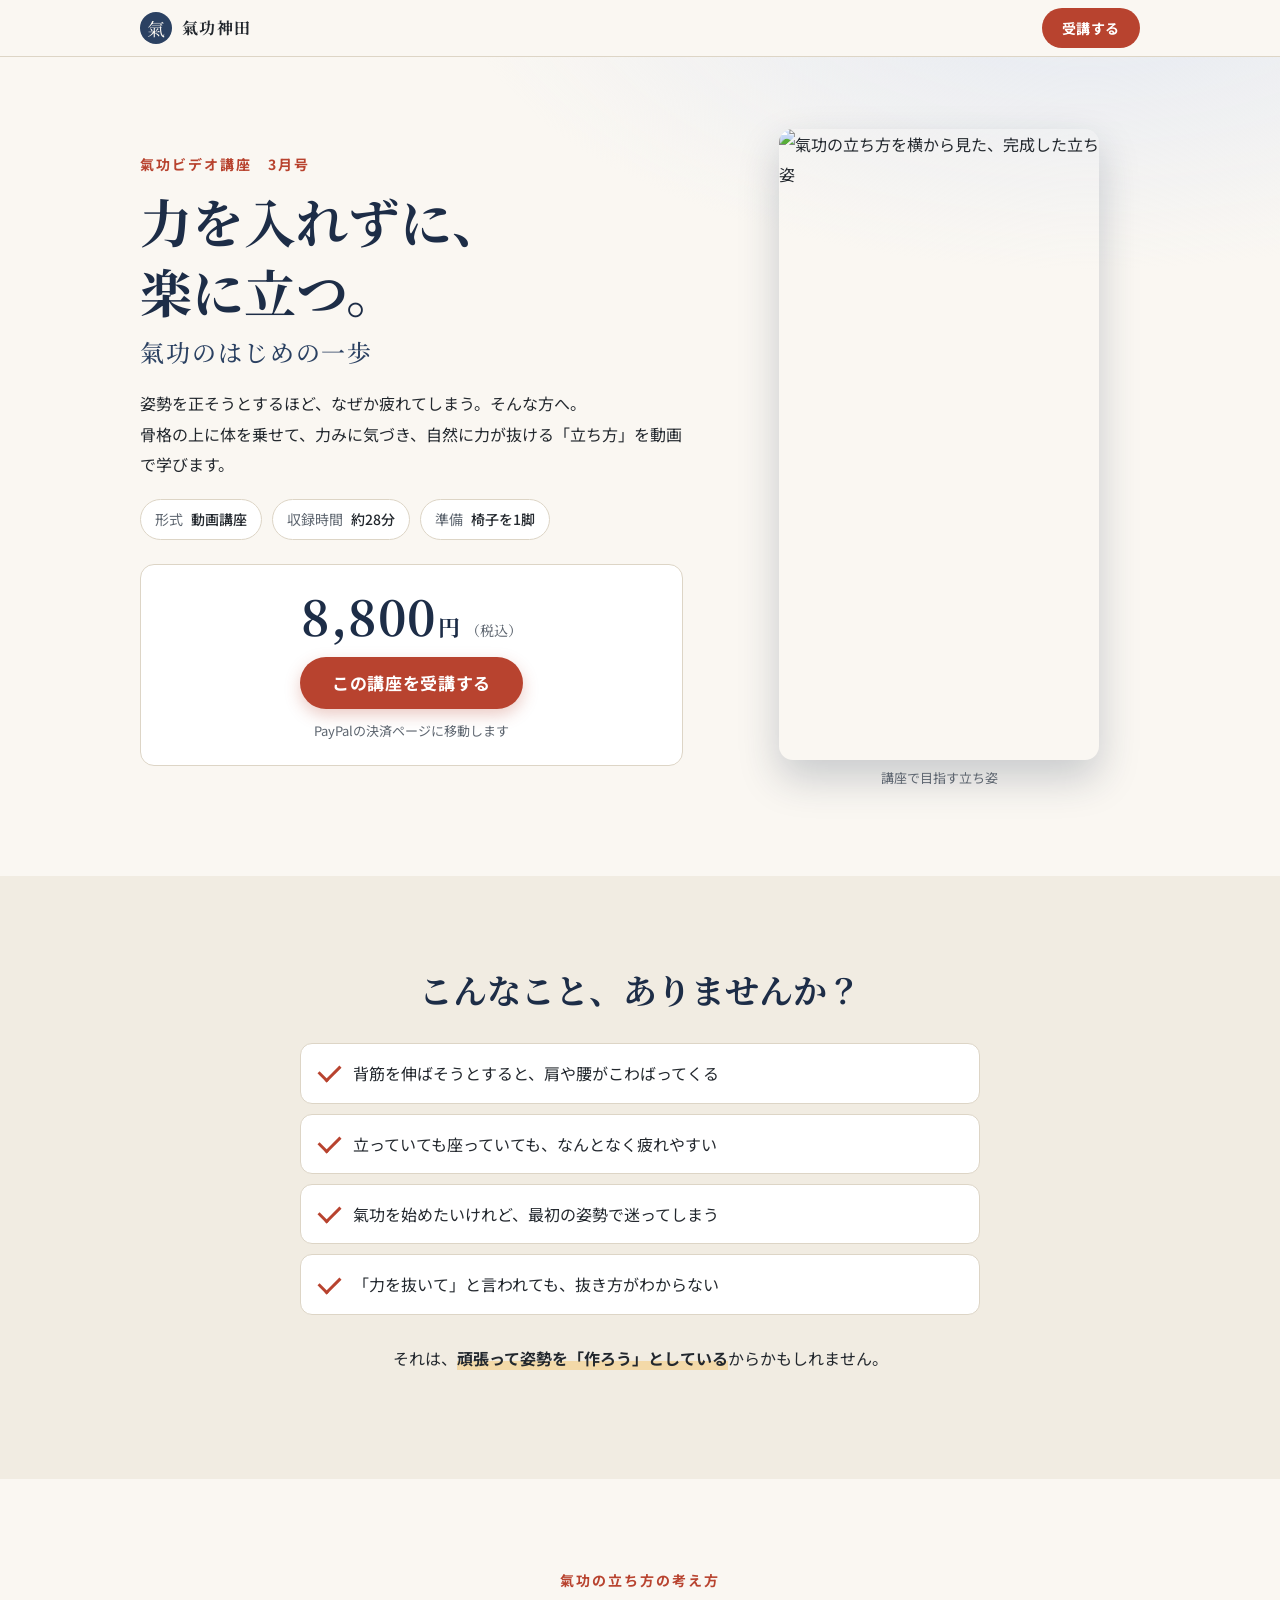
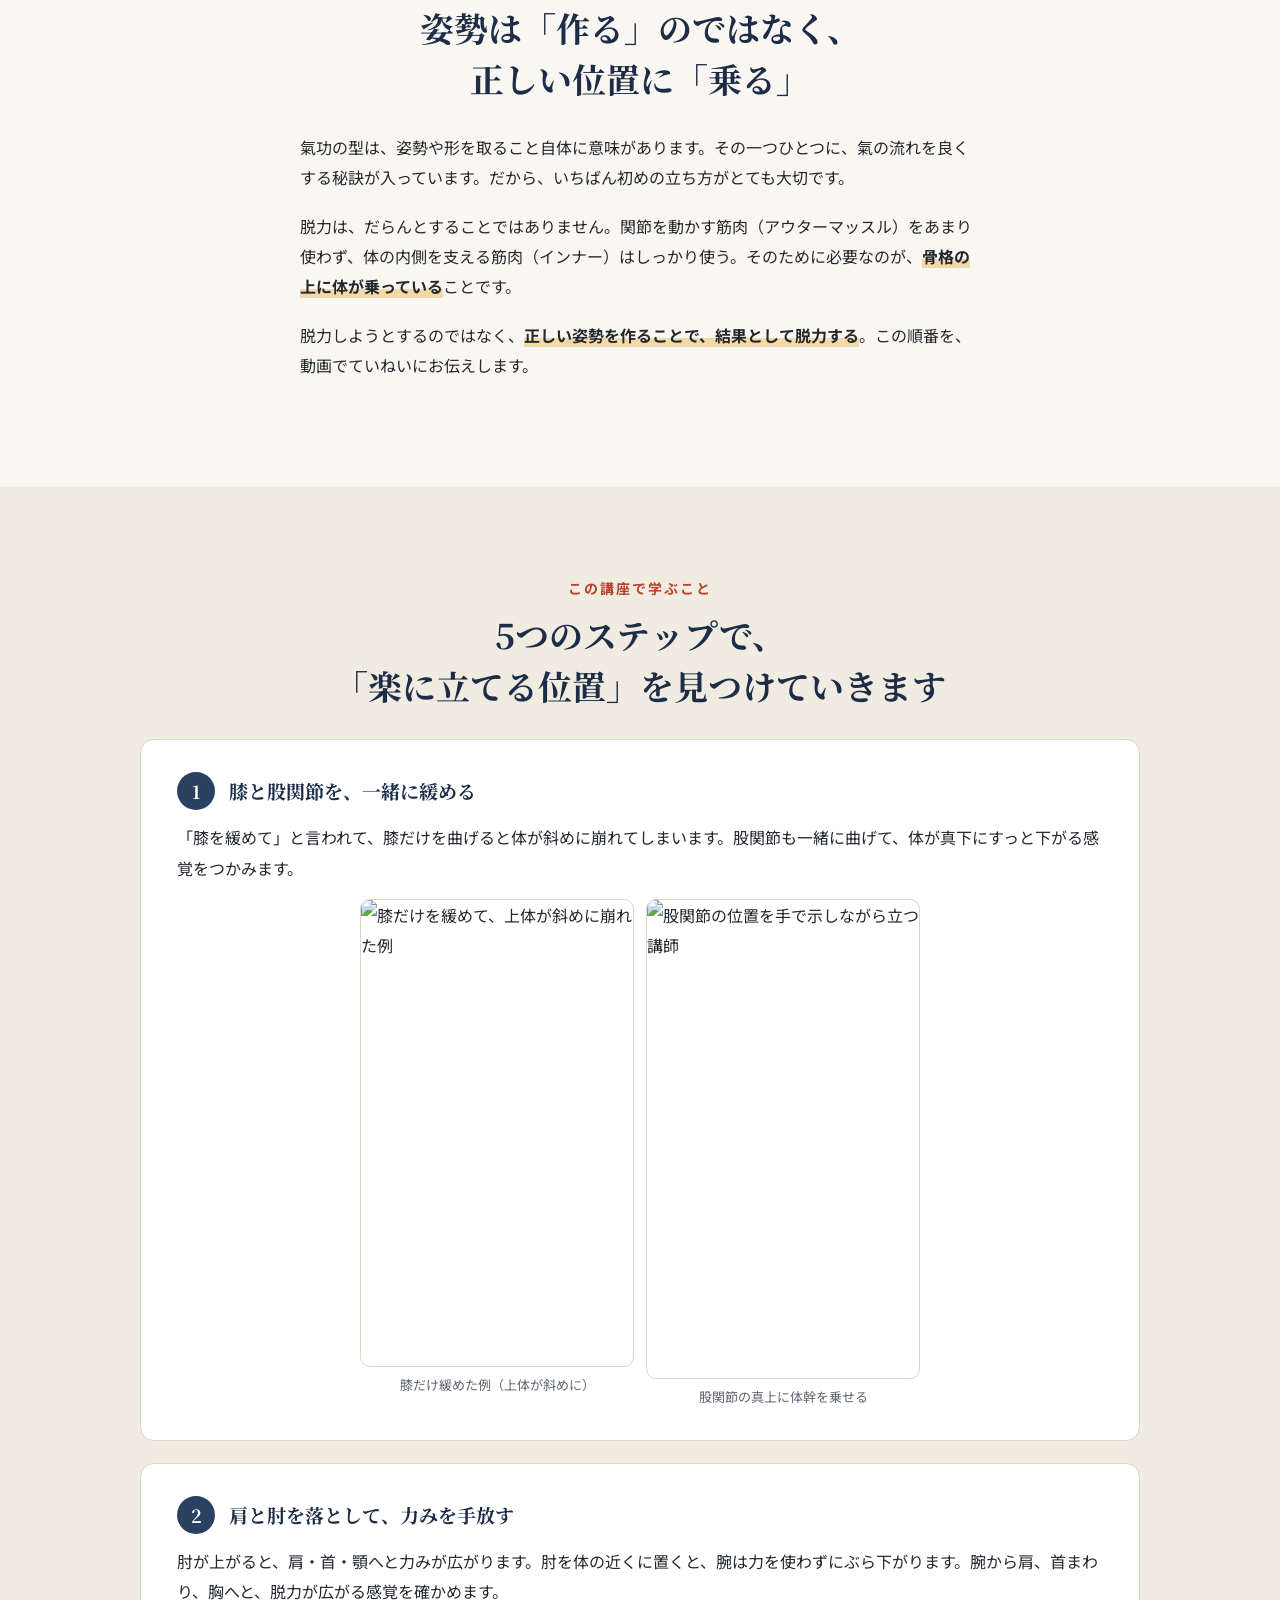
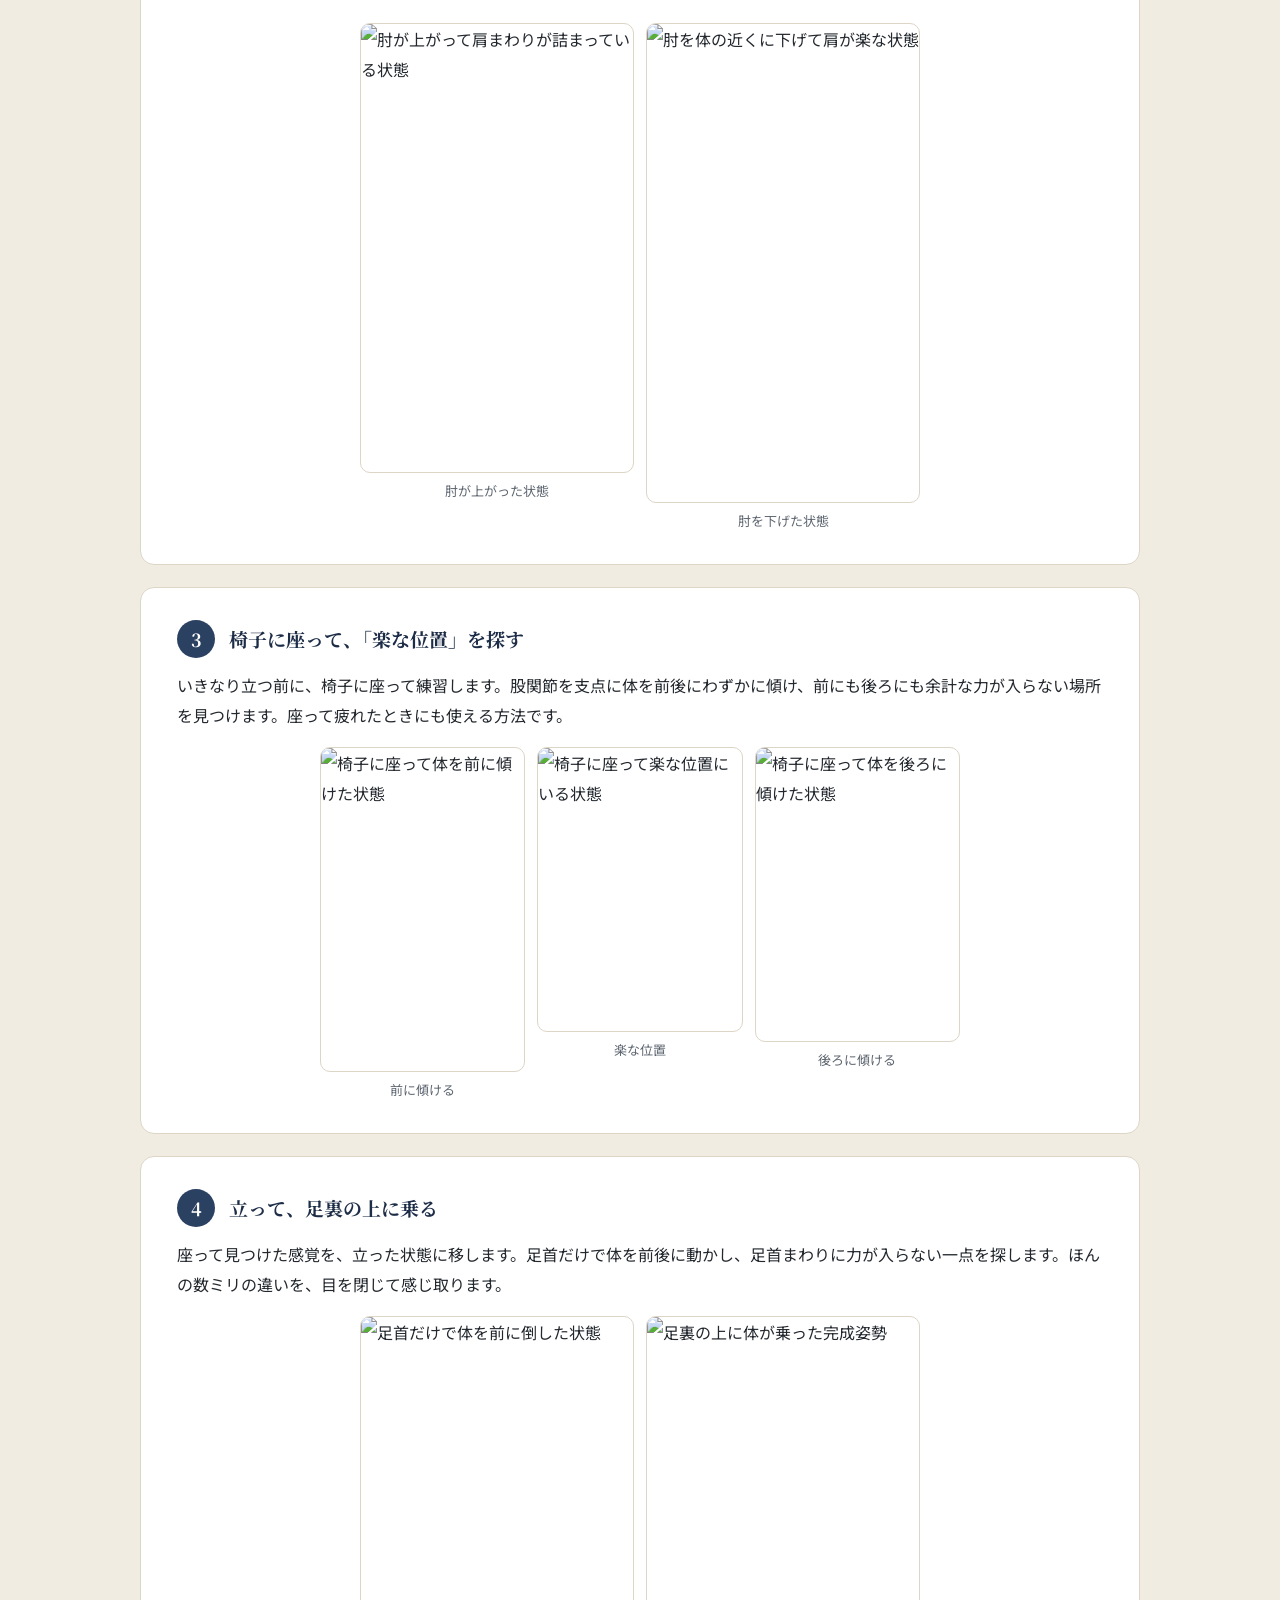
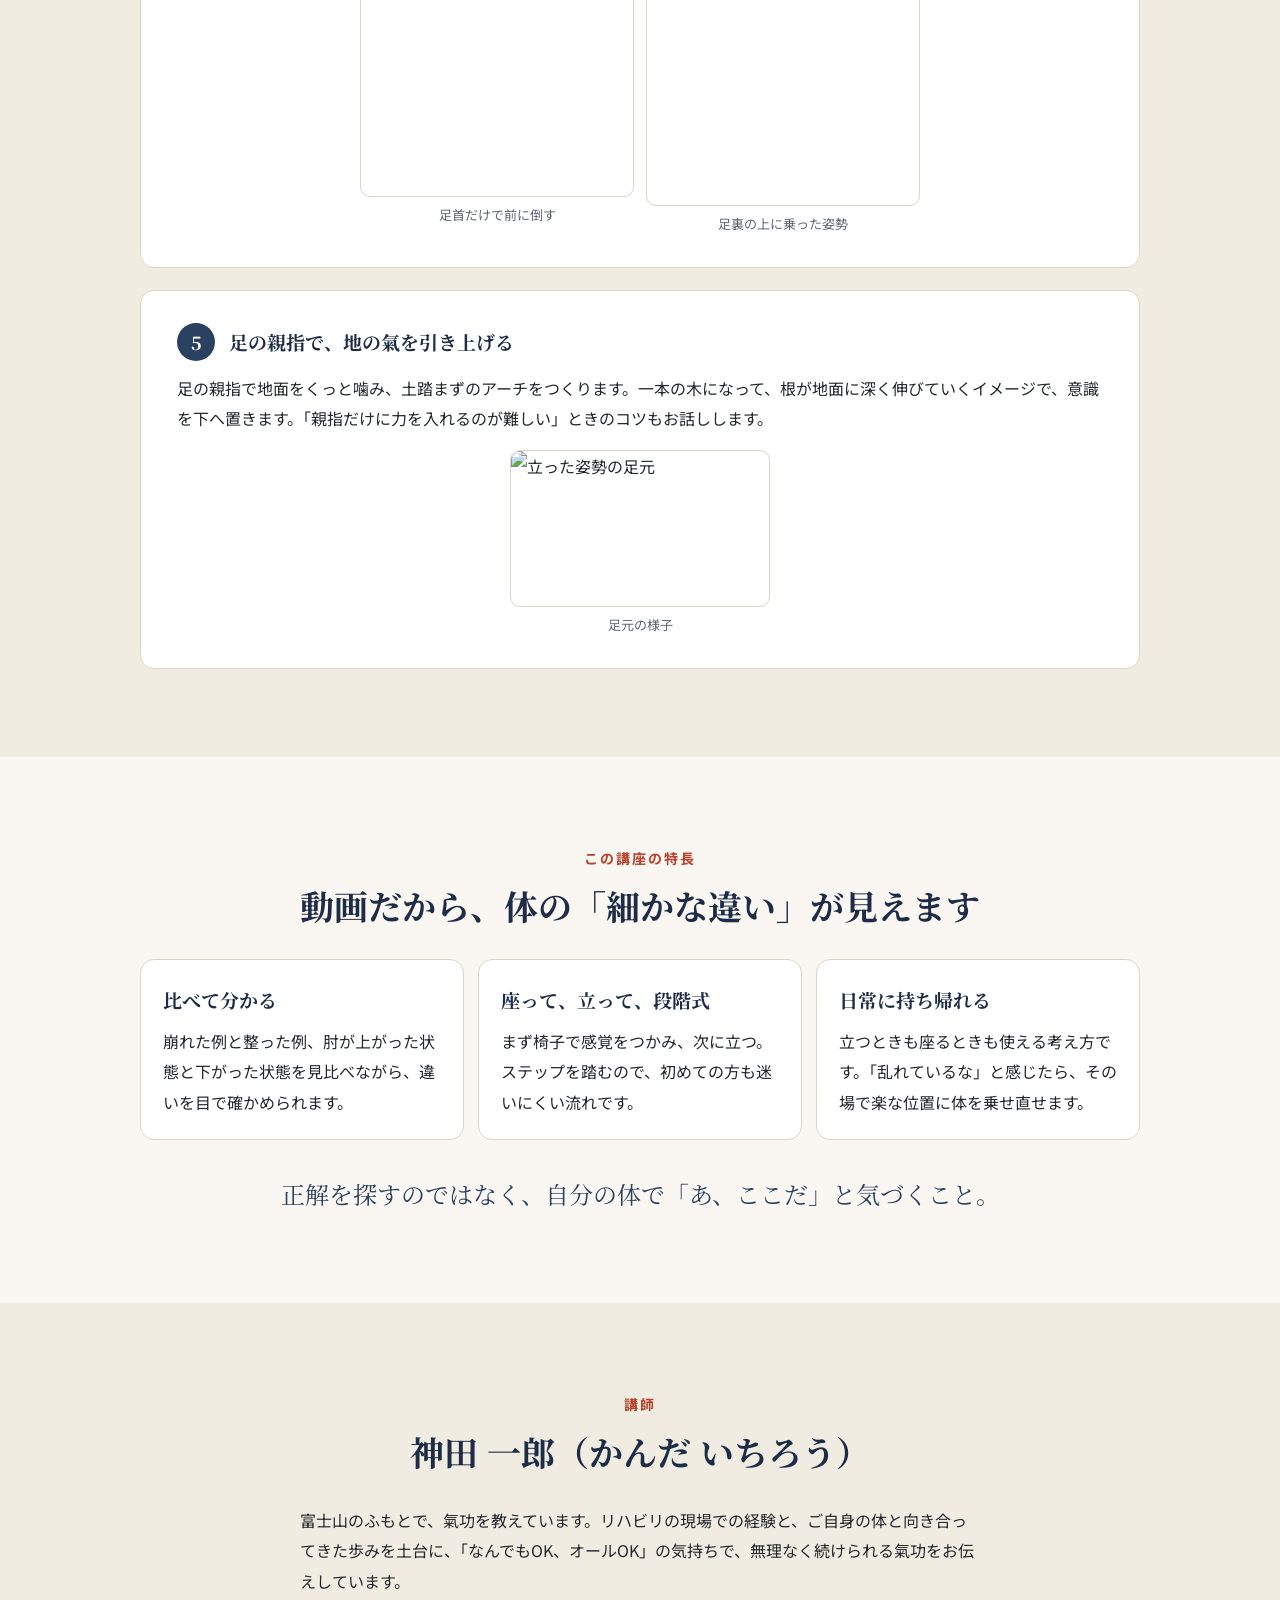
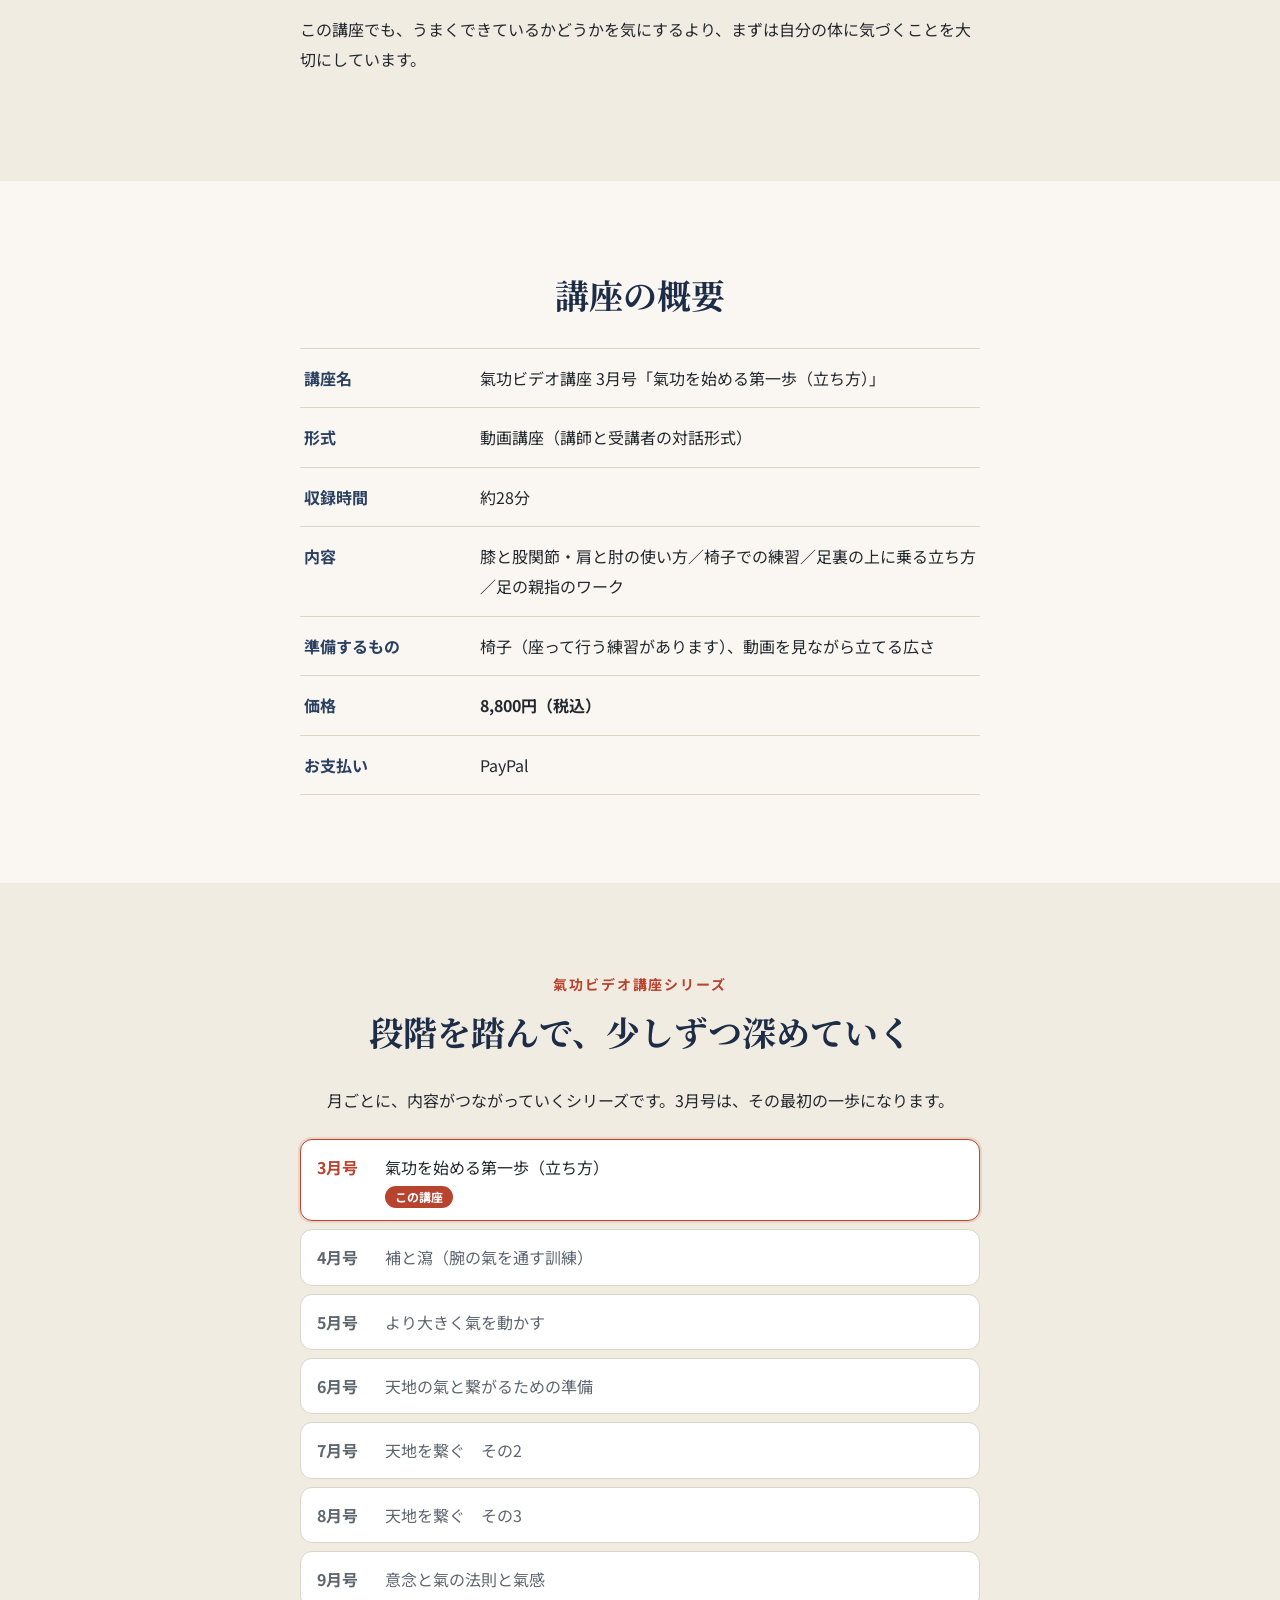
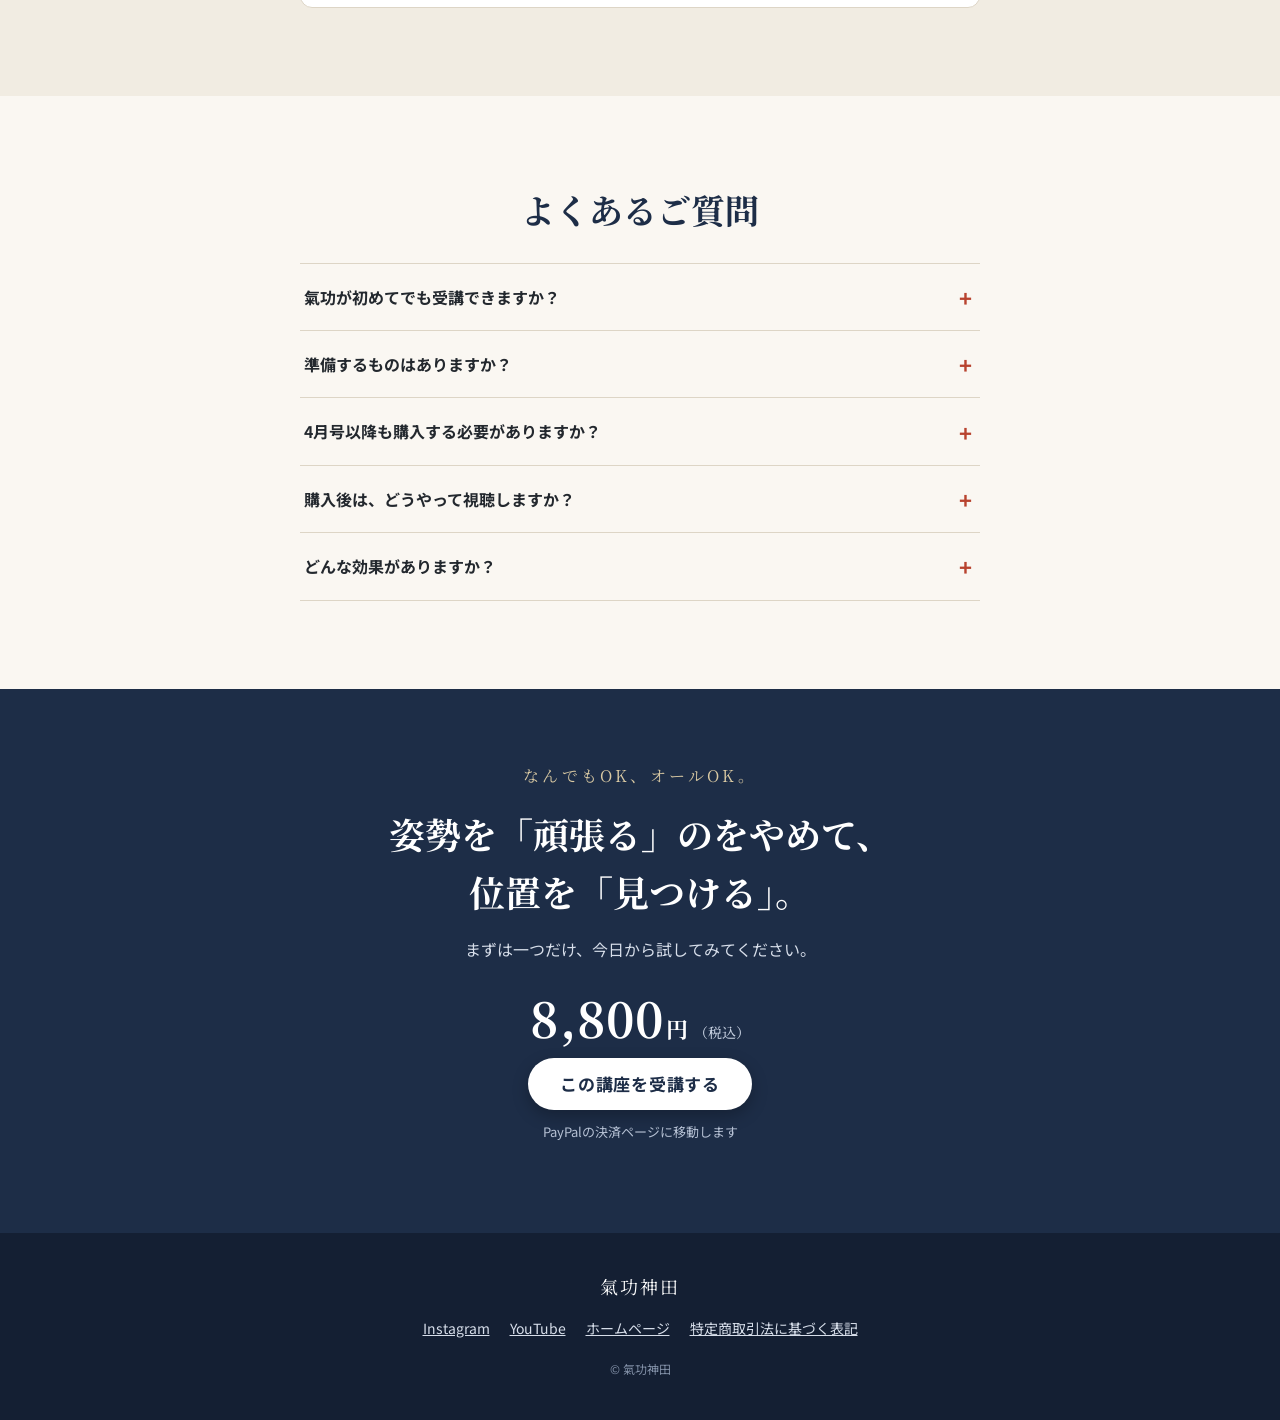
==== index.html @ f4d19389 "Add files via upload" ====
<!doctype html>
<html lang="ja">
<head>
<meta charset="utf-8">
<meta name="viewport" content="width=device-width, initial-scale=1">
<meta name="robots" content="noindex"><!-- テスト公開用。本公開するときはこの行を削除 -->
<title>氣功ビデオ講座 3月号「立ち方」｜氣功神田</title>
<meta name="description" content="姿勢を正そうとするほど疲れてしまう方へ。力を入れずに楽に立つ、氣功のはじめの一歩を動画で学ぶ講座です。約28分・8,800円（税込）。">
<meta property="og:type" content="website">
<meta property="og:title" content="氣功ビデオ講座 3月号「立ち方」｜氣功神田">
<meta property="og:description" content="力を入れずに、楽に立つ。氣功のはじめの一歩を動画で学ぶ講座。8,800円（税込）。">
<link rel="icon" href="data:image/svg+xml,%3Csvg xmlns='http://www.w3.org/2000/svg' viewBox='0 0 100 100'%3E%3Ccircle cx='50' cy='50' r='46' fill='%232b4162'/%3E%3Ctext x='50' y='66' font-size='52' text-anchor='middle' fill='%23faf7f2' font-family='serif'%3E氣%3C/text%3E%3C/svg%3E">
<link rel="preconnect" href="https://fonts.googleapis.com">
<link rel="preconnect" href="https://fonts.gstatic.com" crossorigin>
<link href="https://fonts.googleapis.com/css2?family=Noto+Sans+JP:wght@400;500;700&family=Noto+Serif+JP:wght@500;700&display=swap" rel="stylesheet">
<link rel="stylesheet" href="style.css">
</head>
<body>

<!--
  【差し替え箇所】
  ・購入リンク（PayPal）: https://www.paypal.com/ncp/payment/3G4N5GA3SAFKY （ページ内4か所。変更する場合は検索して置換）
  ・フッターの Instagram / YouTube / ホームページのリンク（href="#" の3か所）
  ・tokushoho.html（特定商取引法に基づく表記）の【要入力】欄
-->

<header class="site-header">
  <div class="wrap header-inner">
    <a class="brand" href="#top" aria-label="氣功神田 トップへ">
      <span class="brand-mark" aria-hidden="true">氣</span>
      <span class="brand-name">氣功神田</span>
    </a>
    <a class="btn btn-small" href="https://www.paypal.com/ncp/payment/3G4N5GA3SAFKY" target="_blank" rel="noopener">受講する</a>
  </div>
</header>

<main id="top">

  <!-- HERO -->
  <section class="hero">
    <div class="wrap hero-inner">
      <div class="hero-copy">
        <p class="eyebrow">氣功ビデオ講座　3月号</p>
        <h1>力を入れずに、<br>楽に立つ。<span class="h1-sub">氣功のはじめの一歩</span></h1>
        <p class="lead">姿勢を正そうとするほど、なぜか疲れてしまう。そんな方へ。<br>骨格の上に体を乗せて、力みに気づき、自然に力が抜ける「立ち方」を動画で学びます。</p>
        <ul class="hero-facts" aria-label="講座の概要">
          <li><span>形式</span>動画講座</li>
          <li><span>収録時間</span>約28分</li>
          <li><span>準備</span>椅子を1脚</li>
        </ul>
        <div class="price-box">
          <p class="price"><span class="price-num">8,800</span><span class="price-unit">円</span><span class="price-tax">（税込）</span></p>
          <a class="btn" href="https://www.paypal.com/ncp/payment/3G4N5GA3SAFKY" target="_blank" rel="noopener">この講座を受講する</a>
          <p class="note-small">PayPalの決済ページに移動します</p>
        </div>
      </div>
      <figure class="hero-fig">
        <img src="assets/shot_1.jpg" width="337" height="664" alt="氣功の立ち方を横から見た、完成した立ち姿">
        <figcaption>講座で目指す立ち姿</figcaption>
      </figure>
    </div>
  </section>

  <!-- 共感 -->
  <section class="section section-tint">
    <div class="wrap narrow">
      <h2 class="h2">こんなこと、ありませんか？</h2>
      <ul class="check-list">
        <li>背筋を伸ばそうとすると、肩や腰がこわばってくる</li>
        <li>立っていても座っていても、なんとなく疲れやすい</li>
        <li>氣功を始めたいけれど、最初の姿勢で迷ってしまう</li>
        <li>「力を抜いて」と言われても、抜き方がわからない</li>
      </ul>
      <p class="body center">それは、<strong>頑張って姿勢を「作ろう」としている</strong>からかもしれません。</p>
    </div>
  </section>

  <!-- 考え方 -->
  <section class="section">
    <div class="wrap narrow">
      <p class="eyebrow center">氣功の立ち方の考え方</p>
      <h2 class="h2">姿勢は「作る」のではなく、<br>正しい位置に「乗る」</h2>
      <p class="body">氣功の型は、姿勢や形を取ること自体に意味があります。その一つひとつに、氣の流れを良くする秘訣が入っています。だから、いちばん初めの立ち方がとても大切です。</p>
      <p class="body">脱力は、だらんとすることではありません。関節を動かす筋肉（アウターマッスル）をあまり使わず、体の内側を支える筋肉（インナー）はしっかり使う。そのために必要なのが、<strong>骨格の上に体が乗っている</strong>ことです。</p>
      <p class="body">脱力しようとするのではなく、<strong>正しい姿勢を作ることで、結果として脱力する</strong>。この順番を、動画でていねいにお伝えします。</p>
    </div>
  </section>

  <!-- 学ぶこと -->
  <section class="section section-tint" id="learn">
    <div class="wrap">
      <p class="eyebrow center">この講座で学ぶこと</p>
      <h2 class="h2">5つのステップで、<br>「楽に立てる位置」を見つけていきます</h2>

      <ol class="steps">

        <li class="step">
          <div class="step-head"><span class="step-no">1</span><h3>膝と股関節を、一緒に緩める</h3></div>
          <p>「膝を緩めて」と言われて、膝だけを曲げると体が斜めに崩れてしまいます。股関節も一緒に曲げて、体が真下にすっと下がる感覚をつかみます。</p>
          <div class="pair">
            <figure><img src="assets/shot_2.jpg" width="392" height="671" alt="膝だけを緩めて、上体が斜めに崩れた例" loading="lazy"><figcaption>膝だけ緩めた例（上体が斜めに）</figcaption></figure>
            <figure><img src="assets/shot_3.jpg" width="368" height="647" alt="股関節の位置を手で示しながら立つ講師" loading="lazy"><figcaption>股関節の真上に体幹を乗せる</figcaption></figure>
          </div>
        </li>

        <li class="step">
          <div class="step-head"><span class="step-no">2</span><h3>肩と肘を落として、力みを手放す</h3></div>
          <p>肘が上がると、肩・首・顎へと力みが広がります。肘を体の近くに置くと、腕は力を使わずにぶら下がります。腕から肩、首まわり、胸へと、脱力が広がる感覚を確かめます。</p>
          <div class="pair">
            <figure><img src="assets/shot_4_1.jpg" width="393" height="647" alt="肘が上がって肩まわりが詰まっている状態" loading="lazy"><figcaption>肘が上がった状態</figcaption></figure>
            <figure><img src="assets/shot_4_2.jpg" width="370" height="651" alt="肘を体の近くに下げて肩が楽な状態" loading="lazy"><figcaption>肘を下げた状態</figcaption></figure>
          </div>
        </li>

        <li class="step">
          <div class="step-head"><span class="step-no">3</span><h3>椅子に座って、「楽な位置」を探す</h3></div>
          <p>いきなり立つ前に、椅子に座って練習します。股関節を支点に体を前後にわずかに傾け、前にも後ろにも余計な力が入らない場所を見つけます。座って疲れたときにも使える方法です。</p>
          <div class="trio">
            <figure><img src="assets/shot_5_1.jpg" width="349" height="555" alt="椅子に座って体を前に傾けた状態" loading="lazy"><figcaption>前に傾ける</figcaption></figure>
            <figure><img src="assets/shot_5_2.jpg" width="400" height="556" alt="椅子に座って楽な位置にいる状態" loading="lazy"><figcaption>楽な位置</figcaption></figure>
            <figure><img src="assets/shot_5_3.jpg" width="382" height="550" alt="椅子に座って体を後ろに傾けた状態" loading="lazy"><figcaption>後ろに傾ける</figcaption></figure>
          </div>
        </li>

        <li class="step">
          <div class="step-head"><span class="step-no">4</span><h3>立って、足裏の上に乗る</h3></div>
          <p>座って見つけた感覚を、立った状態に移します。足首だけで体を前後に動かし、足首まわりに力が入らない一点を探します。ほんの数ミリの違いを、目を閉じて感じ取ります。</p>
          <div class="pair">
            <figure><img src="assets/shot_7.jpg" width="368" height="649" alt="足首だけで体を前に倒した状態" loading="lazy"><figcaption>足首だけで前に倒す</figcaption></figure>
            <figure><img src="assets/shot_8.jpg" width="366" height="657" alt="足裏の上に体が乗った完成姿勢" loading="lazy"><figcaption>足裏の上に乗った姿勢</figcaption></figure>
          </div>
        </li>

        <li class="step">
          <div class="step-head"><span class="step-no">5</span><h3>足の親指で、地の氣を引き上げる</h3></div>
          <p>足の親指で地面をくっと噛み、土踏まずのアーチをつくります。一本の木になって、根が地面に深く伸びていくイメージで、意識を下へ置きます。「親指だけに力を入れるのが難しい」ときのコツもお話しします。</p>
          <div class="single">
            <figure><img src="assets/shot_9.jpg" width="318" height="192" alt="立った姿勢の足元" loading="lazy"><figcaption>足元の様子</figcaption></figure>
          </div>
        </li>

      </ol>
    </div>
  </section>

  <!-- 特徴 -->
  <section class="section">
    <div class="wrap">
      <p class="eyebrow center">この講座の特長</p>
      <h2 class="h2">動画だから、体の「細かな違い」が見えます</h2>
      <div class="cards">
        <div class="card">
          <h3>比べて分かる</h3>
          <p>崩れた例と整った例、肘が上がった状態と下がった状態を見比べながら、違いを目で確かめられます。</p>
        </div>
        <div class="card">
          <h3>座って、立って、段階式</h3>
          <p>まず椅子で感覚をつかみ、次に立つ。ステップを踏むので、初めての方も迷いにくい流れです。</p>
        </div>
        <div class="card">
          <h3>日常に持ち帰れる</h3>
          <p>立つときも座るときも使える考え方です。「乱れているな」と感じたら、その場で楽な位置に体を乗せ直せます。</p>
        </div>
      </div>
      <p class="pull">正解を探すのではなく、<br class="sp-only">自分の体で「あ、ここだ」と気づくこと。</p>
    </div>
  </section>

  <!-- 講師 -->
  <section class="section section-tint">
    <div class="wrap narrow">
      <p class="eyebrow center">講師</p>
      <h2 class="h2">神田 一郎（かんだ いちろう）</h2>
      <p class="body">富士山のふもとで、氣功を教えています。リハビリの現場での経験と、ご自身の体と向き合ってきた歩みを土台に、「なんでもOK、オールOK」の気持ちで、無理なく続けられる氣功をお伝えしています。</p>
      <p class="body">この講座でも、うまくできているかどうかを気にするより、まずは自分の体に気づくことを大切にしています。</p>
    </div>
  </section>

  <!-- 概要 -->
  <section class="section" id="overview">
    <div class="wrap narrow">
      <h2 class="h2">講座の概要</h2>
      <dl class="spec">
        <div><dt>講座名</dt><dd>氣功ビデオ講座 3月号「氣功を始める第一歩（立ち方）」</dd></div>
        <div><dt>形式</dt><dd>動画講座（講師と受講者の対話形式）</dd></div>
        <div><dt>収録時間</dt><dd>約28分</dd></div>
        <div><dt>内容</dt><dd>膝と股関節・肩と肘の使い方／椅子での練習／足裏の上に乗る立ち方／足の親指のワーク</dd></div>
        <div><dt>準備するもの</dt><dd>椅子（座って行う練習があります）、動画を見ながら立てる広さ</dd></div>
        <div><dt>価格</dt><dd><strong>8,800円（税込）</strong></dd></div>
        <div><dt>お支払い</dt><dd>PayPal</dd></div>
      </dl>
    </div>
  </section>

  <!-- シリーズ -->
  <section class="section section-tint">
    <div class="wrap narrow">
      <p class="eyebrow center">氣功ビデオ講座シリーズ</p>
      <h2 class="h2">段階を踏んで、少しずつ深めていく</h2>
      <p class="body center">月ごとに、内容がつながっていくシリーズです。3月号は、その最初の一歩になります。</p>
      <ul class="series">
        <li class="is-current"><span class="s-m">3月号</span><span class="s-t">氣功を始める第一歩（立ち方）</span><span class="s-tag">この講座</span></li>
        <li><span class="s-m">4月号</span><span class="s-t">補と瀉（腕の氣を通す訓練）</span></li>
        <li><span class="s-m">5月号</span><span class="s-t">より大きく氣を動かす</span></li>
        <li><span class="s-m">6月号</span><span class="s-t">天地の氣と繋がるための準備</span></li>
        <li><span class="s-m">7月号</span><span class="s-t">天地を繋ぐ　その2</span></li>
        <li><span class="s-m">8月号</span><span class="s-t">天地を繋ぐ　その3</span></li>
        <li><span class="s-m">9月号</span><span class="s-t">意念と氣の法則と氣感</span></li>
      </ul>
    </div>
  </section>

  <!-- FAQ -->
  <section class="section" id="faq">
    <div class="wrap narrow">
      <h2 class="h2">よくあるご質問</h2>
      <details>
        <summary>氣功が初めてでも受講できますか？</summary>
        <p>はい。3月号はシリーズの最初の講座で、氣功を始める第一歩として、立ち方の基本から順に進めます。</p>
      </details>
      <details>
        <summary>準備するものはありますか？</summary>
        <p>椅子を1脚ご用意ください。座って「楽な位置」を探す練習があります。あとは、動画を見ながら立てるスペースがあれば大丈夫です。</p>
      </details>
      <details>
        <summary>4月号以降も購入する必要がありますか？</summary>
        <p>各月号は単品でご購入いただけます。内容は段階的につながっているため、初めての方は3月号からの受講がおすすめです。</p>
      </details>
      <details>
        <summary>購入後は、どうやって視聴しますか？</summary>
        <p>お支払い完了後に、視聴方法をご案内します。</p>
      </details>
      <details>
        <summary>どんな効果がありますか？</summary>
        <p>体の感じ方には個人差があります。この講座は、体の使い方を学ぶ内容であり、医療行為や、病気の診断・治療を目的としたものではありません。体調に不安がある方は、無理をせず、医師にご相談ください。</p>
      </details>
    </div>
  </section>

  <!-- 最終CTA -->
  <section class="final">
    <div class="wrap narrow center">
      <p class="final-quote">なんでもOK、オールOK。</p>
      <h2 class="final-h">姿勢を「頑張る」のをやめて、<br>位置を「見つける」。</h2>
      <p class="final-body">まずは一つだけ、今日から試してみてください。</p>
      <p class="price price-light"><span class="price-num">8,800</span><span class="price-unit">円</span><span class="price-tax">（税込）</span></p>
      <a class="btn btn-light" href="https://www.paypal.com/ncp/payment/3G4N5GA3SAFKY" target="_blank" rel="noopener">この講座を受講する</a>
      <p class="note-small">PayPalの決済ページに移動します</p>
    </div>
  </section>

</main>

<footer class="site-footer">
  <div class="wrap">
    <p class="foot-brand">氣功神田</p>
    <ul class="foot-links">
      <!-- TODO: 実際のURLに差し替えてください -->
      <li><a href="#">Instagram</a></li>
      <li><a href="#">YouTube</a></li>
      <li><a href="#">ホームページ</a></li>
      <li><a href="tokushoho.html">特定商取引法に基づく表記</a></li>
    </ul>
    <p class="copy">© 氣功神田</p>
  </div>
</footer>

<!-- スマホ用の固定ボタン -->
<div class="sticky-cta" id="stickyCta" aria-hidden="true">
  <a class="btn" href="https://www.paypal.com/ncp/payment/3G4N5GA3SAFKY" target="_blank" rel="noopener" tabindex="-1">8,800円（税込）で受講する</a>
</div>

<script src="script.js"></script>
</body>
</html>
---- style.css ----
:root{
  --bg:#faf7f2;
  --tint:#f1ece2;
  --ink:#23282e;
  --muted:#5e6670;
  --indigo:#2b4162;
  --indigo-deep:#1d2d47;
  --accent:#b8432f;
  --accent-dark:#9a3524;
  --line:#ddd5c6;
  --radius:14px;
  --serif:"Noto Serif JP","Hiragino Mincho ProN","Yu Mincho",serif;
  --sans:"Noto Sans JP","Hiragino Sans","Yu Gothic",Meiryo,sans-serif;
}
*{box-sizing:border-box}
html{scroll-behavior:smooth}
body{margin:0;background:var(--bg);color:var(--ink);font-family:var(--sans);font-size:16px;line-height:1.9;-webkit-text-size-adjust:100%}
img{max-width:100%;height:auto;display:block}
a{color:inherit}
.wrap{width:100%;max-width:1040px;margin:0 auto;padding:0 20px}
.narrow{max-width:720px}
.center{text-align:center}
.sp-only{display:inline}

/* header */
.site-header{position:sticky;top:0;z-index:20;background:rgba(250,247,242,.94);backdrop-filter:blur(6px);border-bottom:1px solid var(--line)}
.header-inner{display:flex;align-items:center;justify-content:space-between;height:56px}
.brand{display:flex;align-items:center;gap:10px;text-decoration:none}
.brand-mark{display:grid;place-items:center;width:32px;height:32px;border-radius:50%;background:var(--indigo);color:var(--bg);font-family:var(--serif);font-size:18px;line-height:1}
.brand-name{font-family:var(--serif);font-weight:700;letter-spacing:.08em}

/* buttons */
.btn{display:inline-flex;align-items:center;justify-content:center;min-height:52px;padding:0 32px;border-radius:999px;background:var(--accent);color:#fff;font-weight:700;font-size:17px;text-decoration:none;letter-spacing:.04em;box-shadow:0 6px 16px rgba(184,67,47,.28);transition:background .2s,transform .2s}
.btn:hover{background:var(--accent-dark);transform:translateY(-1px)}
.btn:focus-visible,summary:focus-visible,a:focus-visible{outline:3px solid #e6a92e;outline-offset:3px}
.btn-small{min-height:40px;padding:0 20px;font-size:14px;box-shadow:none}
.btn-light{background:#fff;color:var(--indigo-deep);box-shadow:0 6px 16px rgba(0,0,0,.25)}
.btn-light:hover{background:#f4efe6}

/* hero */
.hero{padding:40px 0 56px;background:
  radial-gradient(900px 420px at 85% -10%,#e4e9f2 0%,rgba(228,233,242,0) 70%),var(--bg)}
.hero-inner{display:grid;gap:32px}
.eyebrow{margin:0 0 8px;color:var(--accent);font-weight:700;font-size:14px;letter-spacing:.14em}
.eyebrow.center{text-align:center}
h1{margin:0 0 20px;font-family:var(--serif);font-weight:700;font-size:clamp(32px,8vw,52px);line-height:1.35;color:var(--indigo-deep)}
.h1-sub{display:block;margin-top:10px;font-size:clamp(17px,4.4vw,24px);font-weight:500;color:var(--indigo);letter-spacing:.08em}
.lead{margin:0 0 20px;font-size:16px}
.hero-facts{display:flex;flex-wrap:wrap;gap:8px 10px;margin:0 0 24px;padding:0;list-style:none}
.hero-facts li{padding:6px 14px;border:1px solid var(--line);border-radius:999px;background:#fff;font-size:14px;font-weight:500}
.hero-facts span{margin-right:8px;color:var(--muted);font-weight:400}
.price-box{padding:22px;border:1px solid var(--line);border-radius:var(--radius);background:#fff;text-align:center}
.price{margin:0 0 12px;font-family:var(--serif);color:var(--indigo-deep);line-height:1.2}
.price-num{font-size:48px;font-weight:700;letter-spacing:.02em}
.price-unit{font-size:22px;font-weight:700;margin-left:2px}
.price-tax{font-size:14px;font-weight:500;margin-left:6px;color:var(--muted)}
.note-small{margin:10px 0 0;font-size:13px;color:var(--muted)}
.hero-fig{margin:0;justify-self:center;width:min(70%,300px)}
.hero-fig img{border-radius:var(--radius);box-shadow:0 18px 40px rgba(29,45,71,.22)}
figcaption{margin-top:8px;font-size:13px;color:var(--muted);text-align:center;line-height:1.6}

/* sections */
.section{padding:64px 0}
.section-tint{background:var(--tint)}
.h2{margin:0 0 28px;font-family:var(--serif);font-weight:700;font-size:clamp(24px,6vw,34px);line-height:1.5;color:var(--indigo-deep);text-align:center}
.body{margin:0 0 18px}
.body strong,.check-list+.body strong{background:linear-gradient(transparent 62%,#f3d9a8 62%);font-weight:700}
.check-list{margin:0 0 28px;padding:0;list-style:none;display:grid;gap:10px}
.check-list li{position:relative;padding:14px 16px 14px 52px;background:#fff;border:1px solid var(--line);border-radius:12px}
.check-list li::before{content:"";position:absolute;left:18px;top:50%;width:18px;height:10px;margin-top:-9px;border-left:3px solid var(--accent);border-bottom:3px solid var(--accent);transform:rotate(-45deg)}

/* steps */
.steps{margin:0;padding:0;list-style:none;display:grid;gap:22px}
.step{padding:24px 20px;background:#fff;border:1px solid var(--line);border-radius:var(--radius)}
.step-head{display:flex;align-items:center;gap:14px;margin-bottom:10px}
.step-no{flex:none;display:grid;place-items:center;width:38px;height:38px;border-radius:50%;background:var(--indigo);color:#fff;font-family:var(--serif);font-weight:700;font-size:18px}
.step h3{margin:0;font-family:var(--serif);font-size:19px;line-height:1.5;color:var(--indigo-deep)}
.step p{margin:0 0 16px}
.pair,.trio{display:grid;gap:12px;align-items:start}
.pair{grid-template-columns:repeat(2,1fr)}
.trio{grid-template-columns:repeat(3,1fr)}
.pair figure,.trio figure,.single figure{margin:0}
.pair img,.trio img,.single img{width:100%;border-radius:10px;border:1px solid var(--line)}
.single{display:grid;place-items:center}
.single figure{width:min(60%,260px)}

/* cards */
.cards{display:grid;gap:14px;margin-bottom:32px}
.card{padding:22px;background:#fff;border:1px solid var(--line);border-radius:var(--radius)}
.card h3{margin:0 0 8px;font-family:var(--serif);font-size:19px;color:var(--indigo-deep)}
.card p{margin:0}
.pull{margin:0;text-align:center;font-family:var(--serif);font-size:clamp(18px,4.6vw,24px);line-height:1.8;color:var(--indigo)}

/* spec */
.spec{margin:0;border-top:1px solid var(--line)}
.spec div{display:grid;gap:2px;padding:14px 4px;border-bottom:1px solid var(--line)}
.spec dt{font-weight:700;color:var(--indigo)}
.spec dd{margin:0}

/* series */
.series{margin:24px 0 0;padding:0;list-style:none;display:grid;gap:8px}
.series li{display:grid;grid-template-columns:56px 1fr;gap:4px 12px;align-items:center;padding:12px 16px;background:#fff;border:1px solid var(--line);border-radius:12px;color:var(--muted)}
.series .s-m{font-weight:700}
.series .s-tag{grid-column:2;justify-self:start;padding:0 10px;border-radius:999px;background:var(--accent);color:#fff;font-size:12px;font-weight:700;line-height:22px}
.series .is-current{color:var(--ink);border-color:var(--accent);box-shadow:0 0 0 2px rgba(184,67,47,.14)}
.series .is-current .s-m{color:var(--accent)}

/* faq */
details{border-bottom:1px solid var(--line)}
details:first-of-type{border-top:1px solid var(--line)}
summary{position:relative;padding:18px 36px 18px 4px;font-weight:700;cursor:pointer;list-style:none}
summary::-webkit-details-marker{display:none}
summary::after{content:"+";position:absolute;right:8px;top:50%;transform:translateY(-50%);font-size:22px;color:var(--accent);line-height:1}
details[open] summary::after{content:"−"}
details p{margin:0 0 18px;padding:0 4px;color:#3a4149}

/* final */
.final{padding:72px 0 88px;background:var(--indigo-deep);color:#fff}
.final-quote{margin:0 0 14px;font-family:var(--serif);font-size:16px;letter-spacing:.2em;color:#d9c9a3}
.final-h{margin:0 0 14px;font-family:var(--serif);font-size:clamp(24px,6.4vw,36px);line-height:1.6}
.final-body{margin:0 0 24px;color:#d7deea}
.price-light{color:#fff}
.price-light .price-tax{color:#c5cfdf}
.final .note-small{color:#b6c1d4}

/* footer */
.site-footer{padding:36px 0 40px;background:#141f33;color:#b6c1d4;text-align:center;font-size:14px}
.foot-brand{margin:0 0 12px;font-family:var(--serif);font-size:18px;color:#fff;letter-spacing:.1em}
.foot-links{display:flex;flex-wrap:wrap;justify-content:center;gap:6px 20px;margin:0 0 16px;padding:0;list-style:none}
.foot-links a{color:#d7deea}
.copy{margin:0;font-size:12px;color:#8391a8}

/* sticky cta (mobile) */
.sticky-cta{position:fixed;left:0;right:0;bottom:0;z-index:30;padding:10px 16px calc(10px + env(safe-area-inset-bottom));background:rgba(250,247,242,.96);border-top:1px solid var(--line);transform:translateY(110%);transition:transform .25s}
.sticky-cta.show{transform:none}
.sticky-cta .btn{width:100%}
body{padding-bottom:0}

@media (min-width:760px){
  .sp-only{display:none}
  .hero{padding:72px 0 88px}
  .hero-inner{grid-template-columns:1.15fr .85fr;align-items:center;gap:56px}
  .hero-fig{width:100%;max-width:320px}
  .section{padding:88px 0}
  .step{padding:32px 36px}
  .step-head{margin-bottom:12px}
  .pair{max-width:560px;margin-left:auto;margin-right:auto}
  .trio{max-width:640px;margin-left:auto;margin-right:auto}
  .cards{grid-template-columns:repeat(3,1fr)}
  .spec div{grid-template-columns:160px 1fr;gap:16px}
  .sticky-cta{display:none}
}
@media (prefers-reduced-motion:reduce){
  html{scroll-behavior:auto}
  .btn,.sticky-cta{transition:none}
}
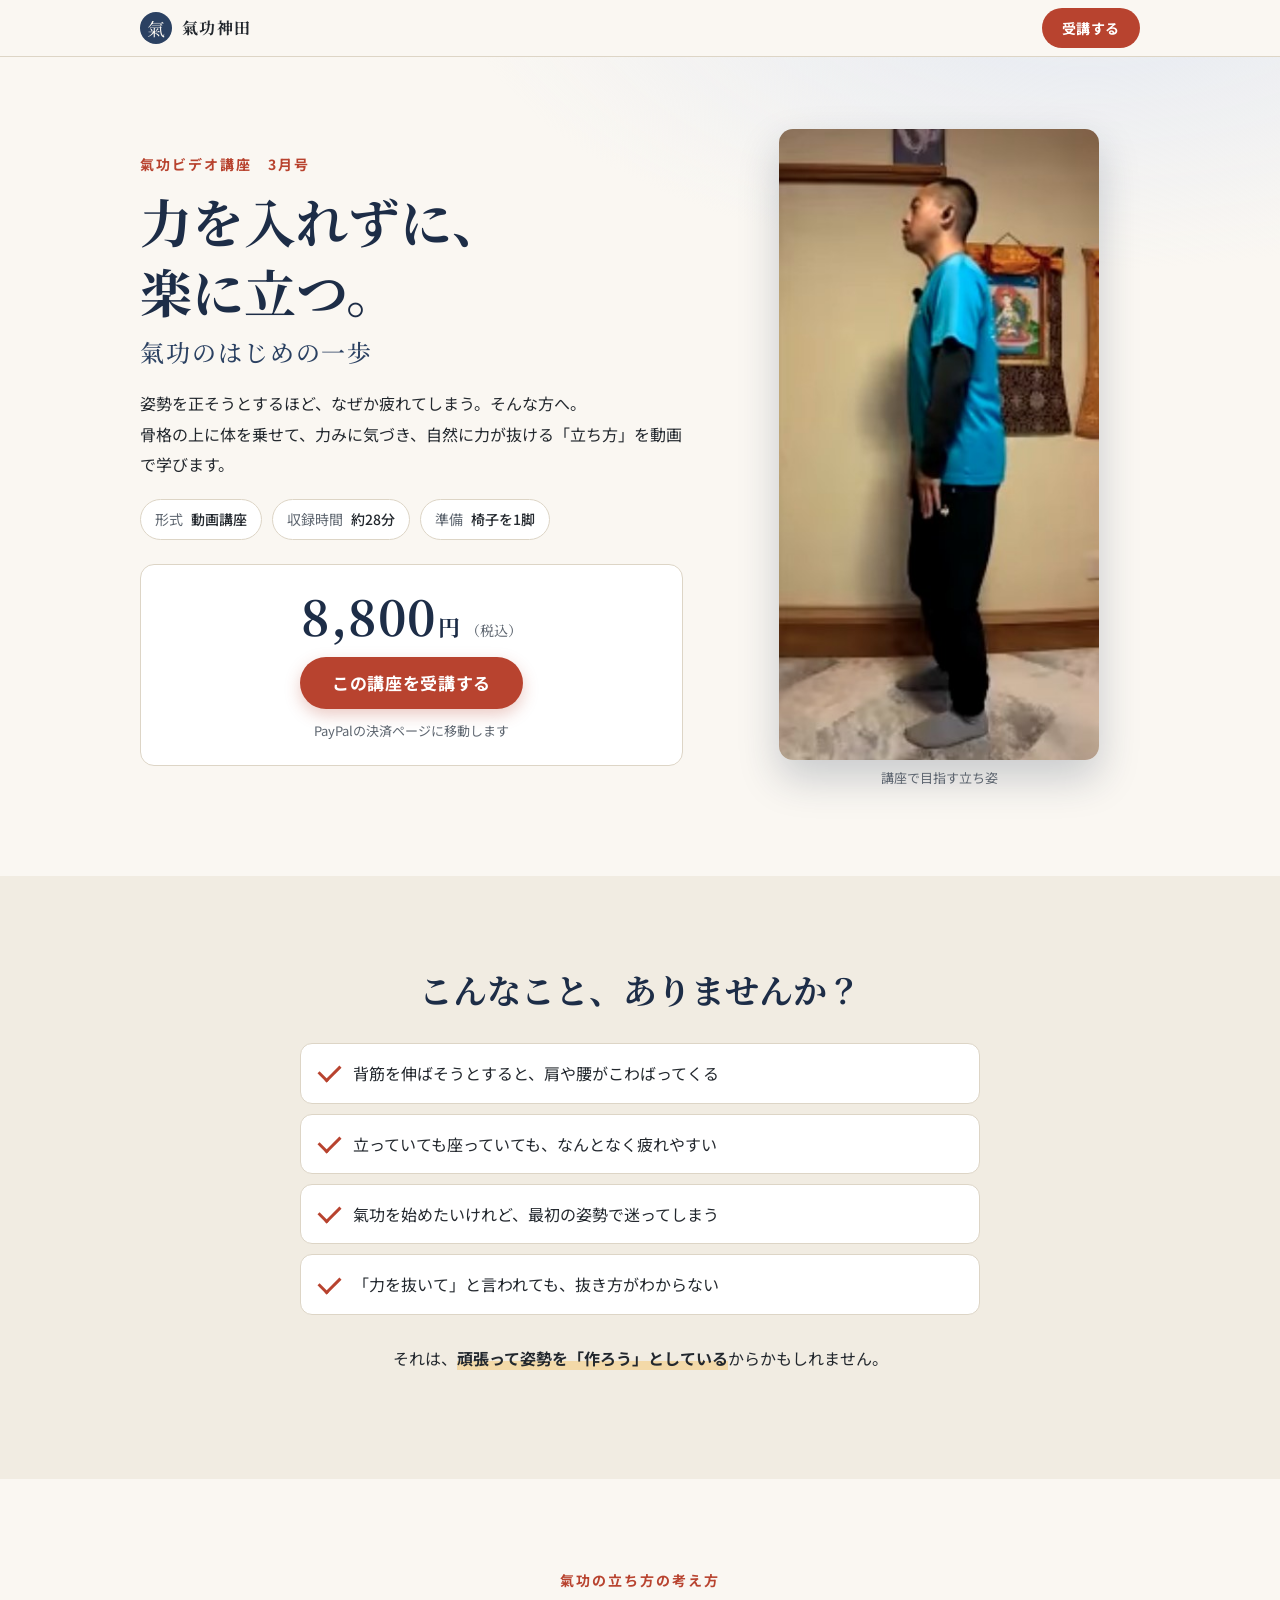
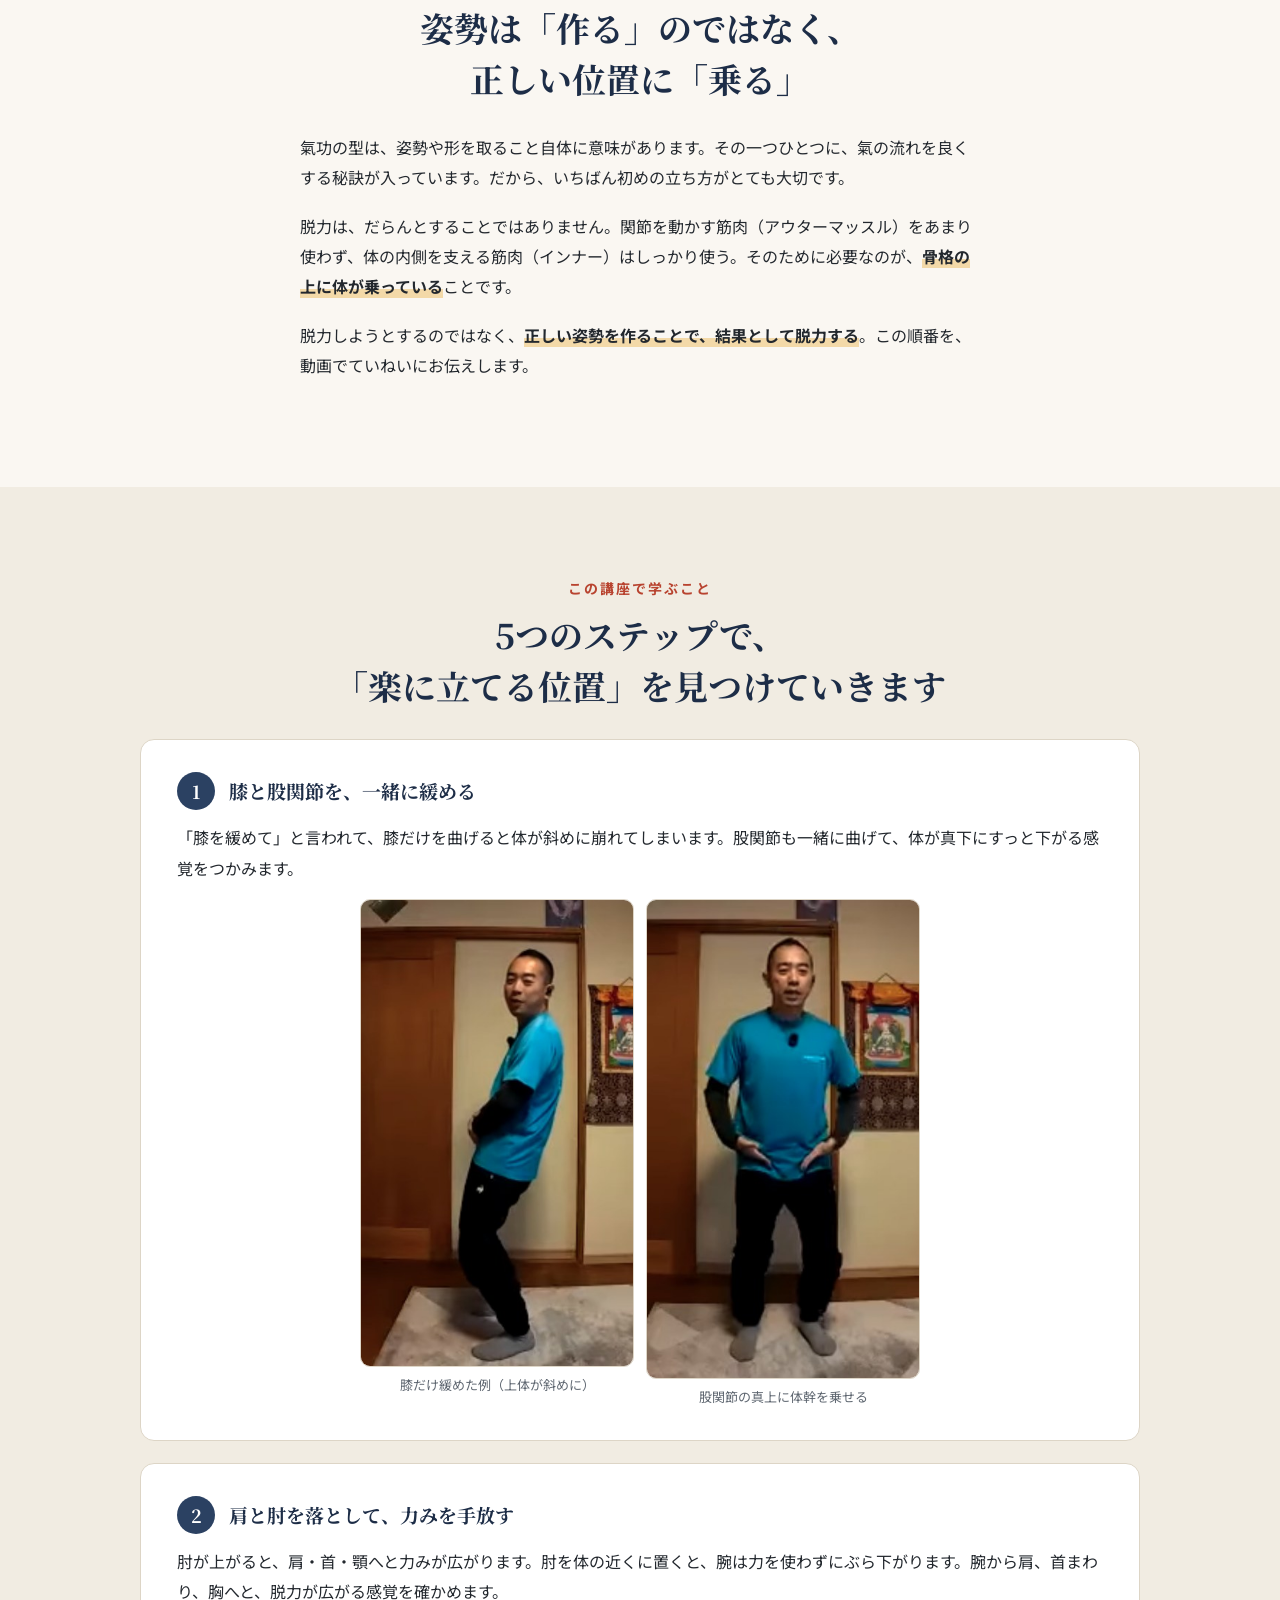
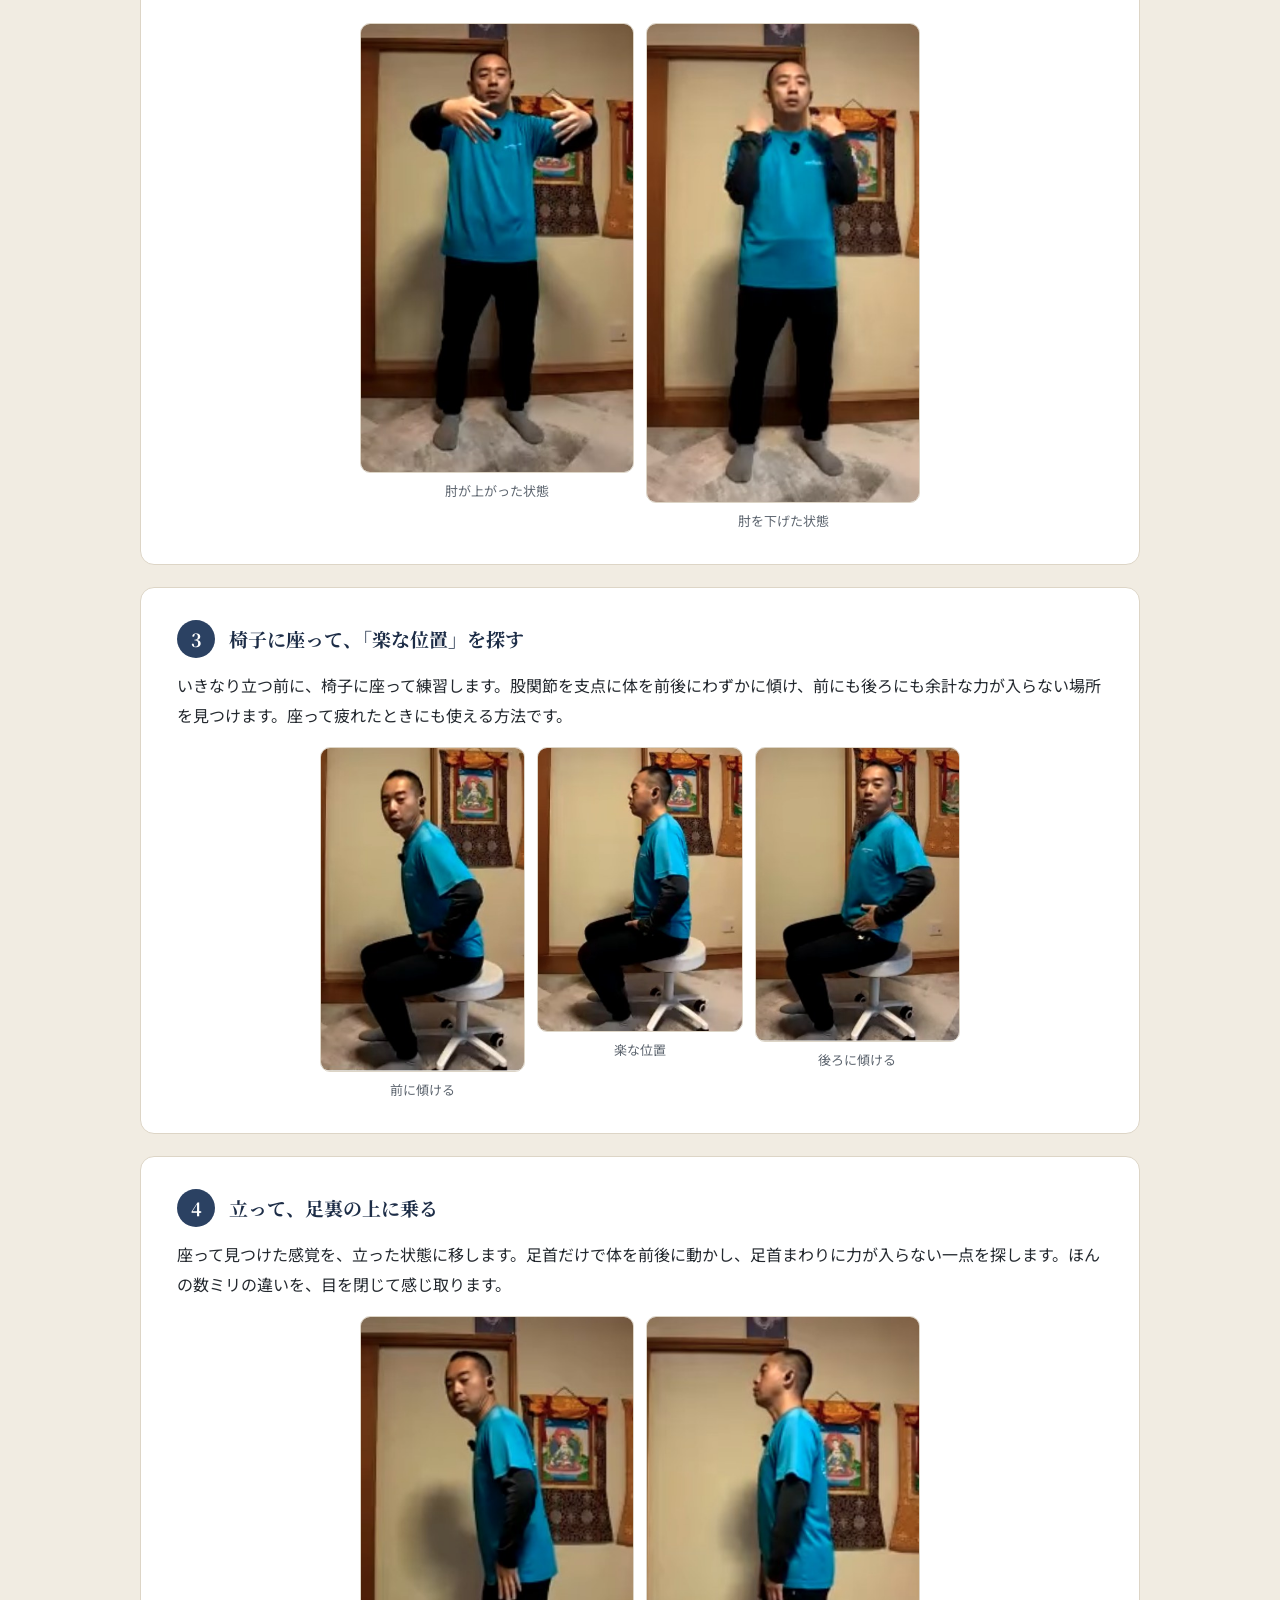
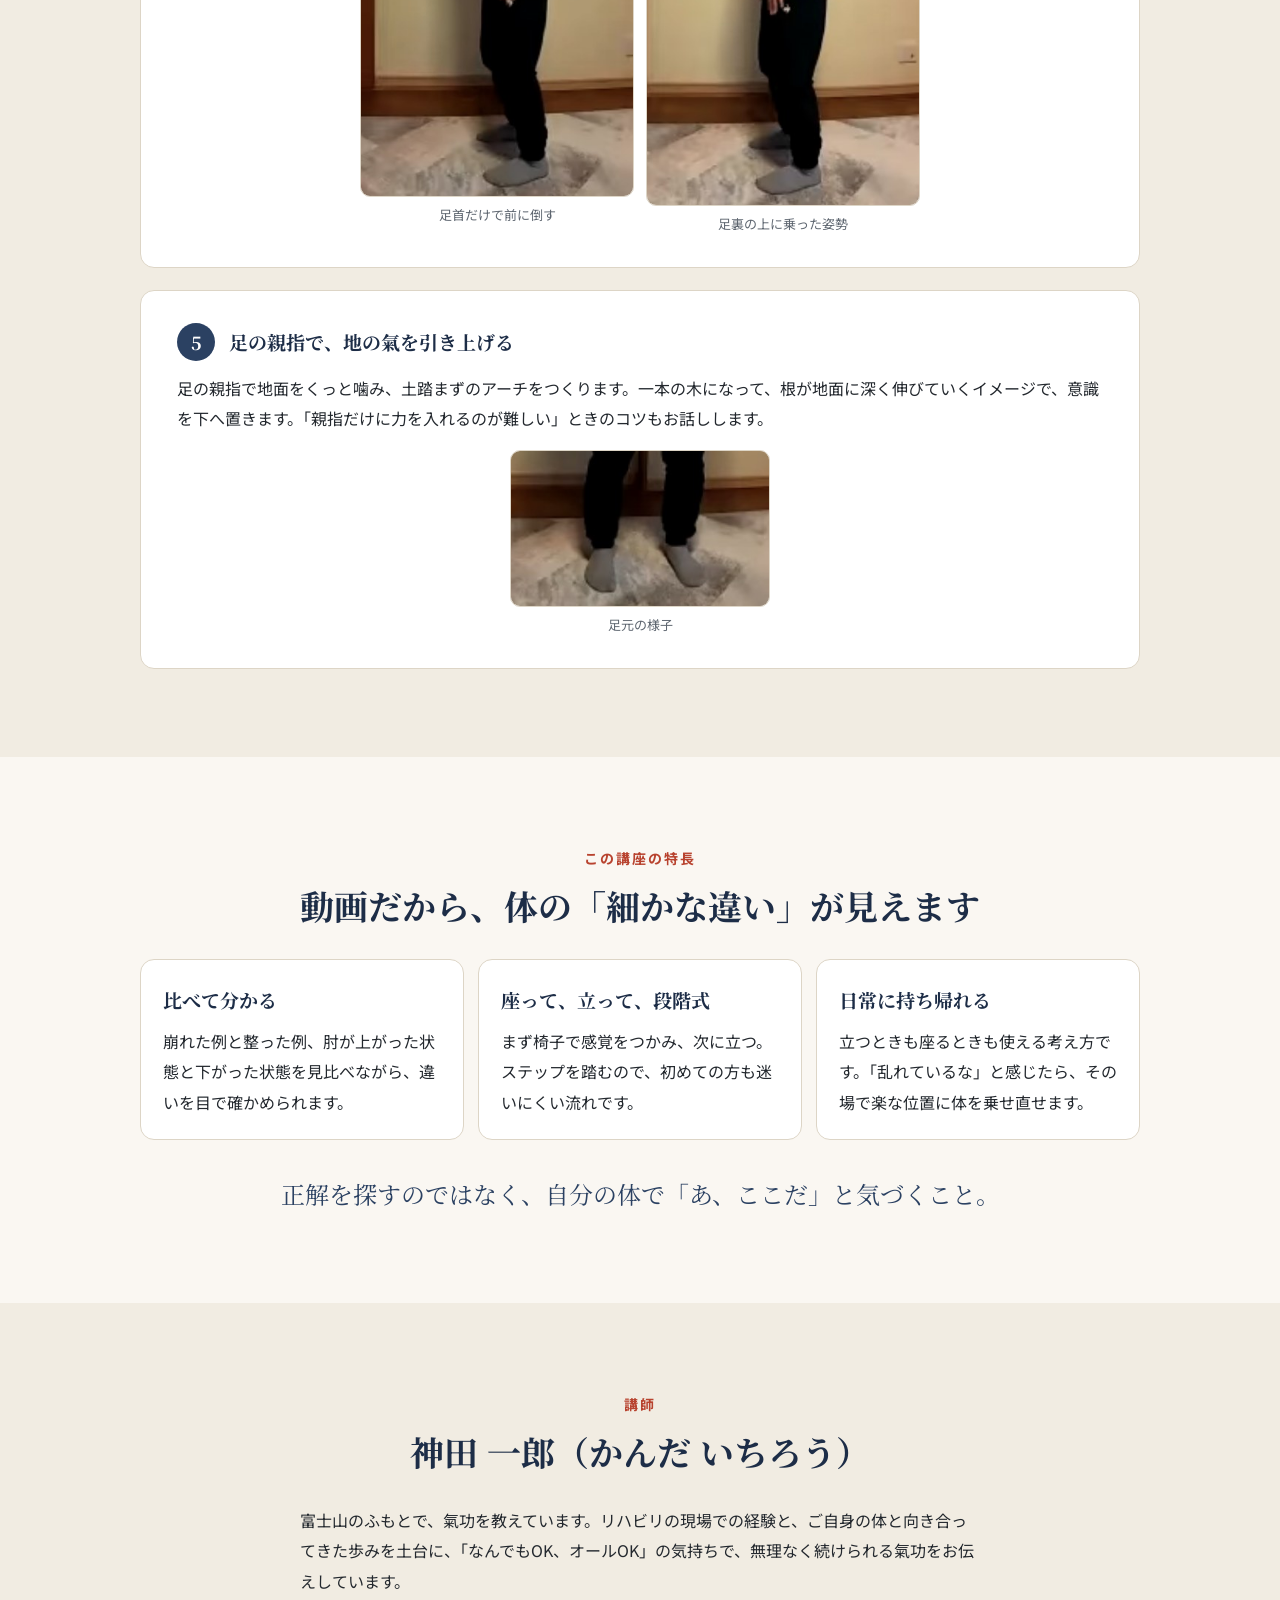
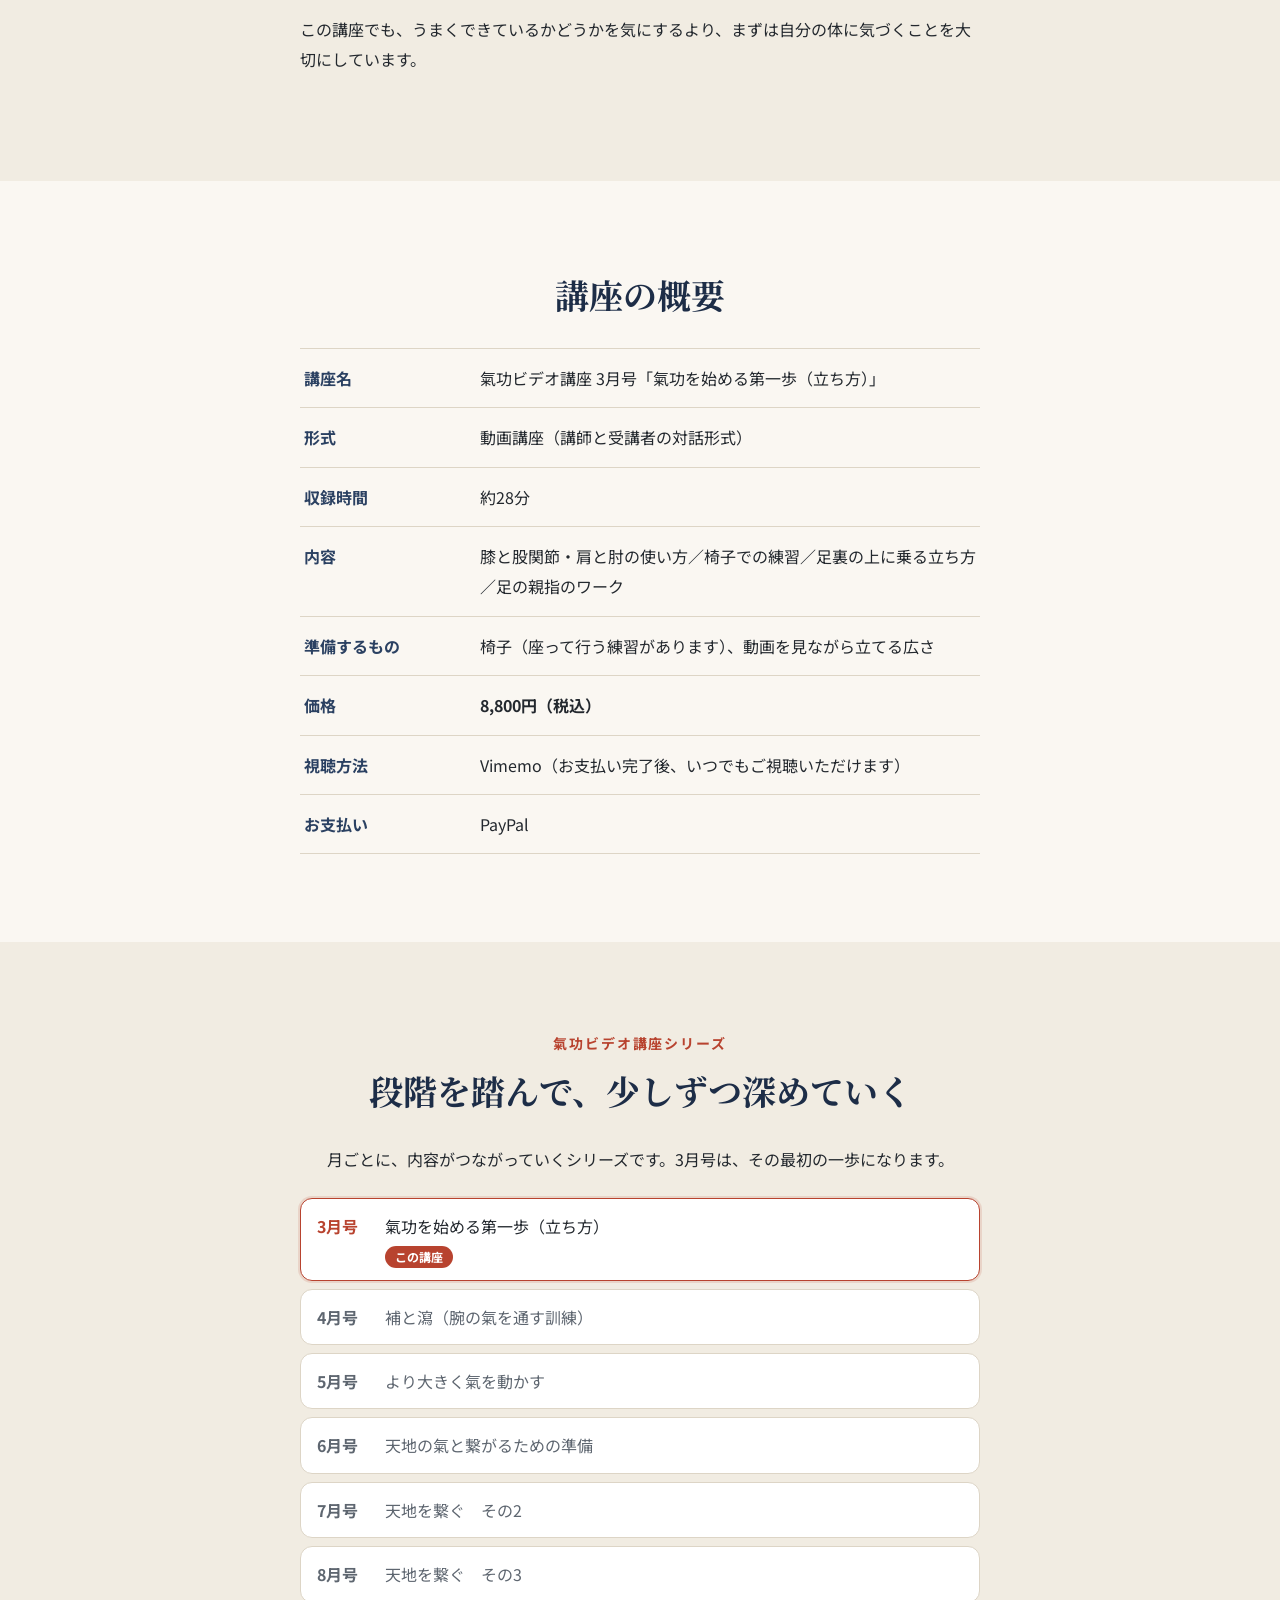
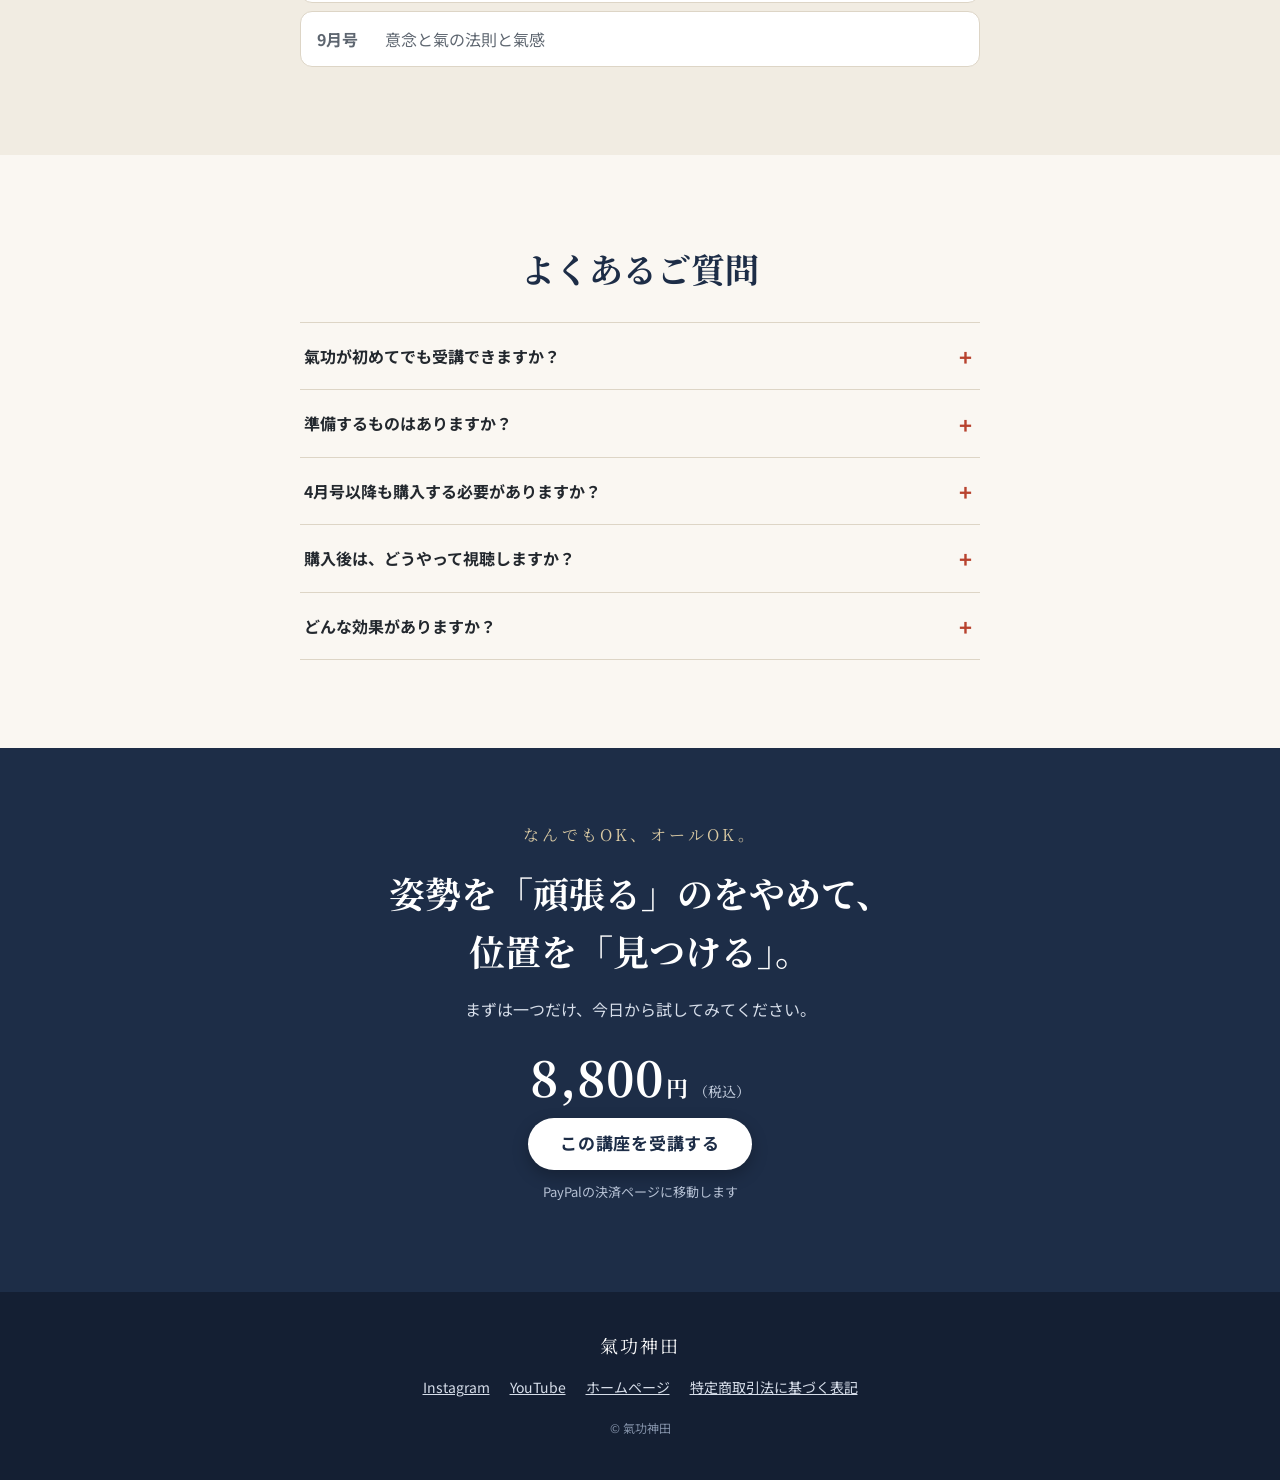
==== commit dfbcf615: "Add files via upload" ====
--- a/index.html
+++ b/index.html
@@ -20,8 +20,7 @@
 <!--
   【差し替え箇所】
   ・購入リンク（PayPal）: https://www.paypal.com/ncp/payment/3G4N5GA3SAFKY （ページ内4か所。変更する場合は検索して置換）
-  ・フッターの Instagram / YouTube / ホームページのリンク（href="#" の3か所）
-  ・tokushoho.html（特定商取引法に基づく表記）の【要入力】欄
+  ・tokushoho.html（特定商取引法に基づく表記）の「返品・キャンセル」欄（【要入力】）
 -->
 
 <header class="site-header">
@@ -187,6 +186,7 @@
         <div><dt>内容</dt><dd>膝と股関節・肩と肘の使い方／椅子での練習／足裏の上に乗る立ち方／足の親指のワーク</dd></div>
         <div><dt>準備するもの</dt><dd>椅子（座って行う練習があります）、動画を見ながら立てる広さ</dd></div>
         <div><dt>価格</dt><dd><strong>8,800円（税込）</strong></dd></div>
+        <div><dt>視聴方法</dt><dd>Vimemo（お支払い完了後、いつでもご視聴いただけます）</dd></div>
         <div><dt>お支払い</dt><dd>PayPal</dd></div>
       </dl>
     </div>
@@ -228,7 +228,7 @@
       </details>
       <details>
         <summary>購入後は、どうやって視聴しますか？</summary>
-        <p>お支払い完了後に、視聴方法をご案内します。</p>
+        <p>お支払い完了後、いつでもVimemoでご視聴いただけます。</p>
       </details>
       <details>
         <summary>どんな効果がありますか？</summary>
@@ -255,10 +255,9 @@
   <div class="wrap">
     <p class="foot-brand">氣功神田</p>
     <ul class="foot-links">
-      <!-- TODO: 実際のURLに差し替えてください -->
-      <li><a href="#">Instagram</a></li>
-      <li><a href="#">YouTube</a></li>
-      <li><a href="#">ホームページ</a></li>
+      <li><a href="https://www.instagram.com/qigongkanda_fujisan/" target="_blank" rel="noopener">Instagram</a></li>
+      <li><a href="https://www.youtube.com/@%E6%B0%A3%E5%8A%9F%E7%A5%9E%E7%94%B0" target="_blank" rel="noopener">YouTube</a></li>
+      <li><a href="https://www.qigong-kanda.com/" target="_blank" rel="noopener">ホームページ</a></li>
       <li><a href="tokushoho.html">特定商取引法に基づく表記</a></li>
     </ul>
     <p class="copy">© 氣功神田</p>
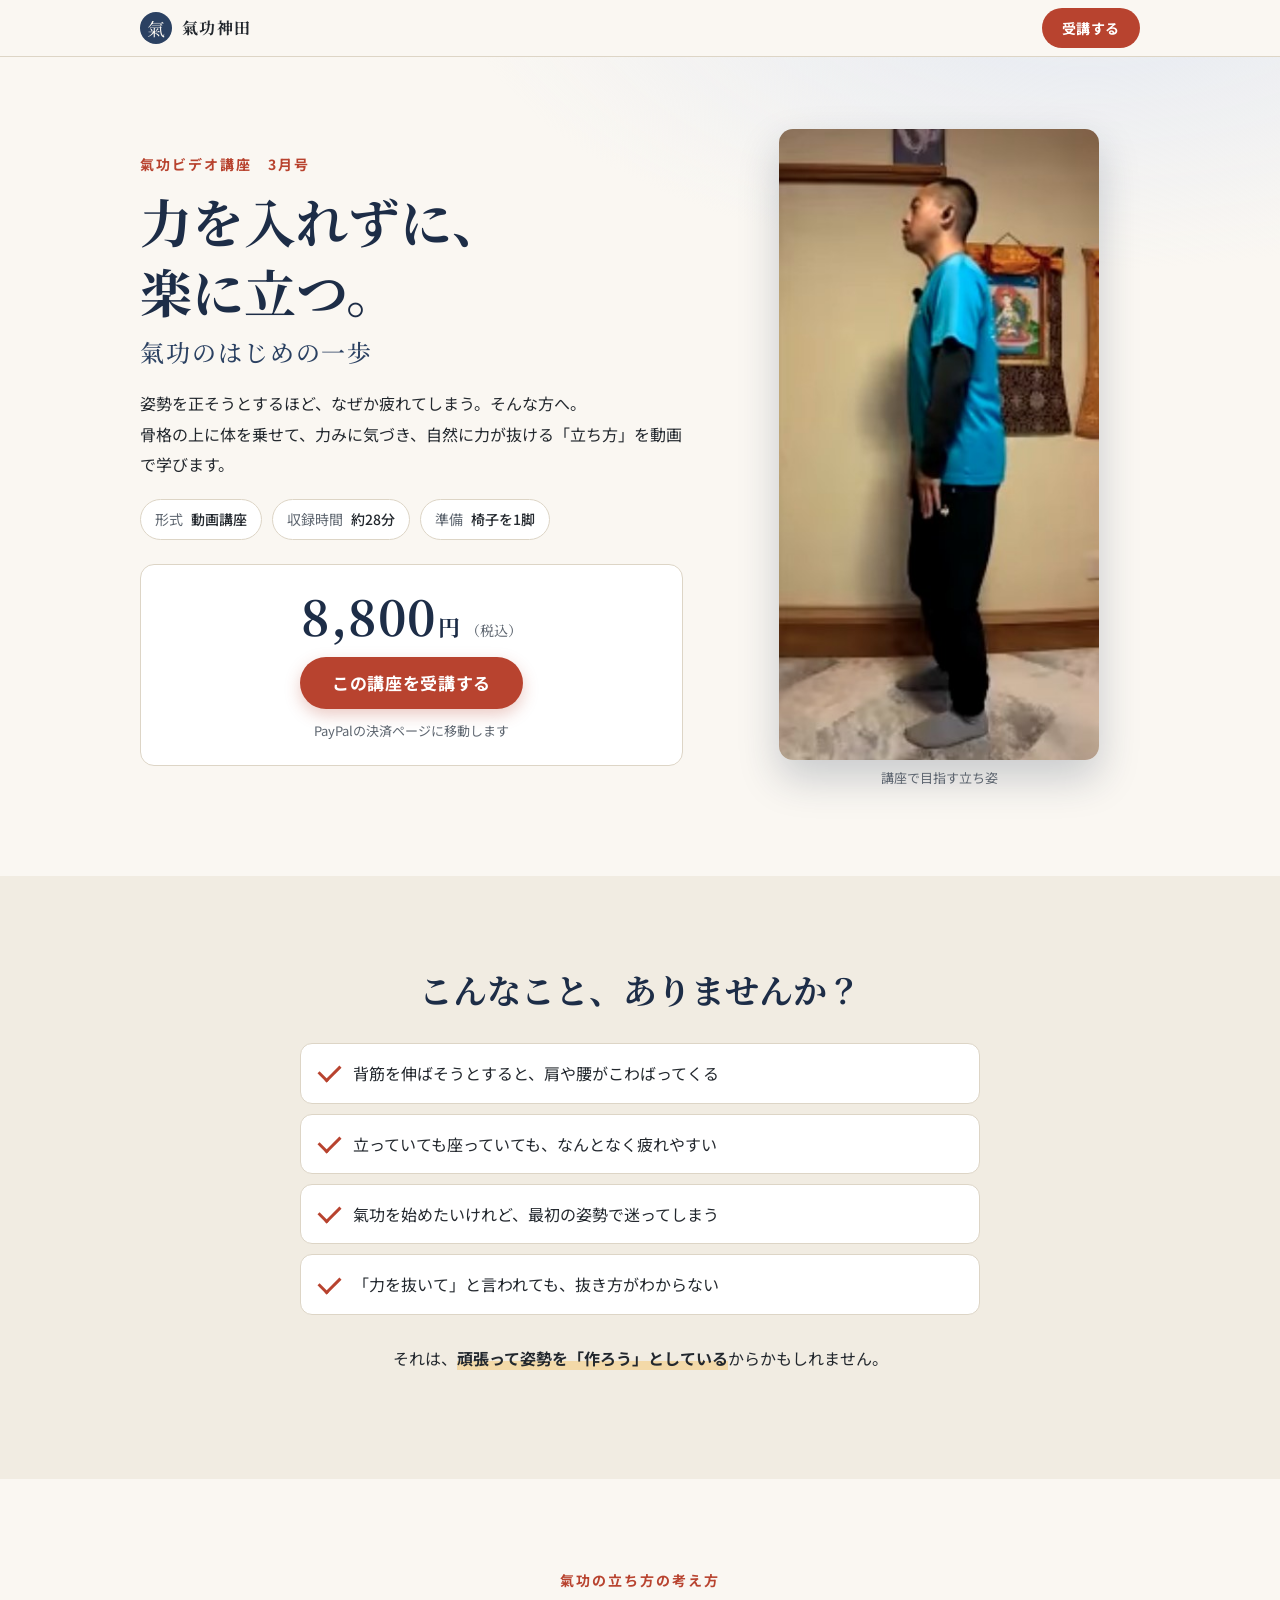
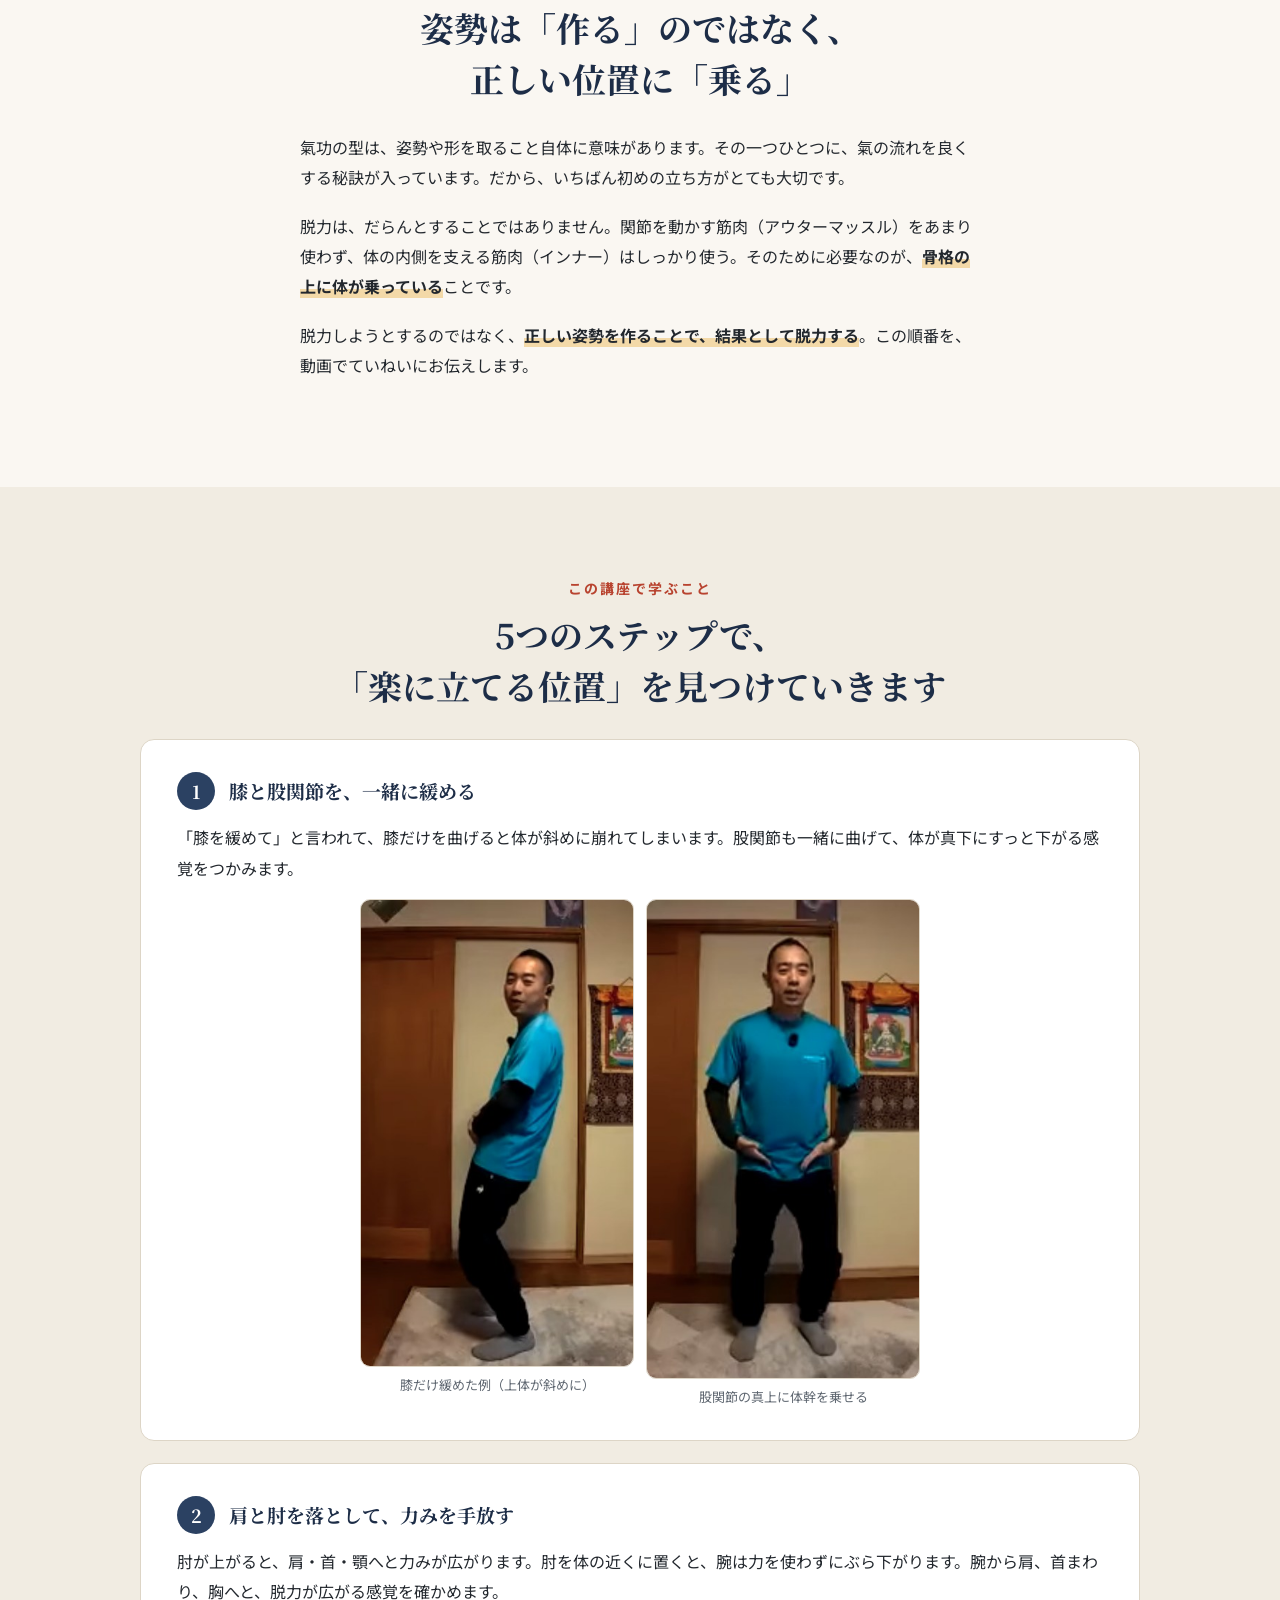
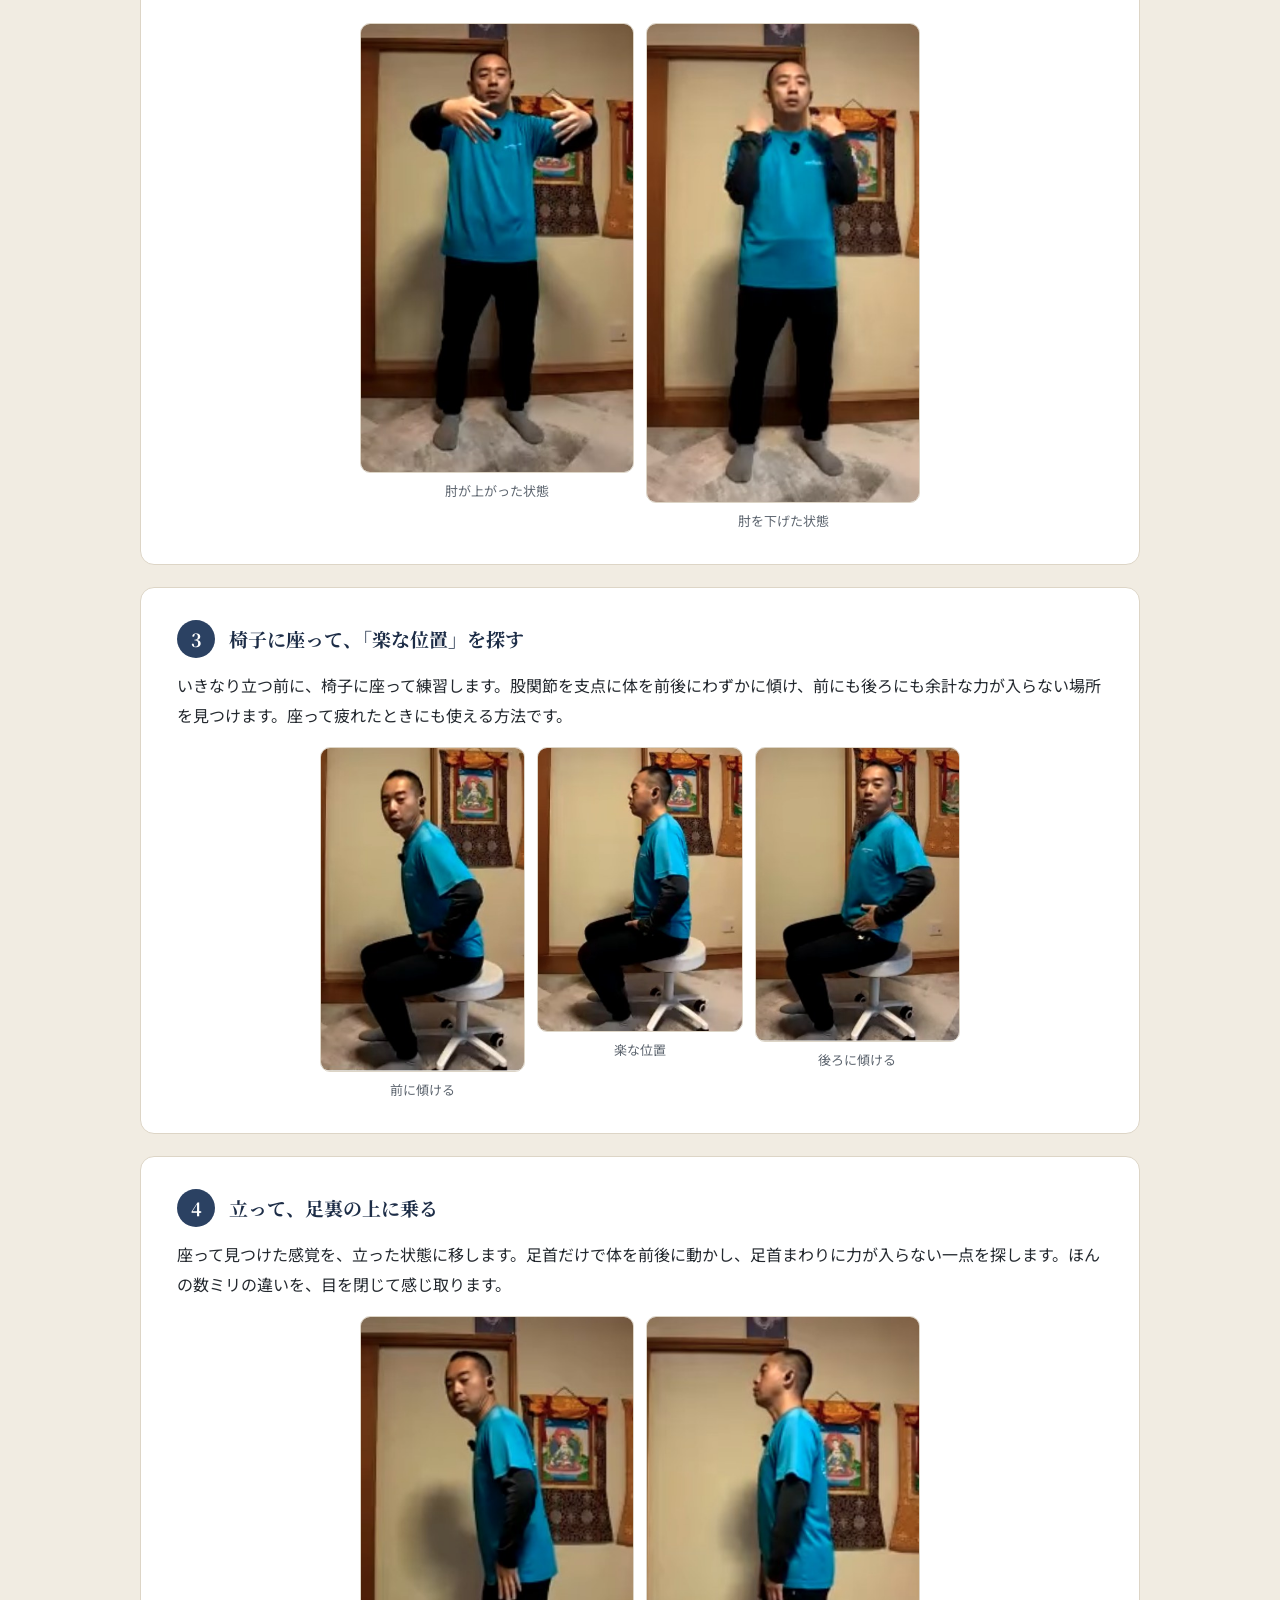
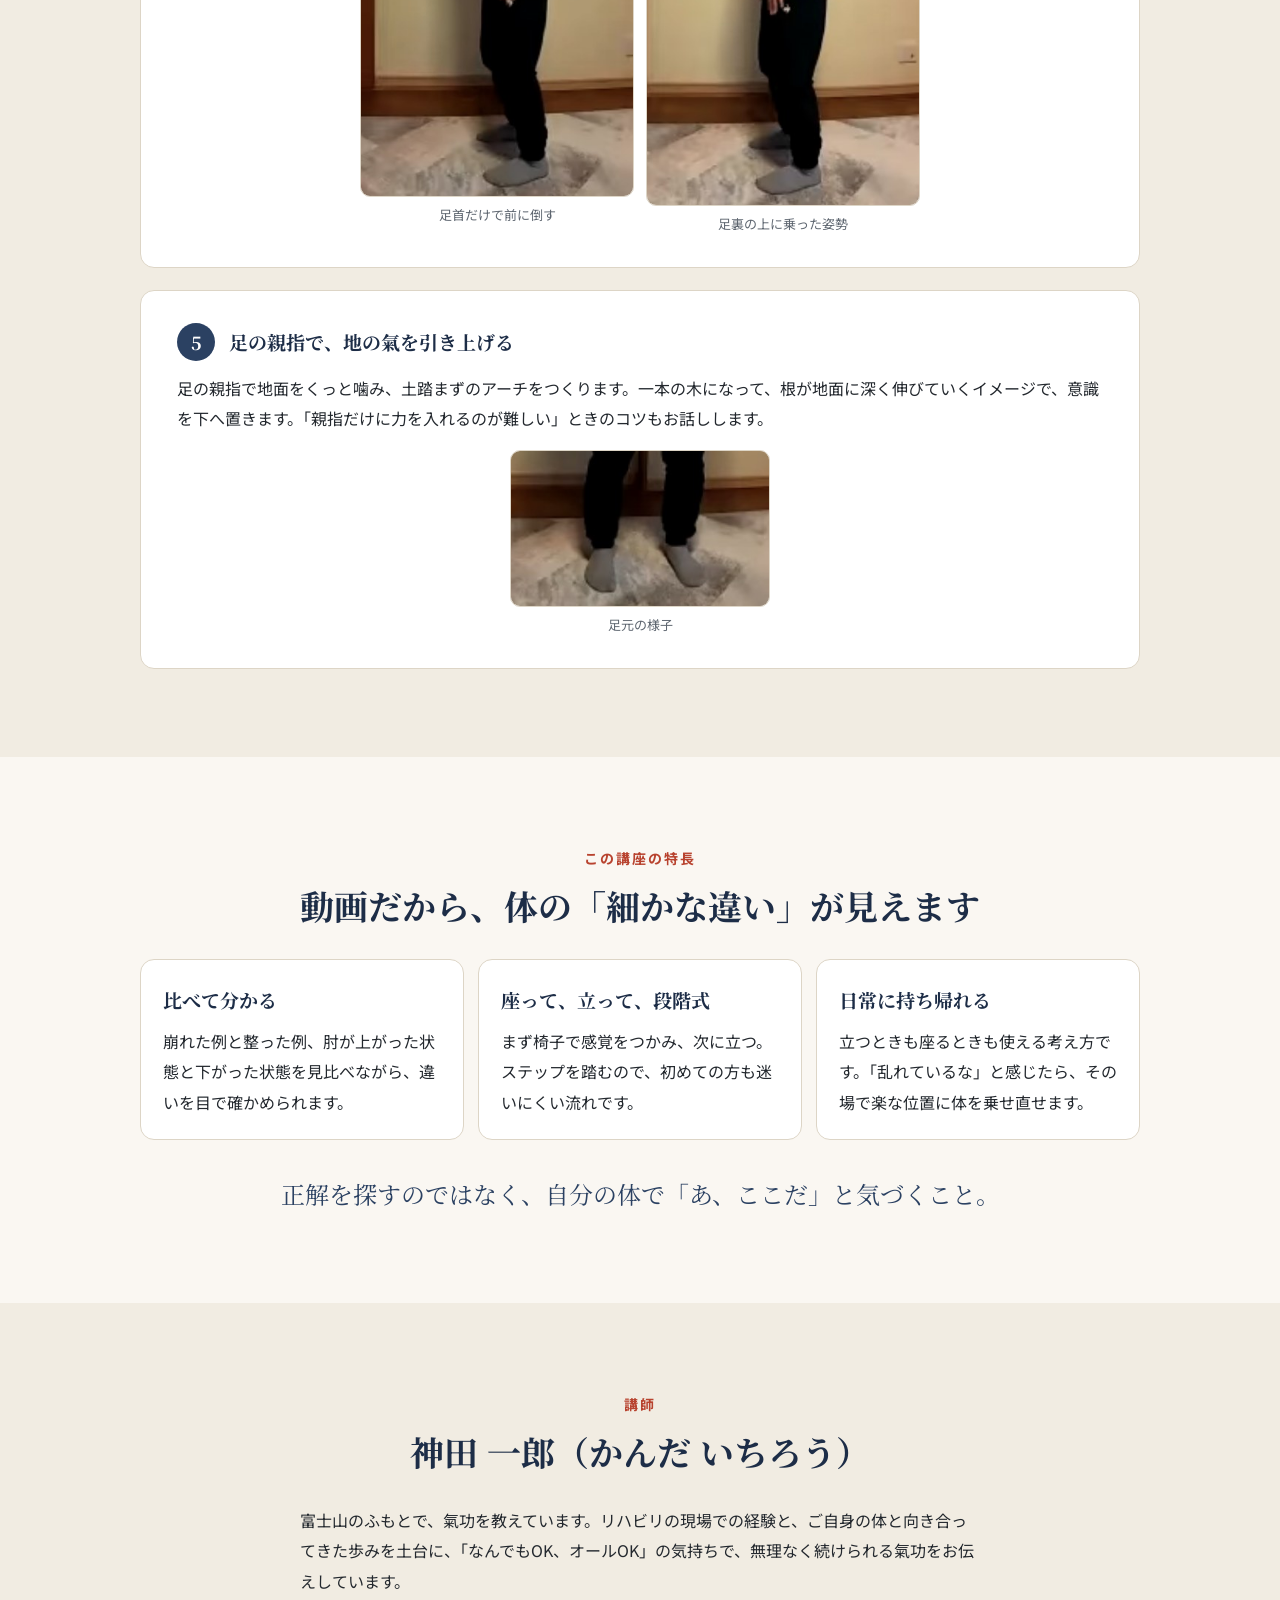
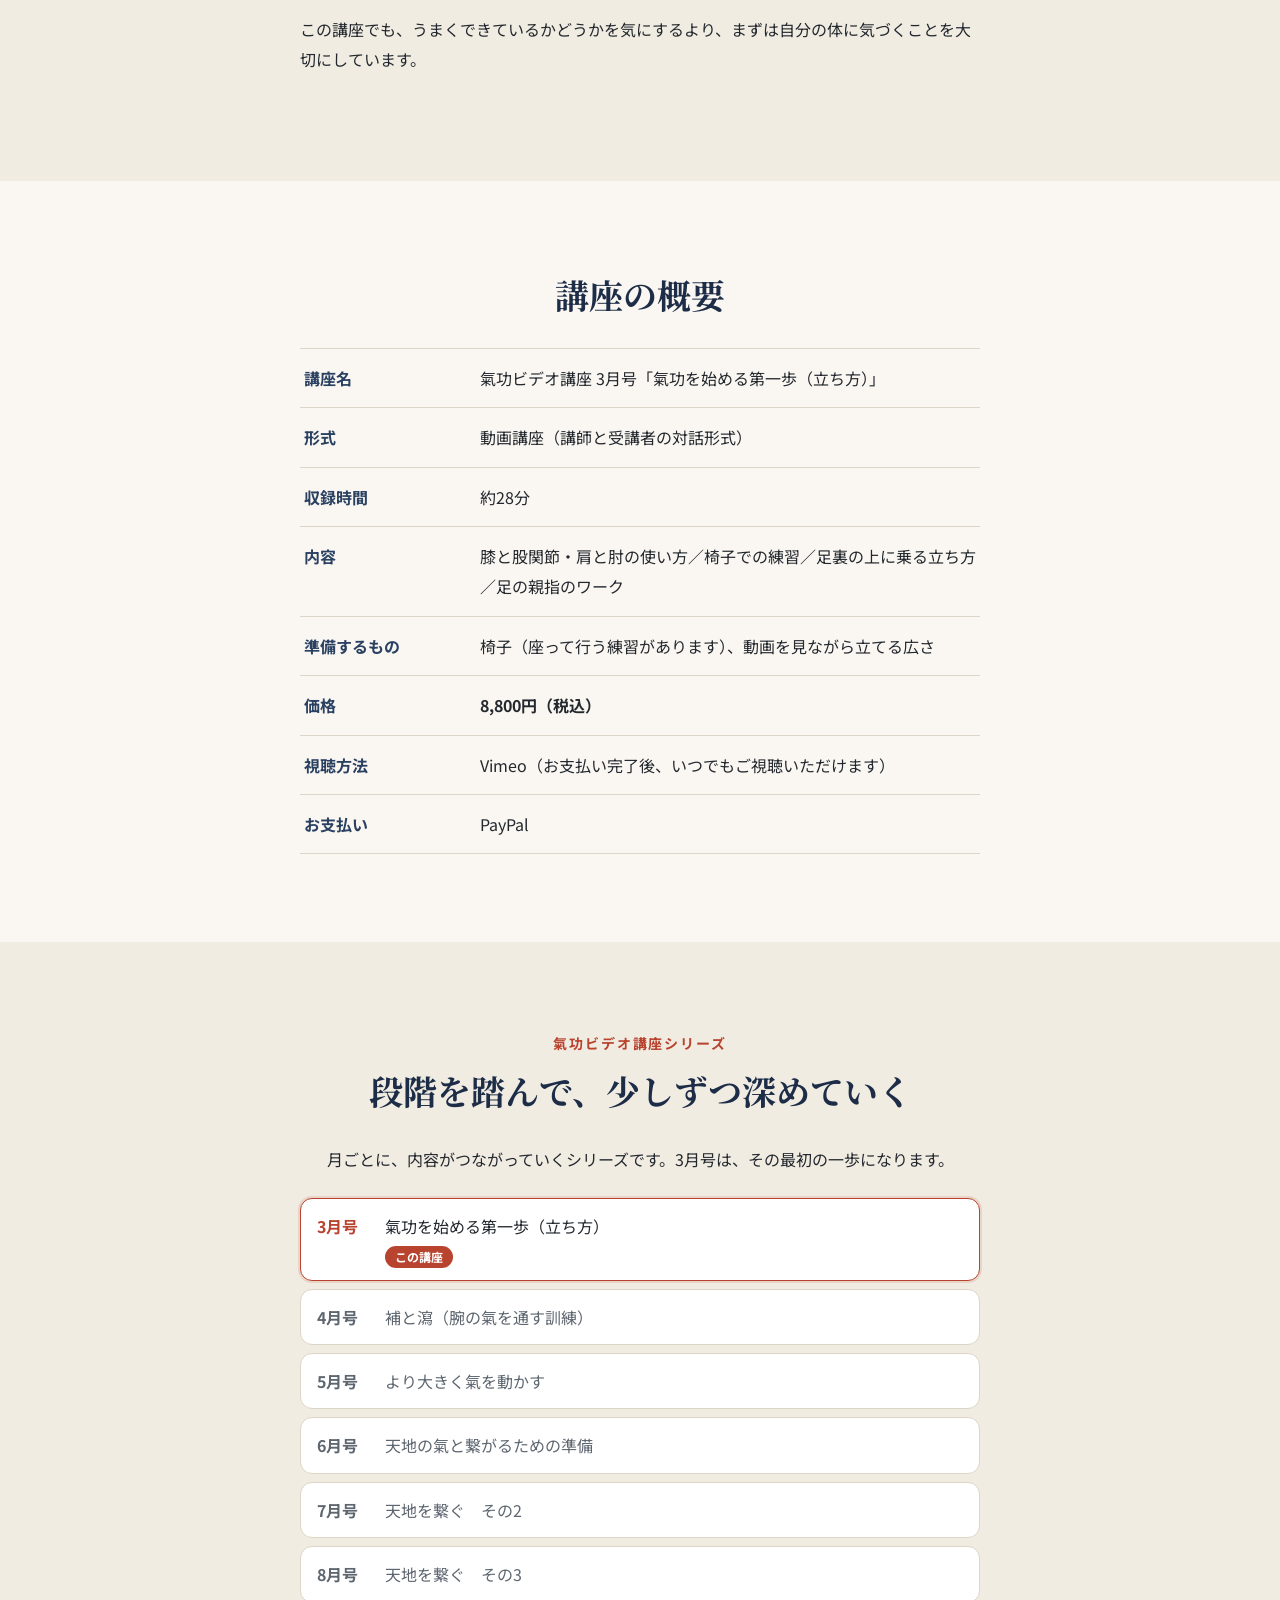
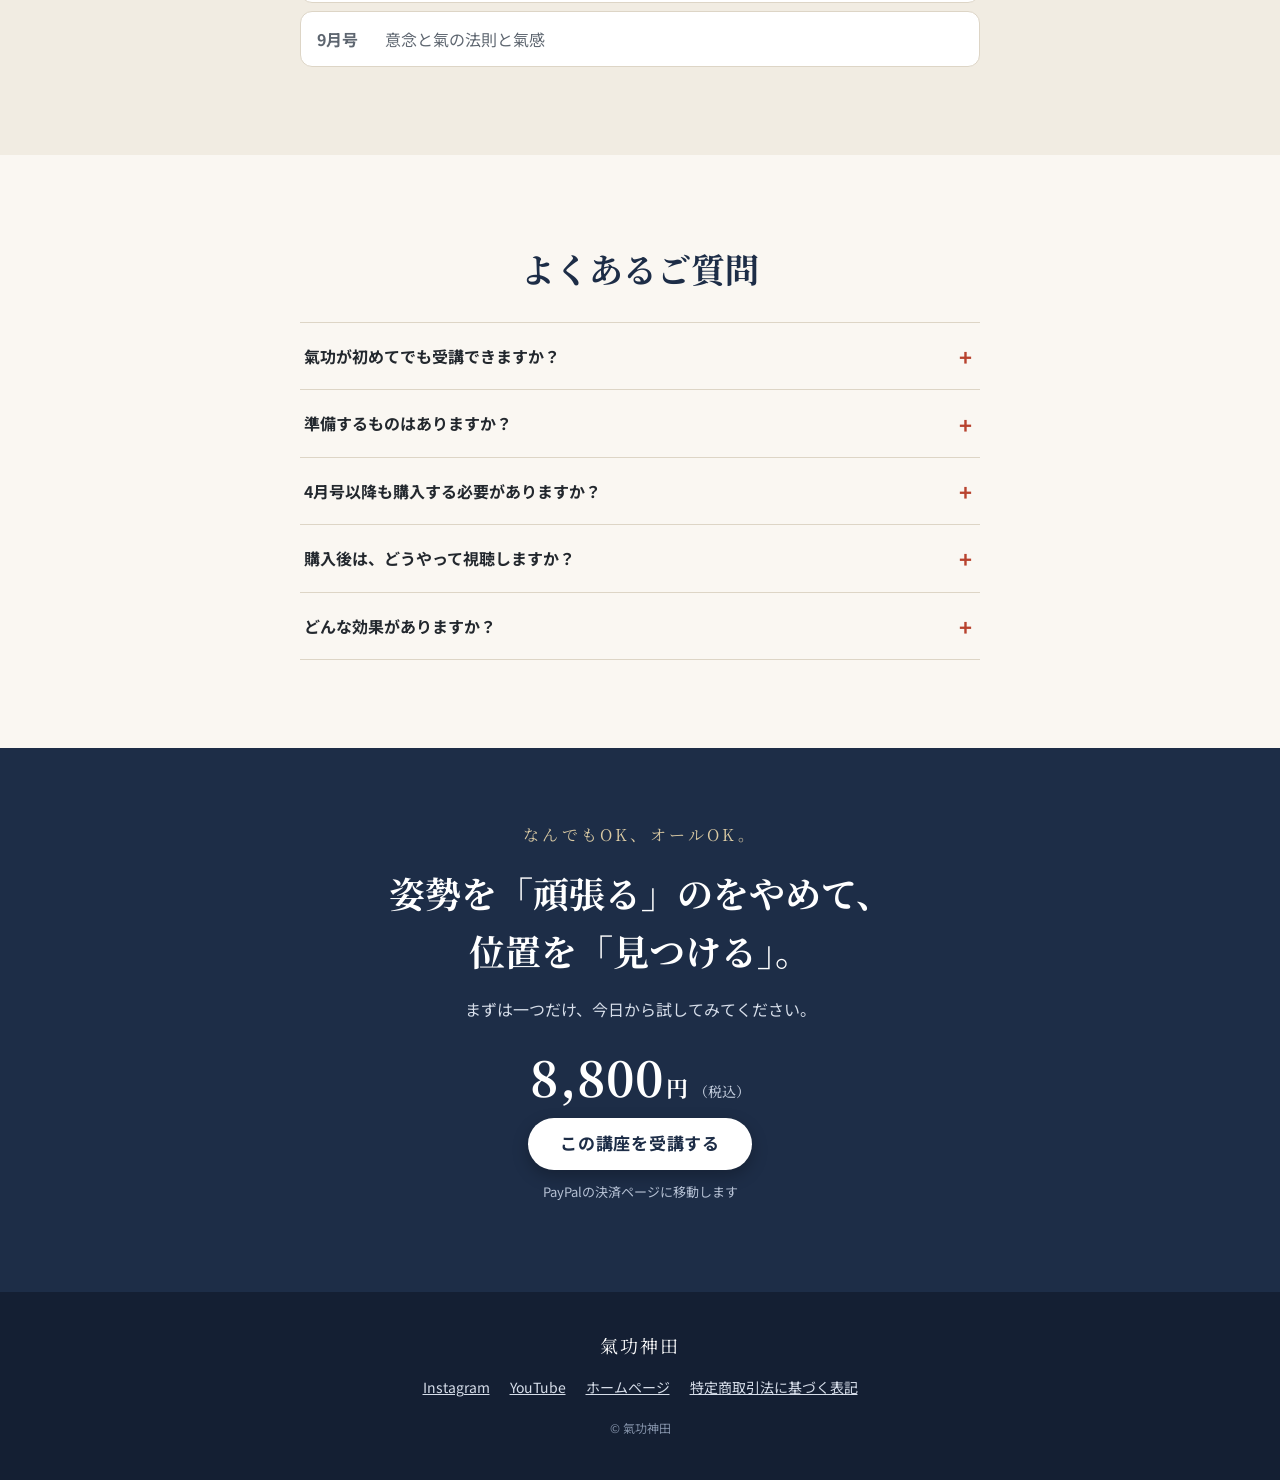
==== commit c309c053: "Add files via upload" ====
--- a/index.html
+++ b/index.html
@@ -20,7 +20,6 @@
 <!--
   【差し替え箇所】
   ・購入リンク（PayPal）: https://www.paypal.com/ncp/payment/3G4N5GA3SAFKY （ページ内4か所。変更する場合は検索して置換）
-  ・tokushoho.html（特定商取引法に基づく表記）の「返品・キャンセル」欄（【要入力】）
 -->
 
 <header class="site-header">
@@ -186,7 +185,7 @@
         <div><dt>内容</dt><dd>膝と股関節・肩と肘の使い方／椅子での練習／足裏の上に乗る立ち方／足の親指のワーク</dd></div>
         <div><dt>準備するもの</dt><dd>椅子（座って行う練習があります）、動画を見ながら立てる広さ</dd></div>
         <div><dt>価格</dt><dd><strong>8,800円（税込）</strong></dd></div>
-        <div><dt>視聴方法</dt><dd>Vimemo（お支払い完了後、いつでもご視聴いただけます）</dd></div>
+        <div><dt>視聴方法</dt><dd>Vimeo（お支払い完了後、いつでもご視聴いただけます）</dd></div>
         <div><dt>お支払い</dt><dd>PayPal</dd></div>
       </dl>
     </div>
@@ -228,7 +227,7 @@
       </details>
       <details>
         <summary>購入後は、どうやって視聴しますか？</summary>
-        <p>お支払い完了後、いつでもVimemoでご視聴いただけます。</p>
+        <p>お支払い完了後、いつでもVimeoでご視聴いただけます。</p>
       </details>
       <details>
         <summary>どんな効果がありますか？</summary>
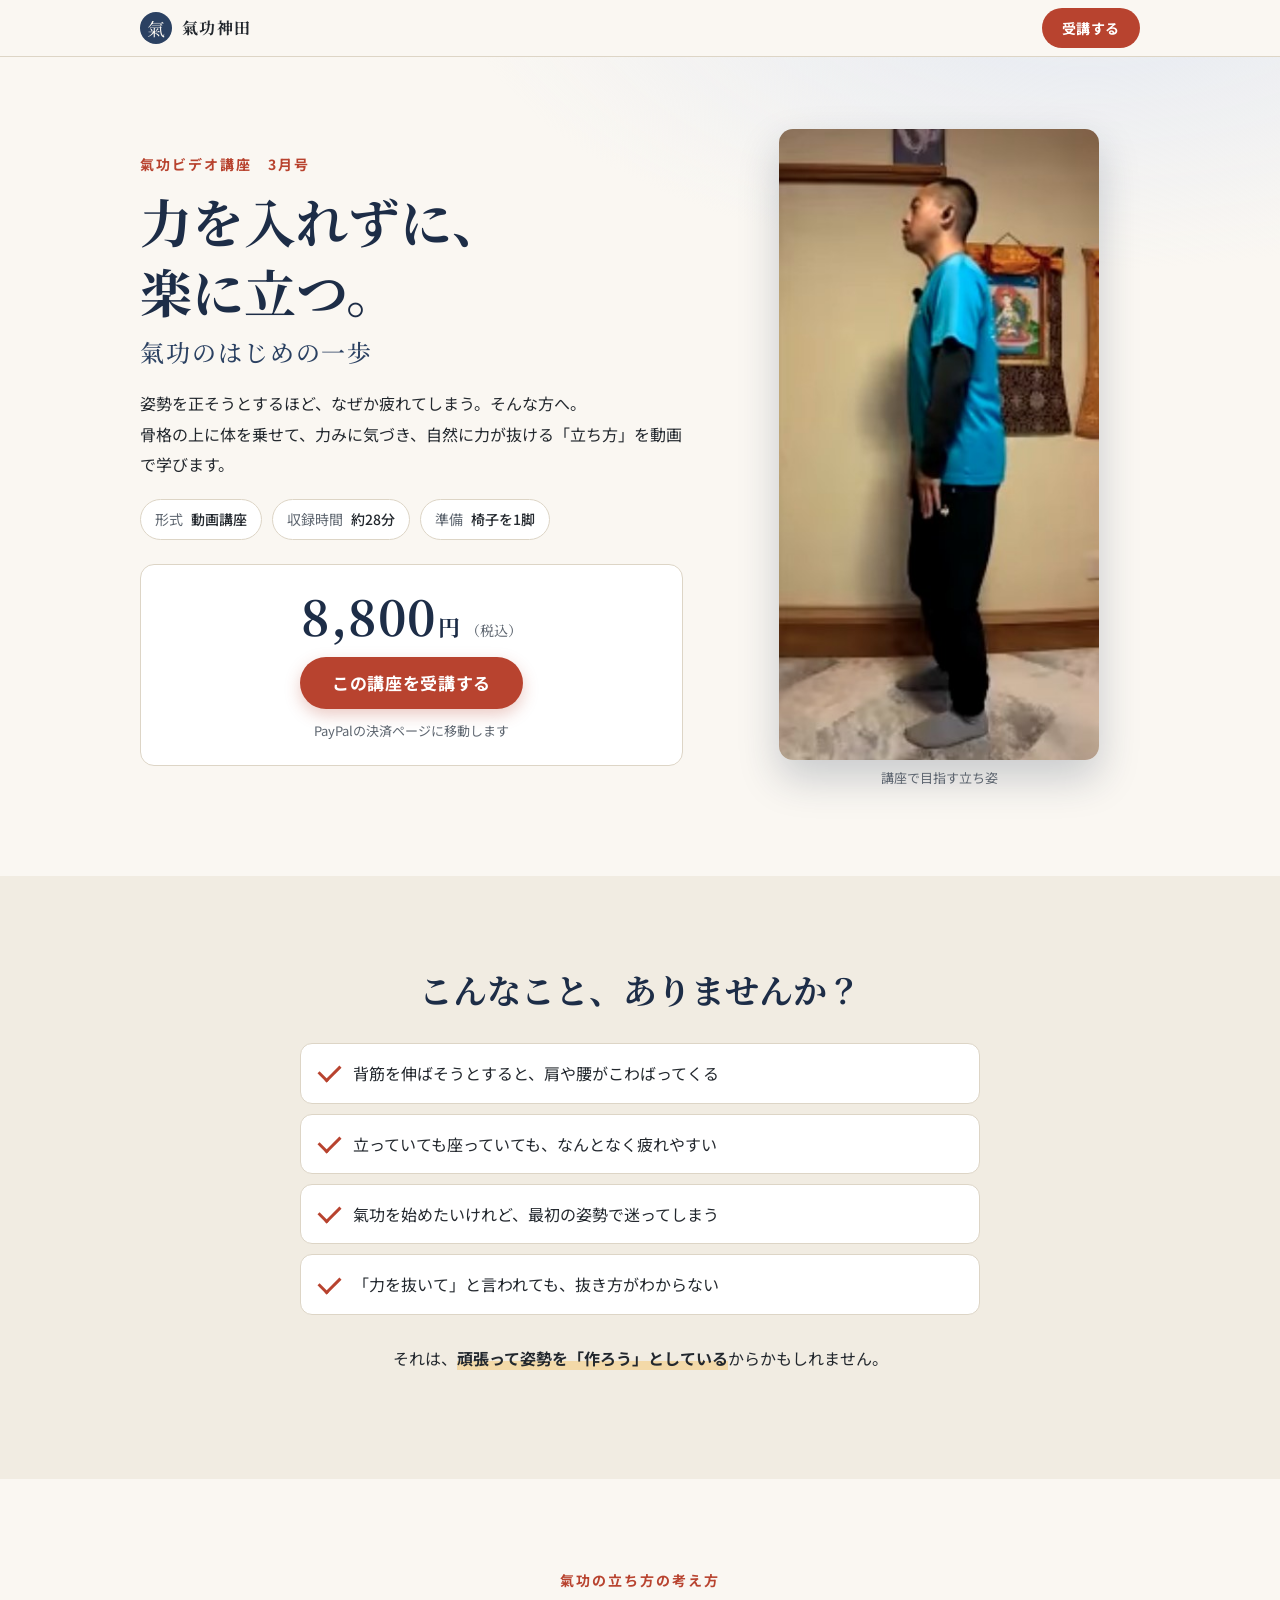
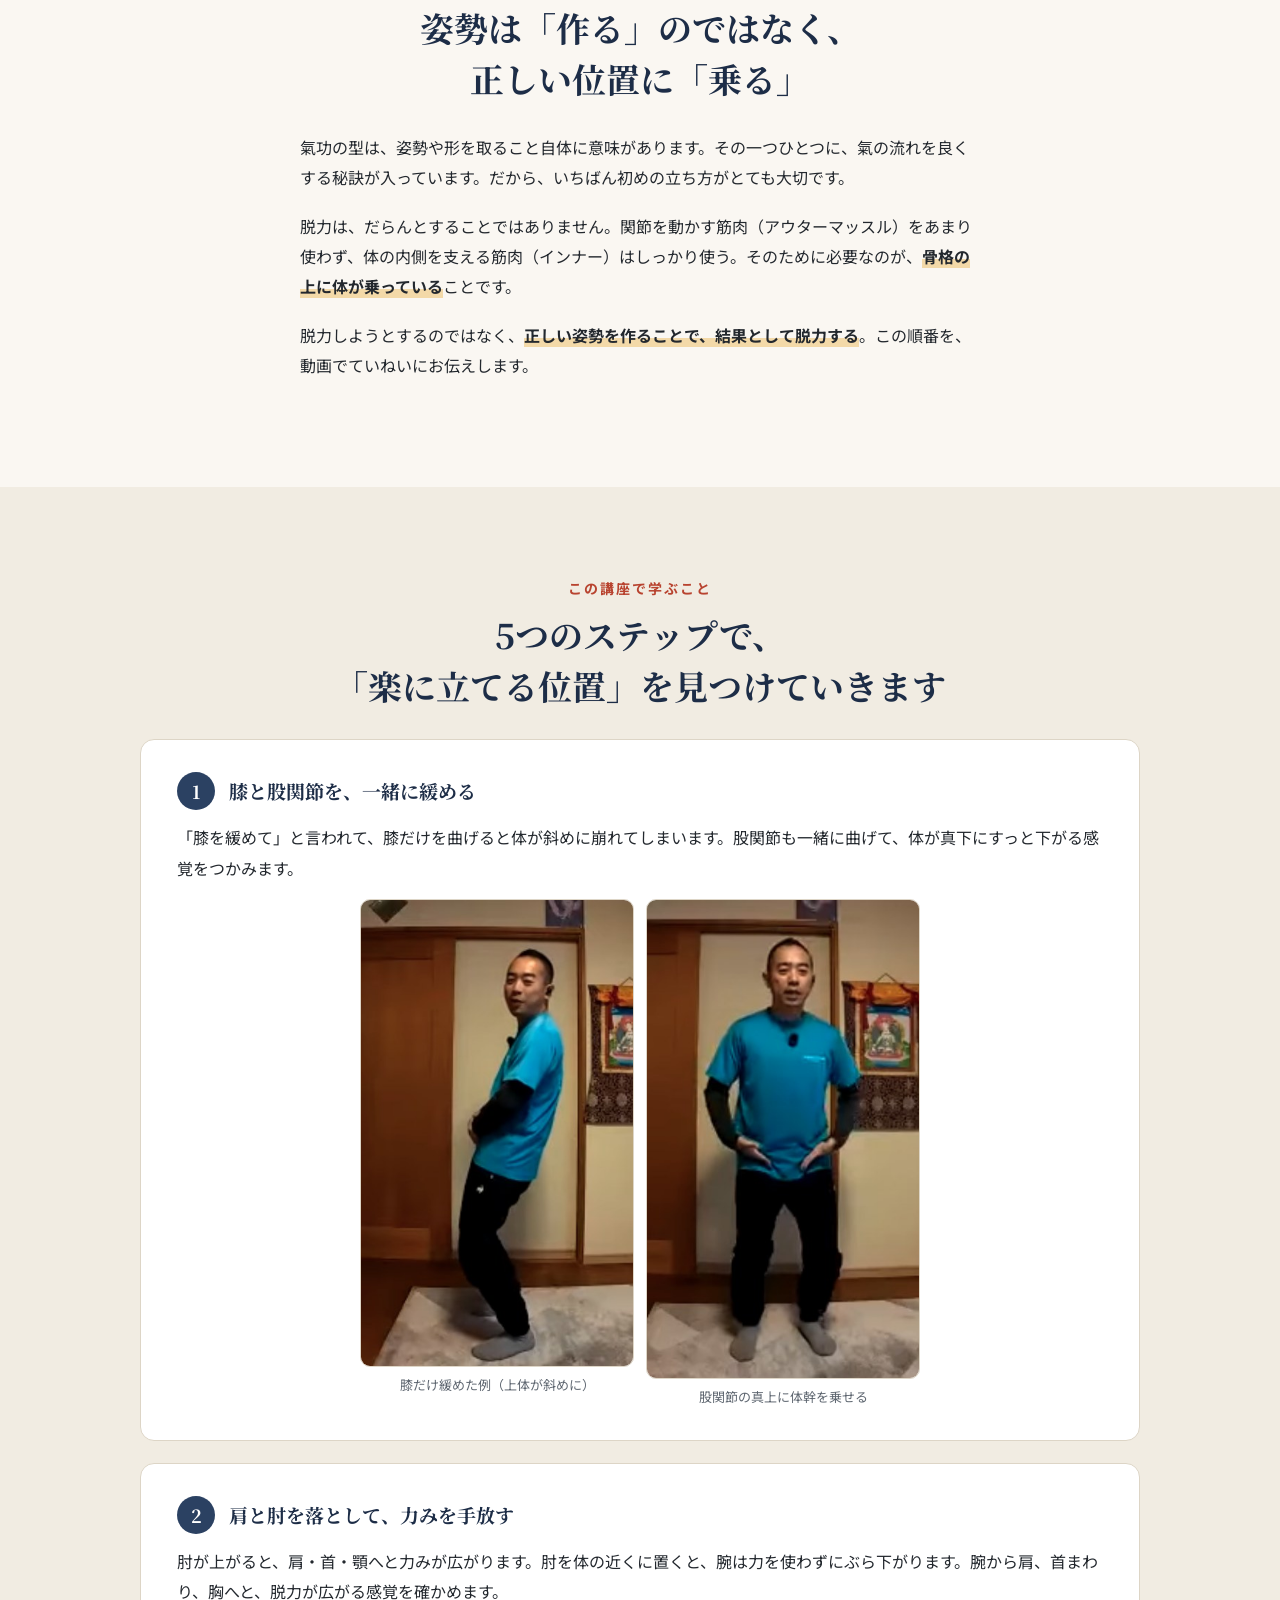
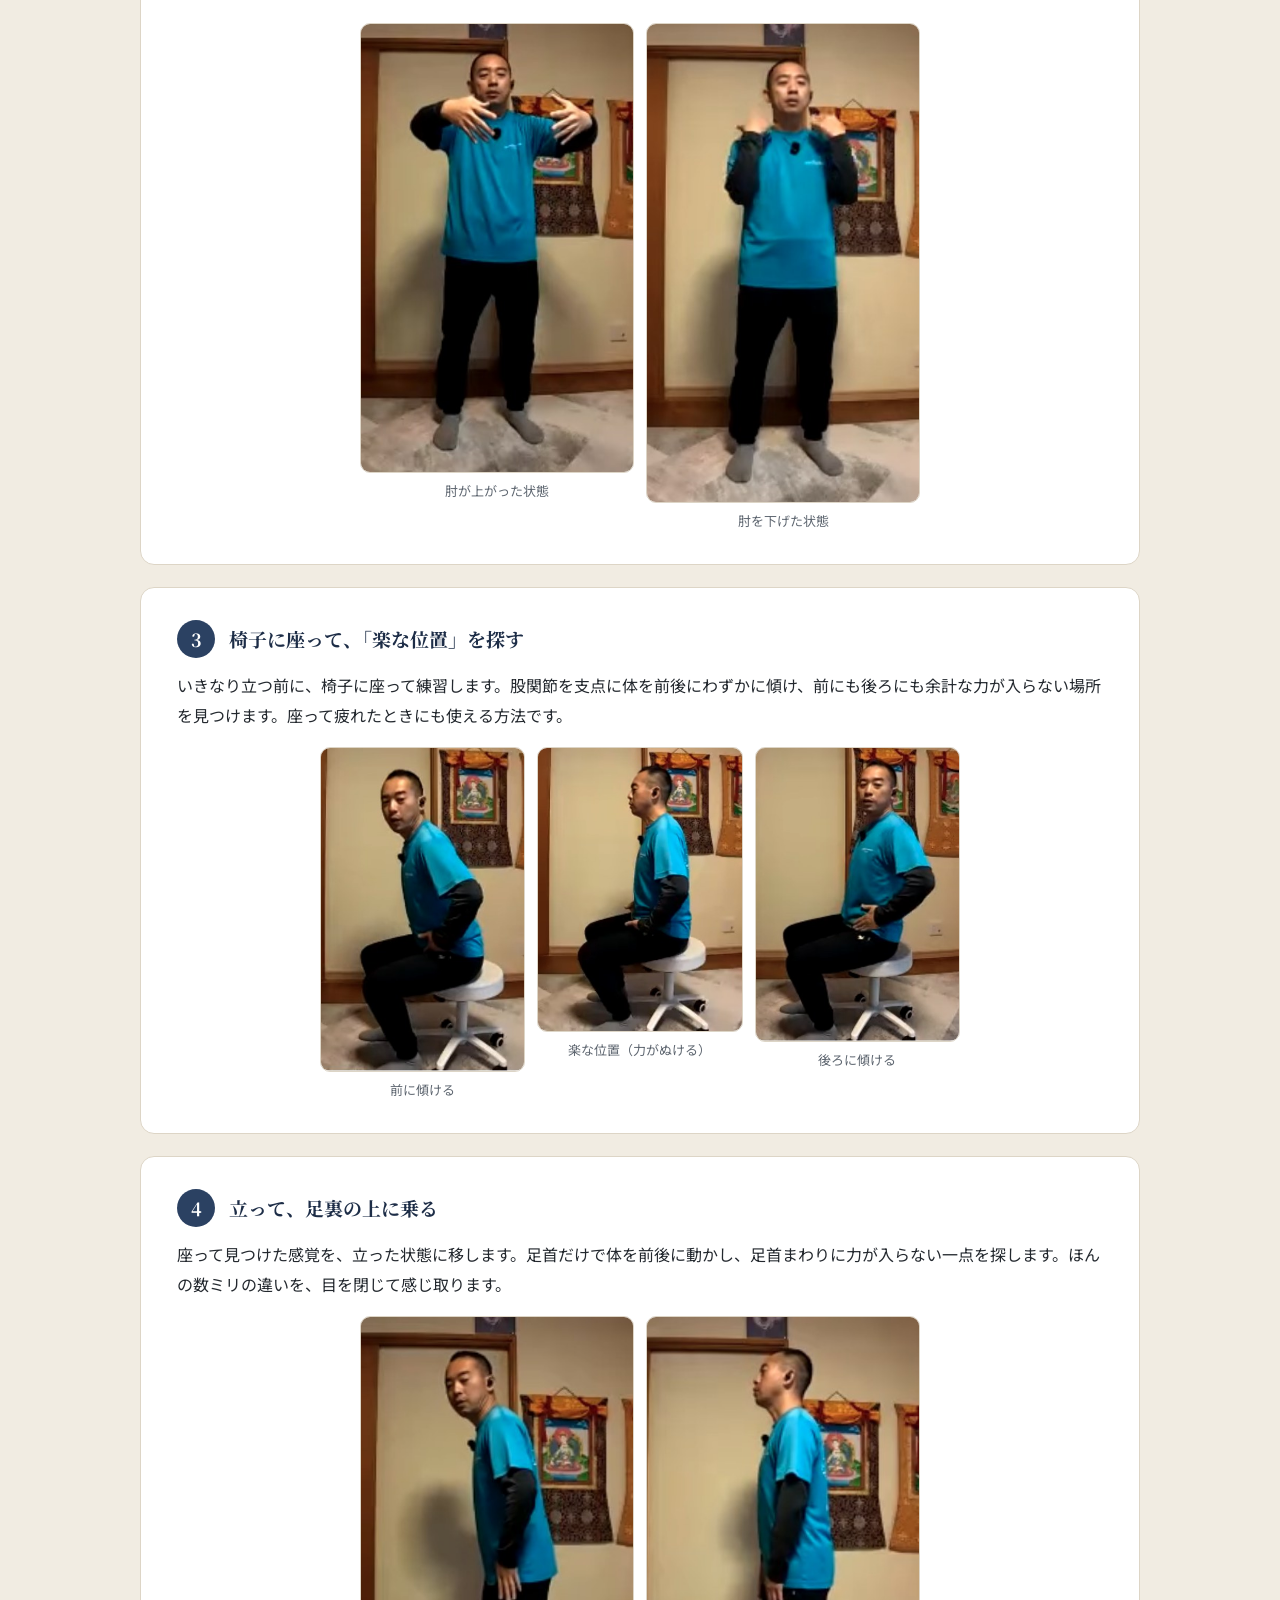
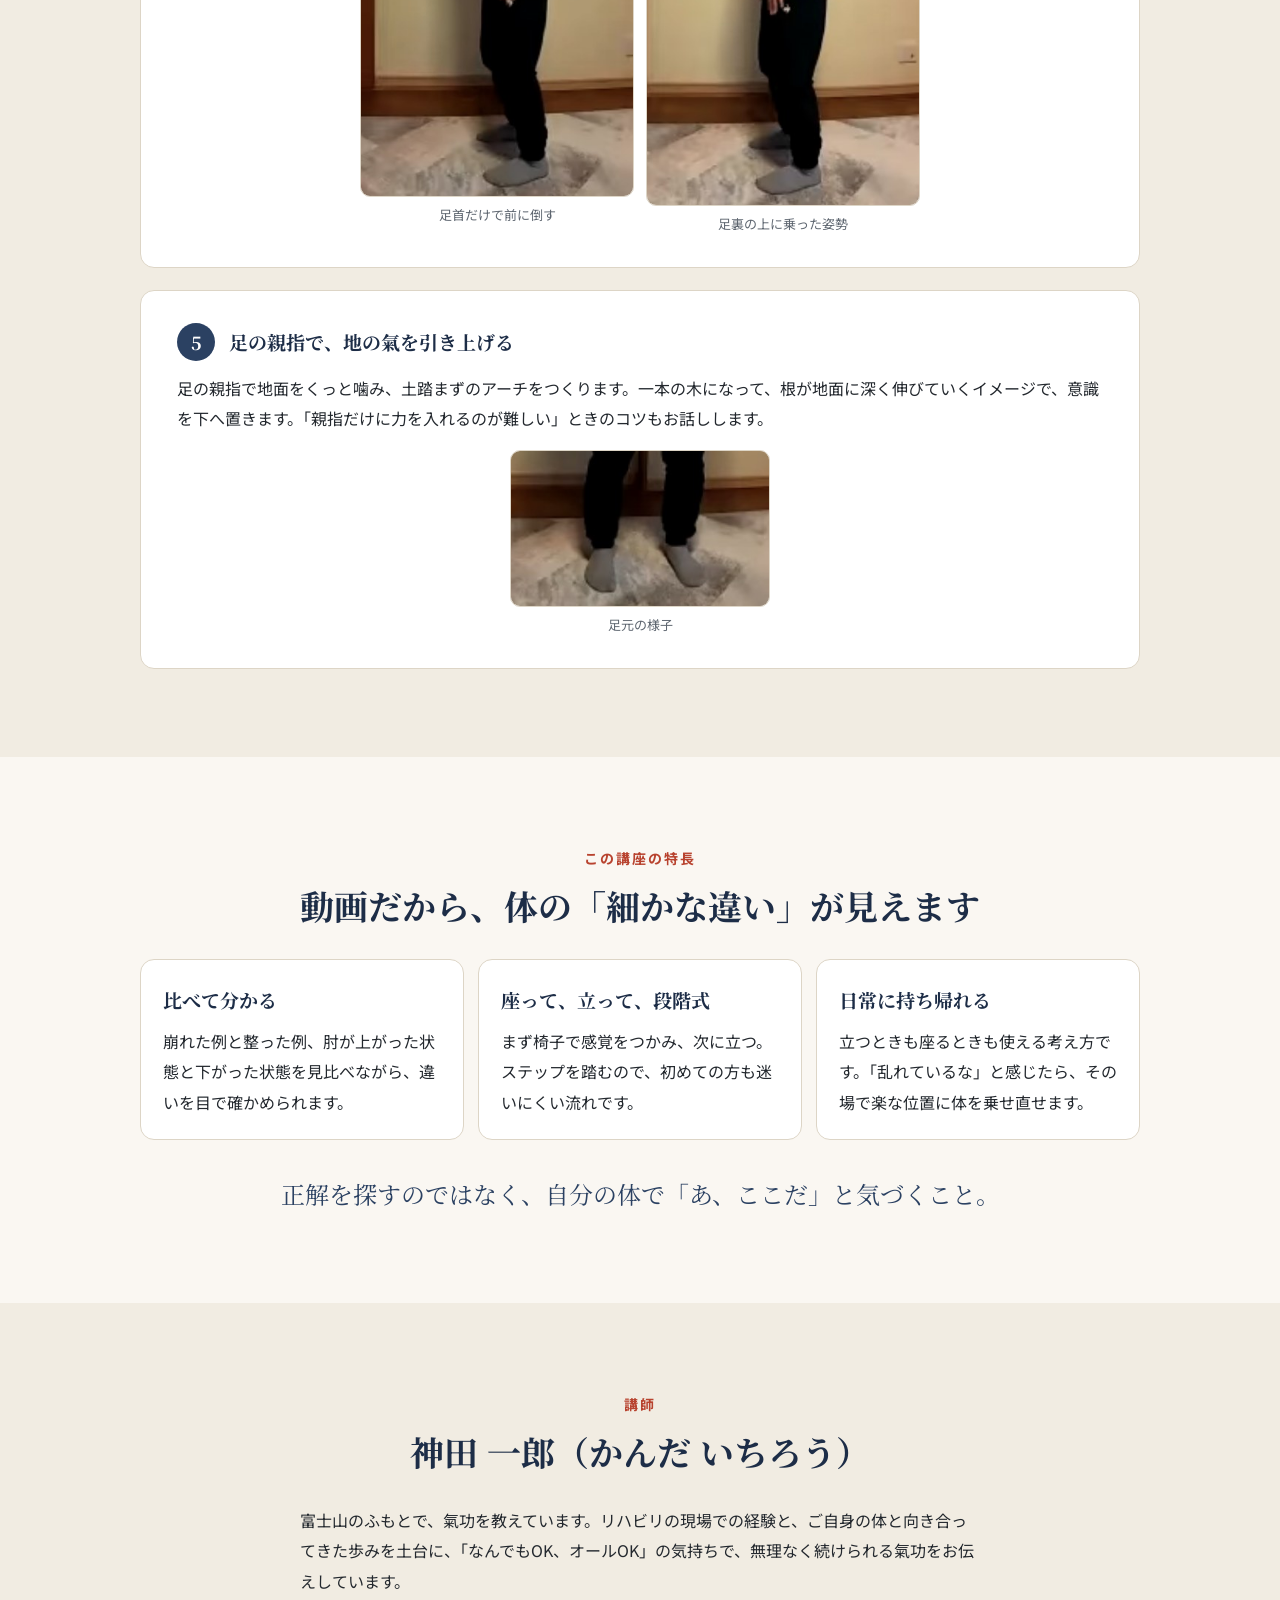
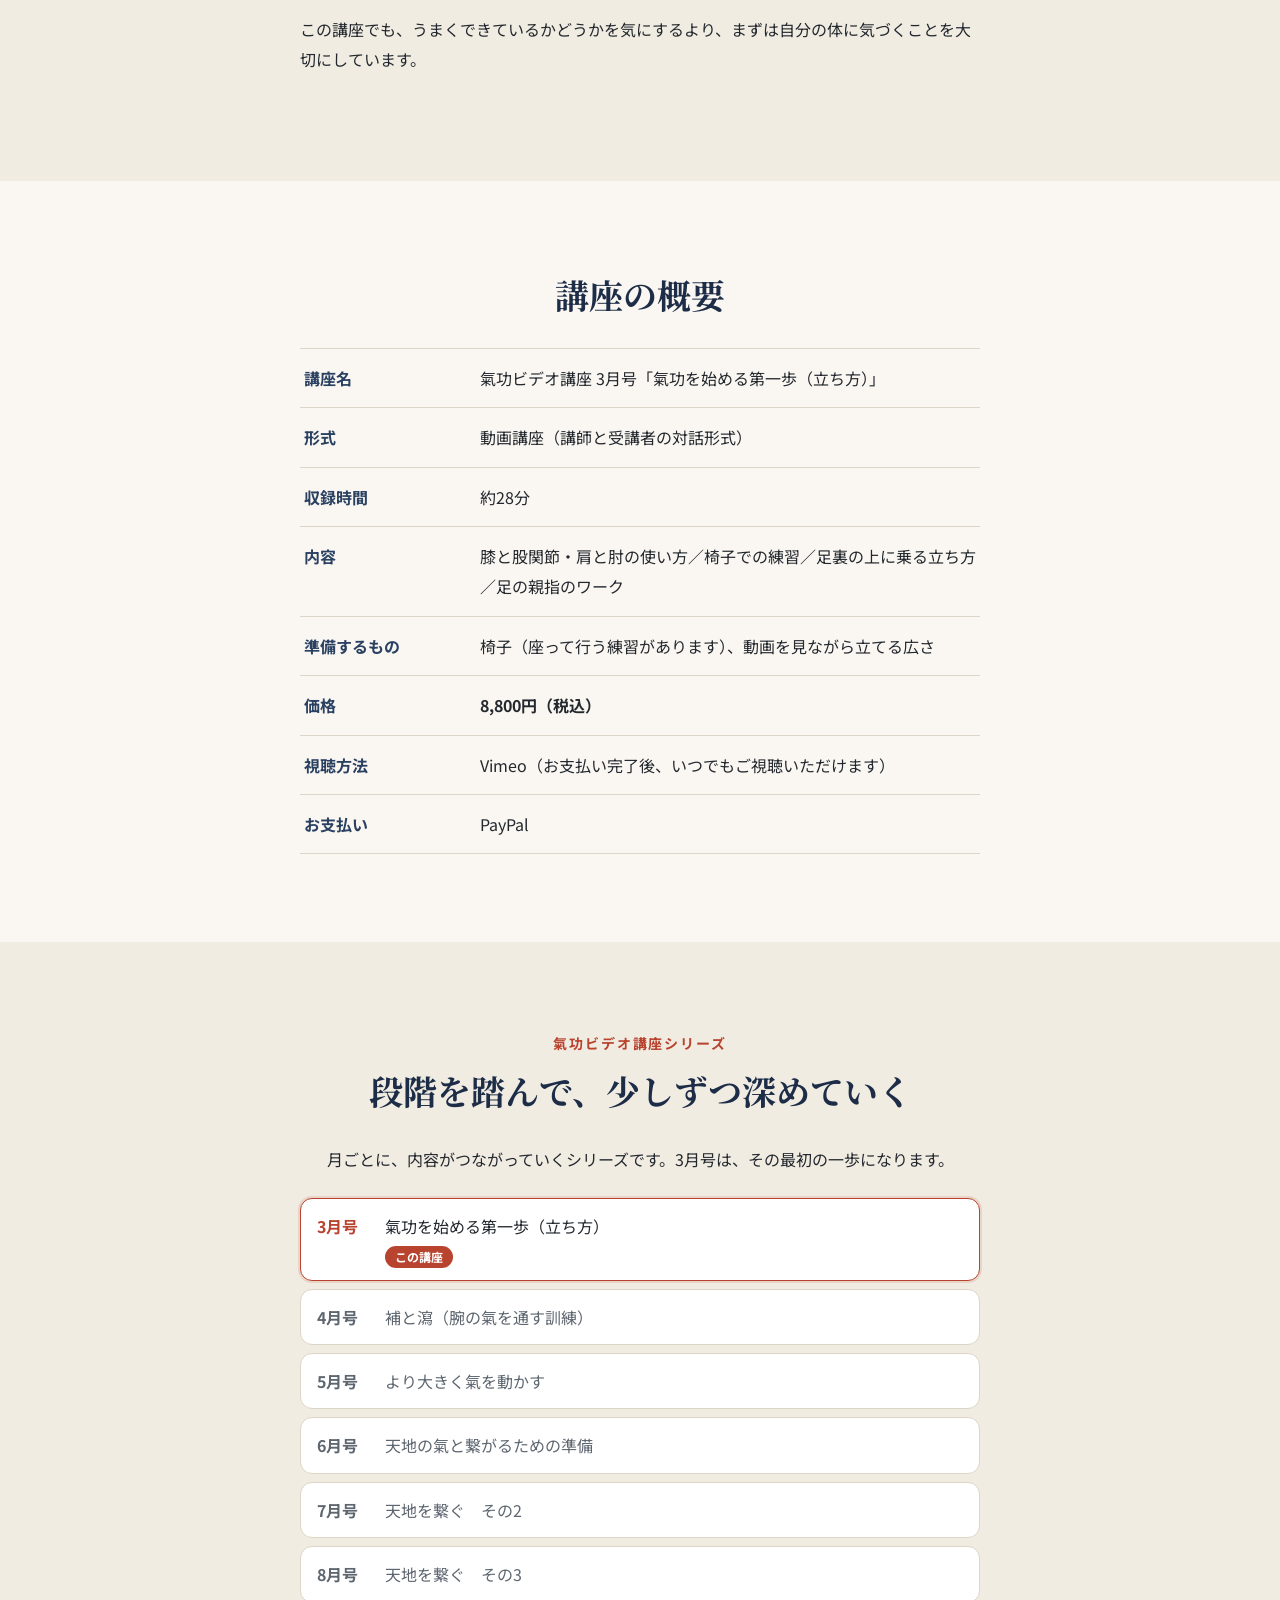
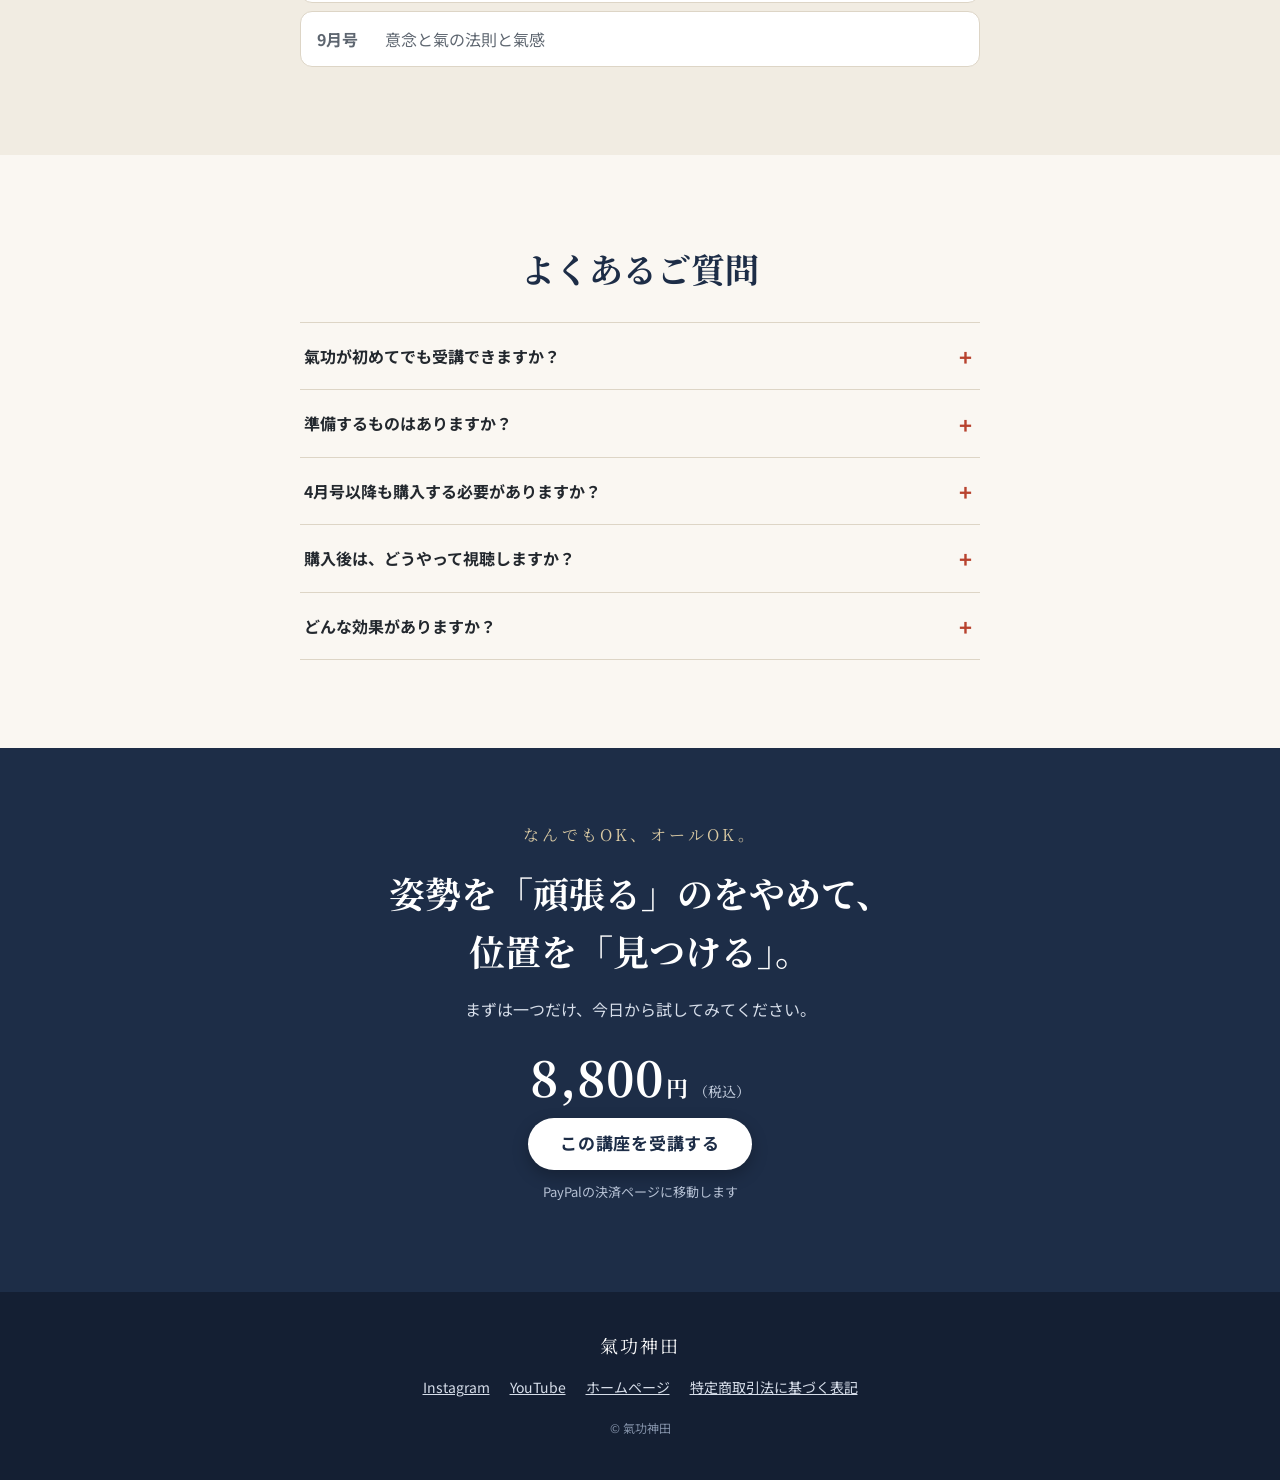
==== commit 8bc3158f: "Add files via upload" ====
--- a/index.html
+++ b/index.html
@@ -115,7 +115,7 @@
           <p>いきなり立つ前に、椅子に座って練習します。股関節を支点に体を前後にわずかに傾け、前にも後ろにも余計な力が入らない場所を見つけます。座って疲れたときにも使える方法です。</p>
           <div class="trio">
             <figure><img src="assets/shot_5_1.jpg" width="349" height="555" alt="椅子に座って体を前に傾けた状態" loading="lazy"><figcaption>前に傾ける</figcaption></figure>
-            <figure><img src="assets/shot_5_2.jpg" width="400" height="556" alt="椅子に座って楽な位置にいる状態" loading="lazy"><figcaption>楽な位置</figcaption></figure>
+            <figure><img src="assets/shot_5_2.jpg" width="400" height="556" alt="椅子に座って楽な位置にいる状態" loading="lazy"><figcaption>楽な位置（力がぬける）</figcaption></figure>
             <figure><img src="assets/shot_5_3.jpg" width="382" height="550" alt="椅子に座って体を後ろに傾けた状態" loading="lazy"><figcaption>後ろに傾ける</figcaption></figure>
           </div>
         </li>
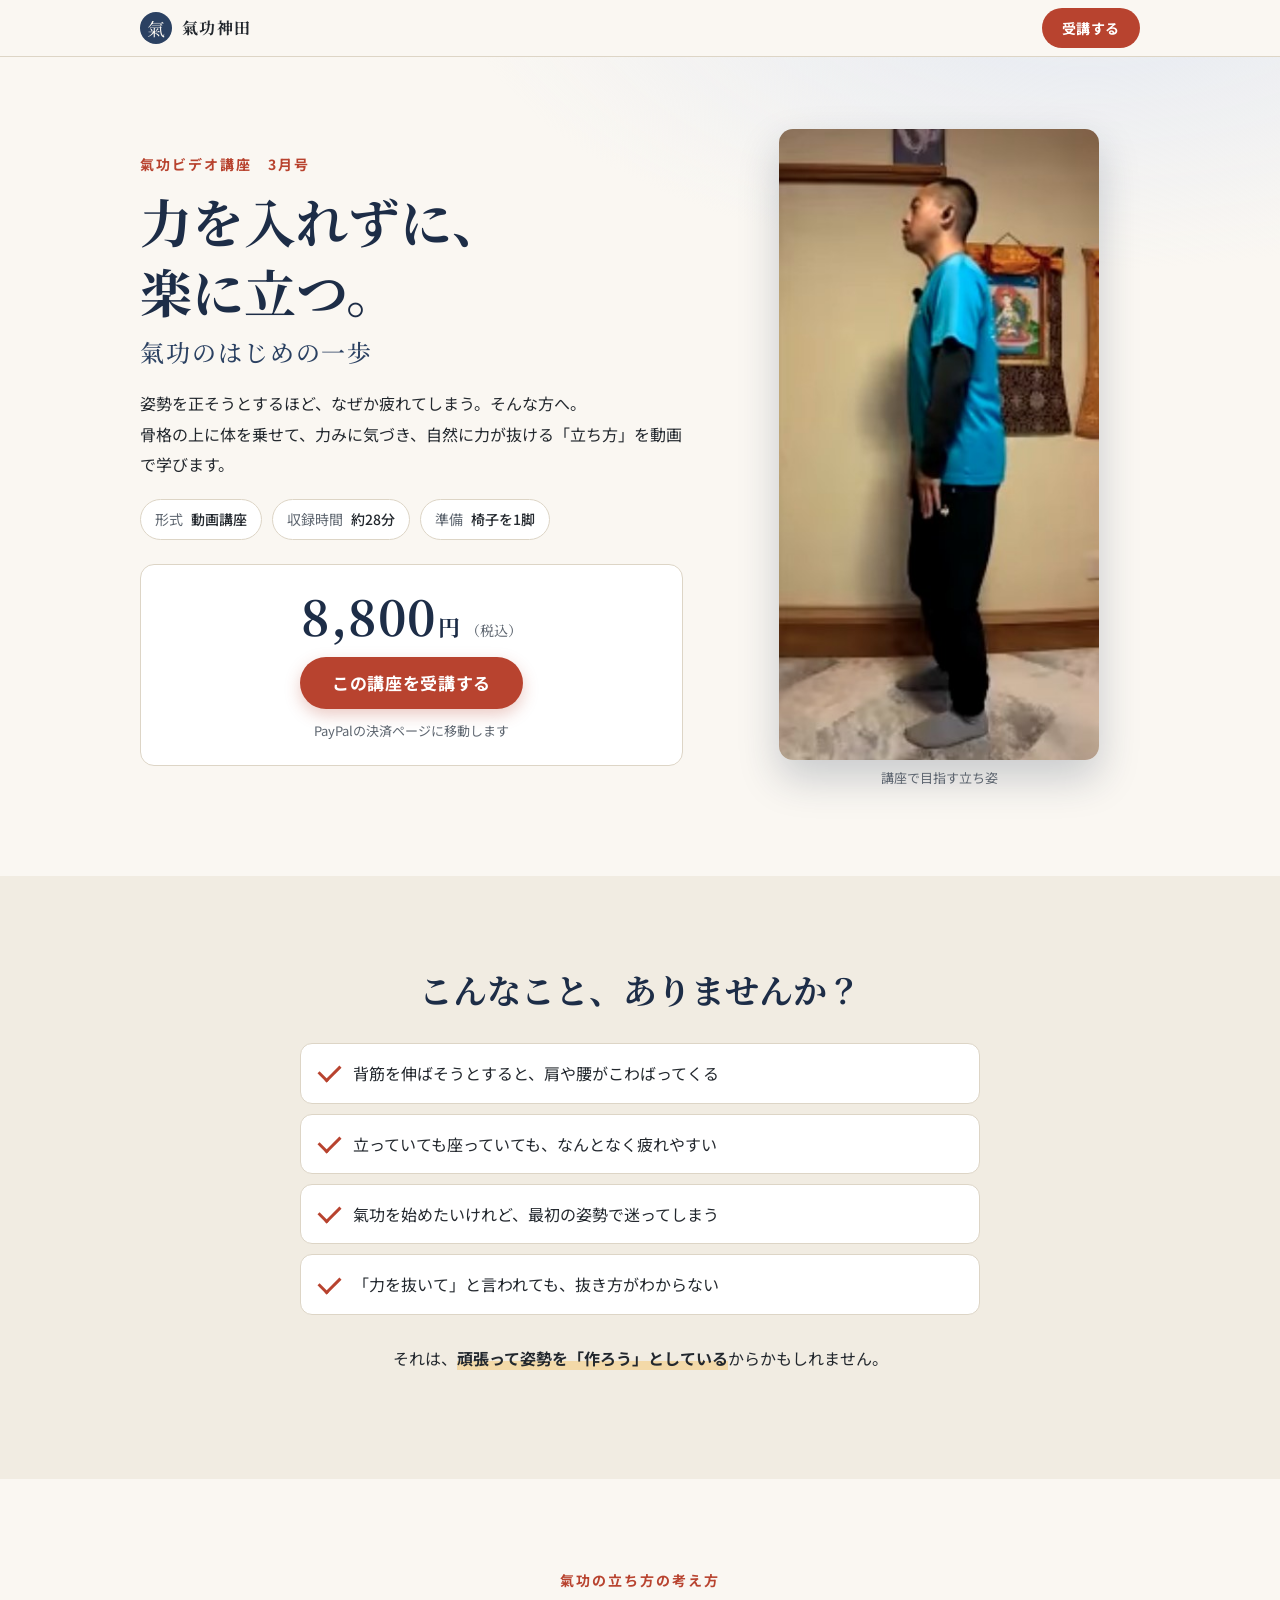
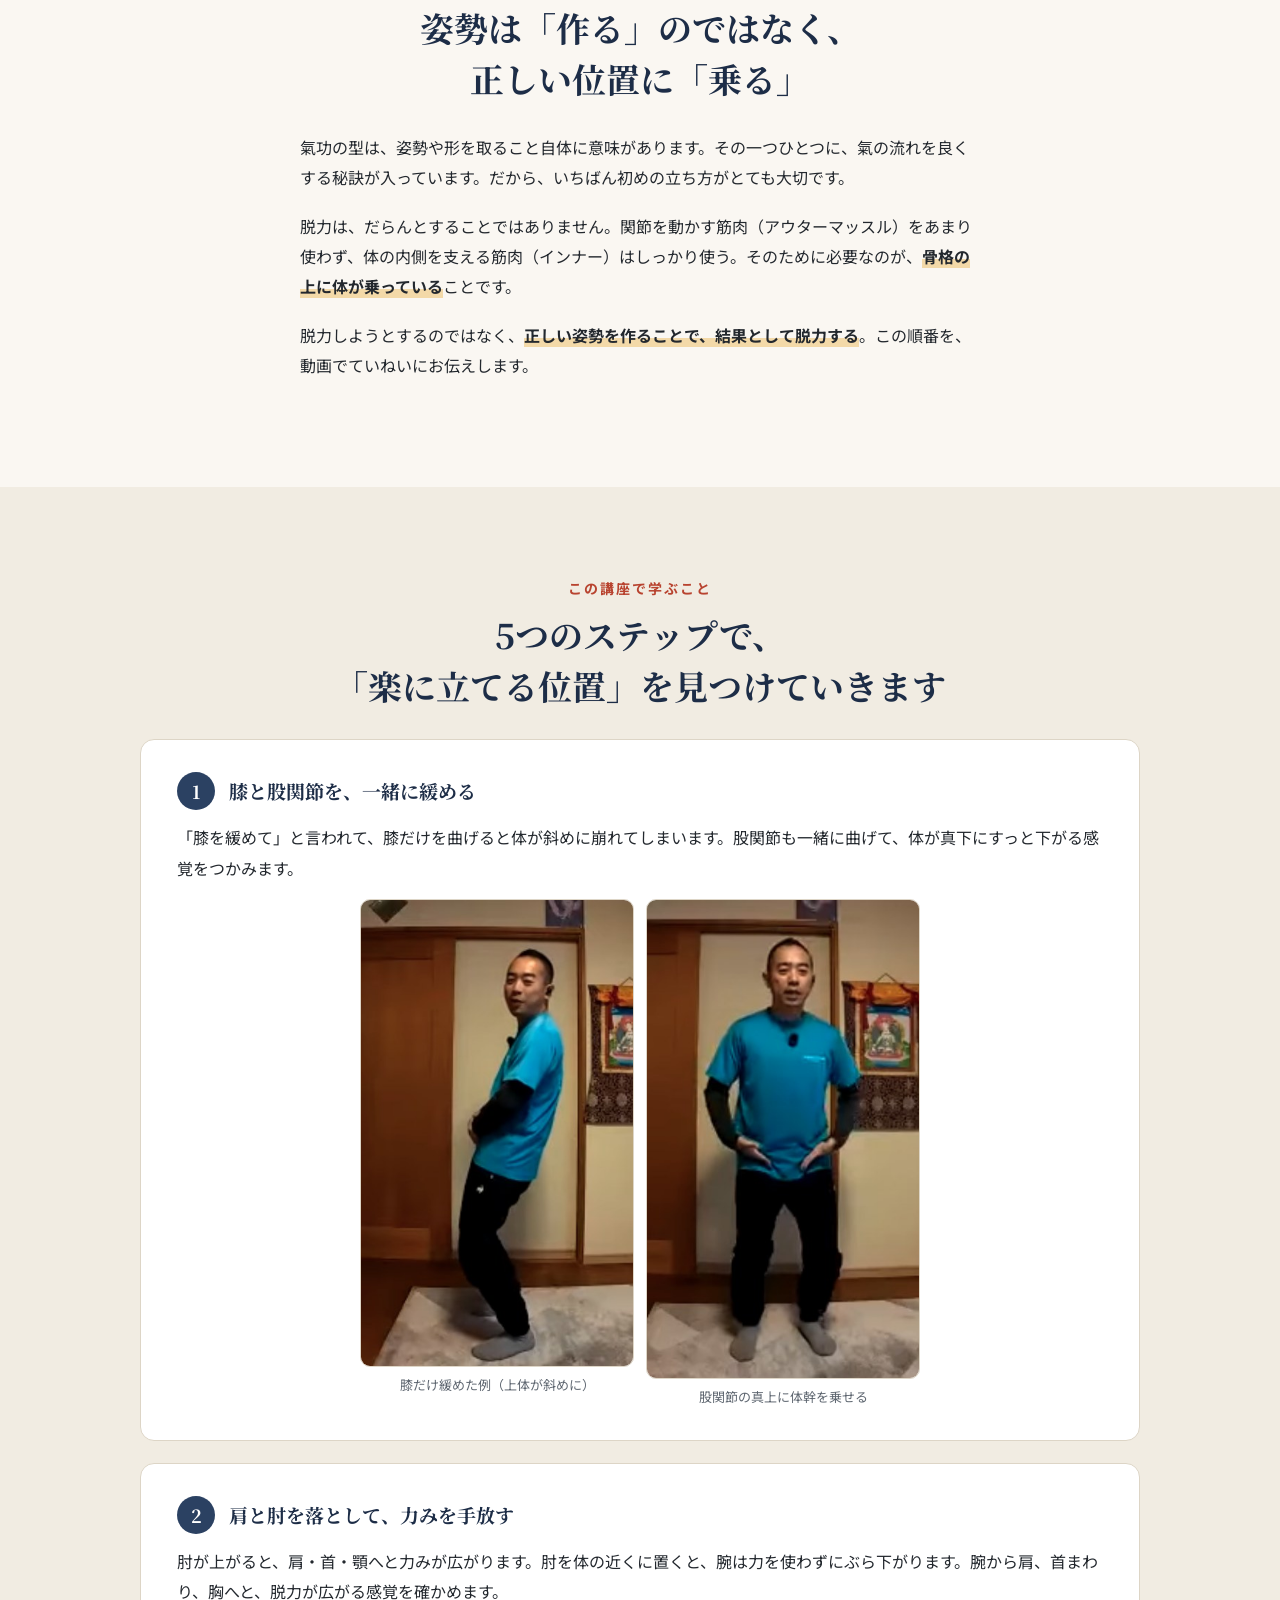
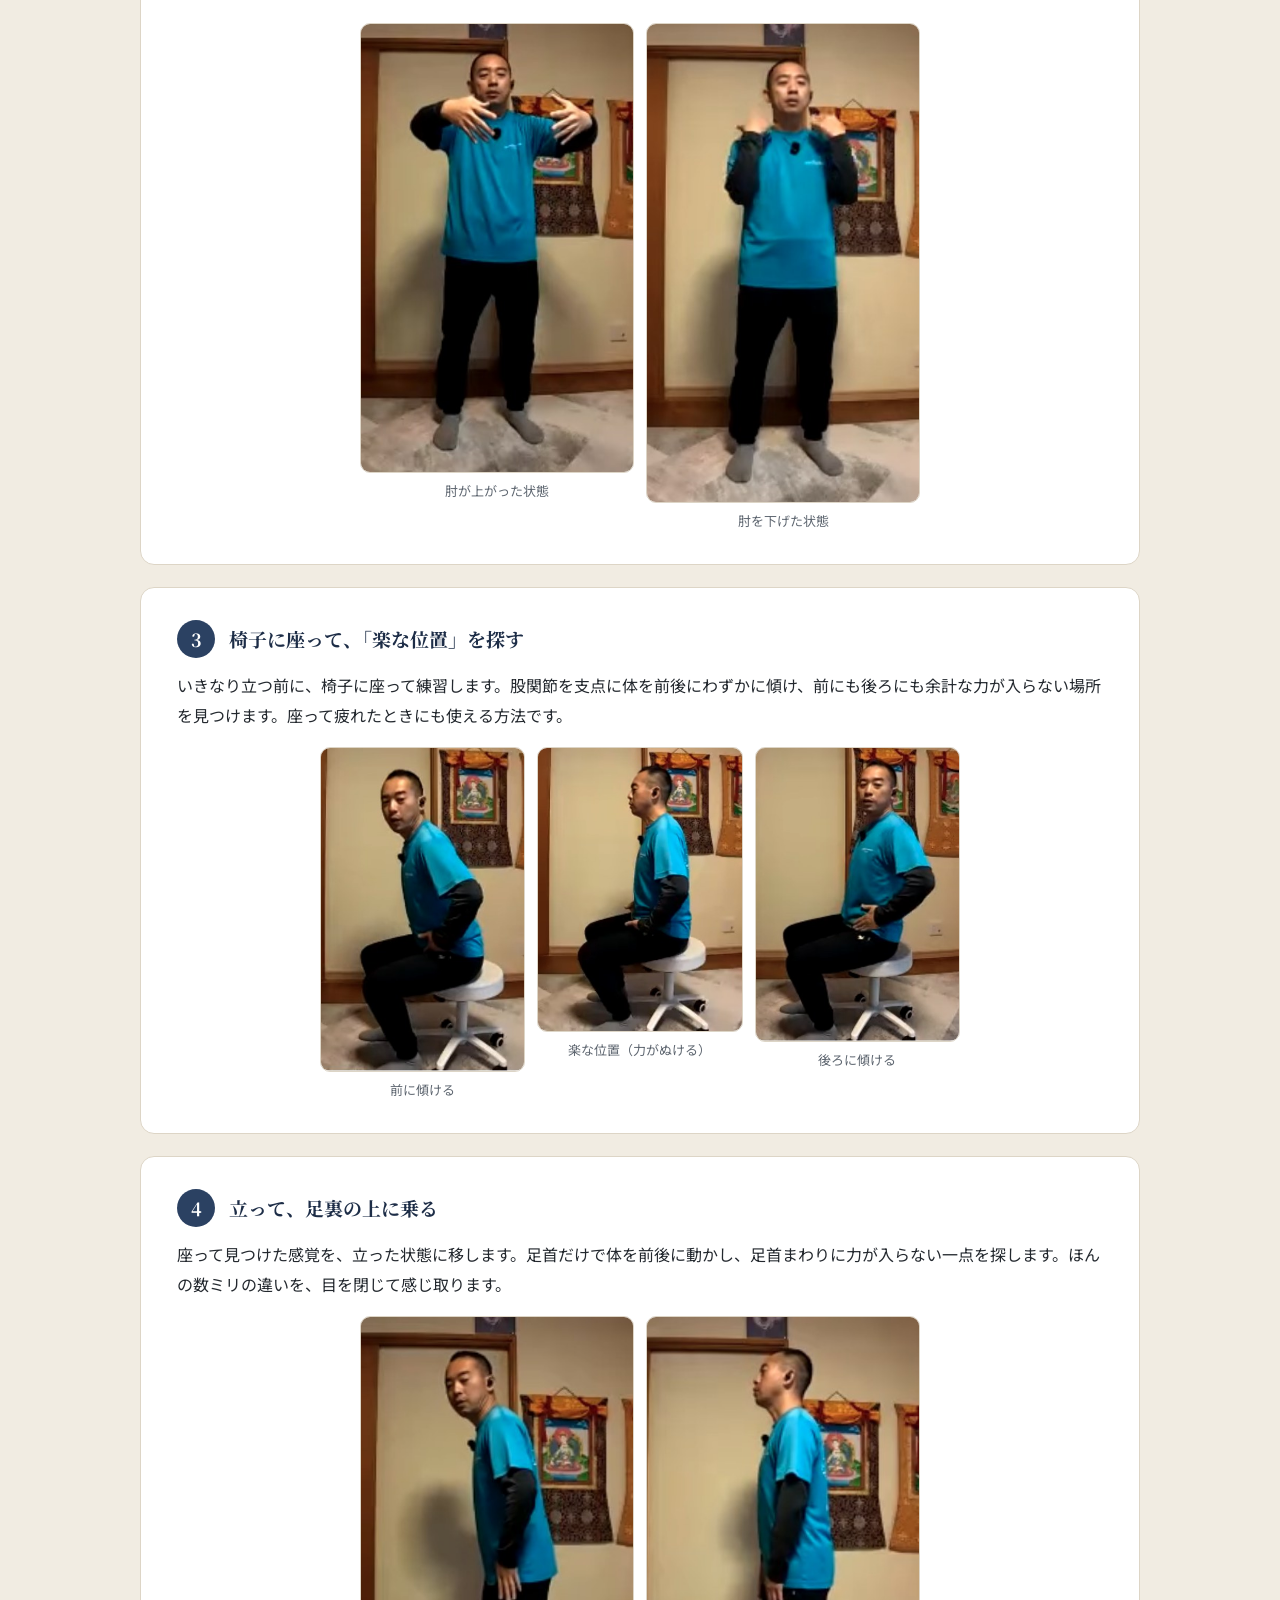
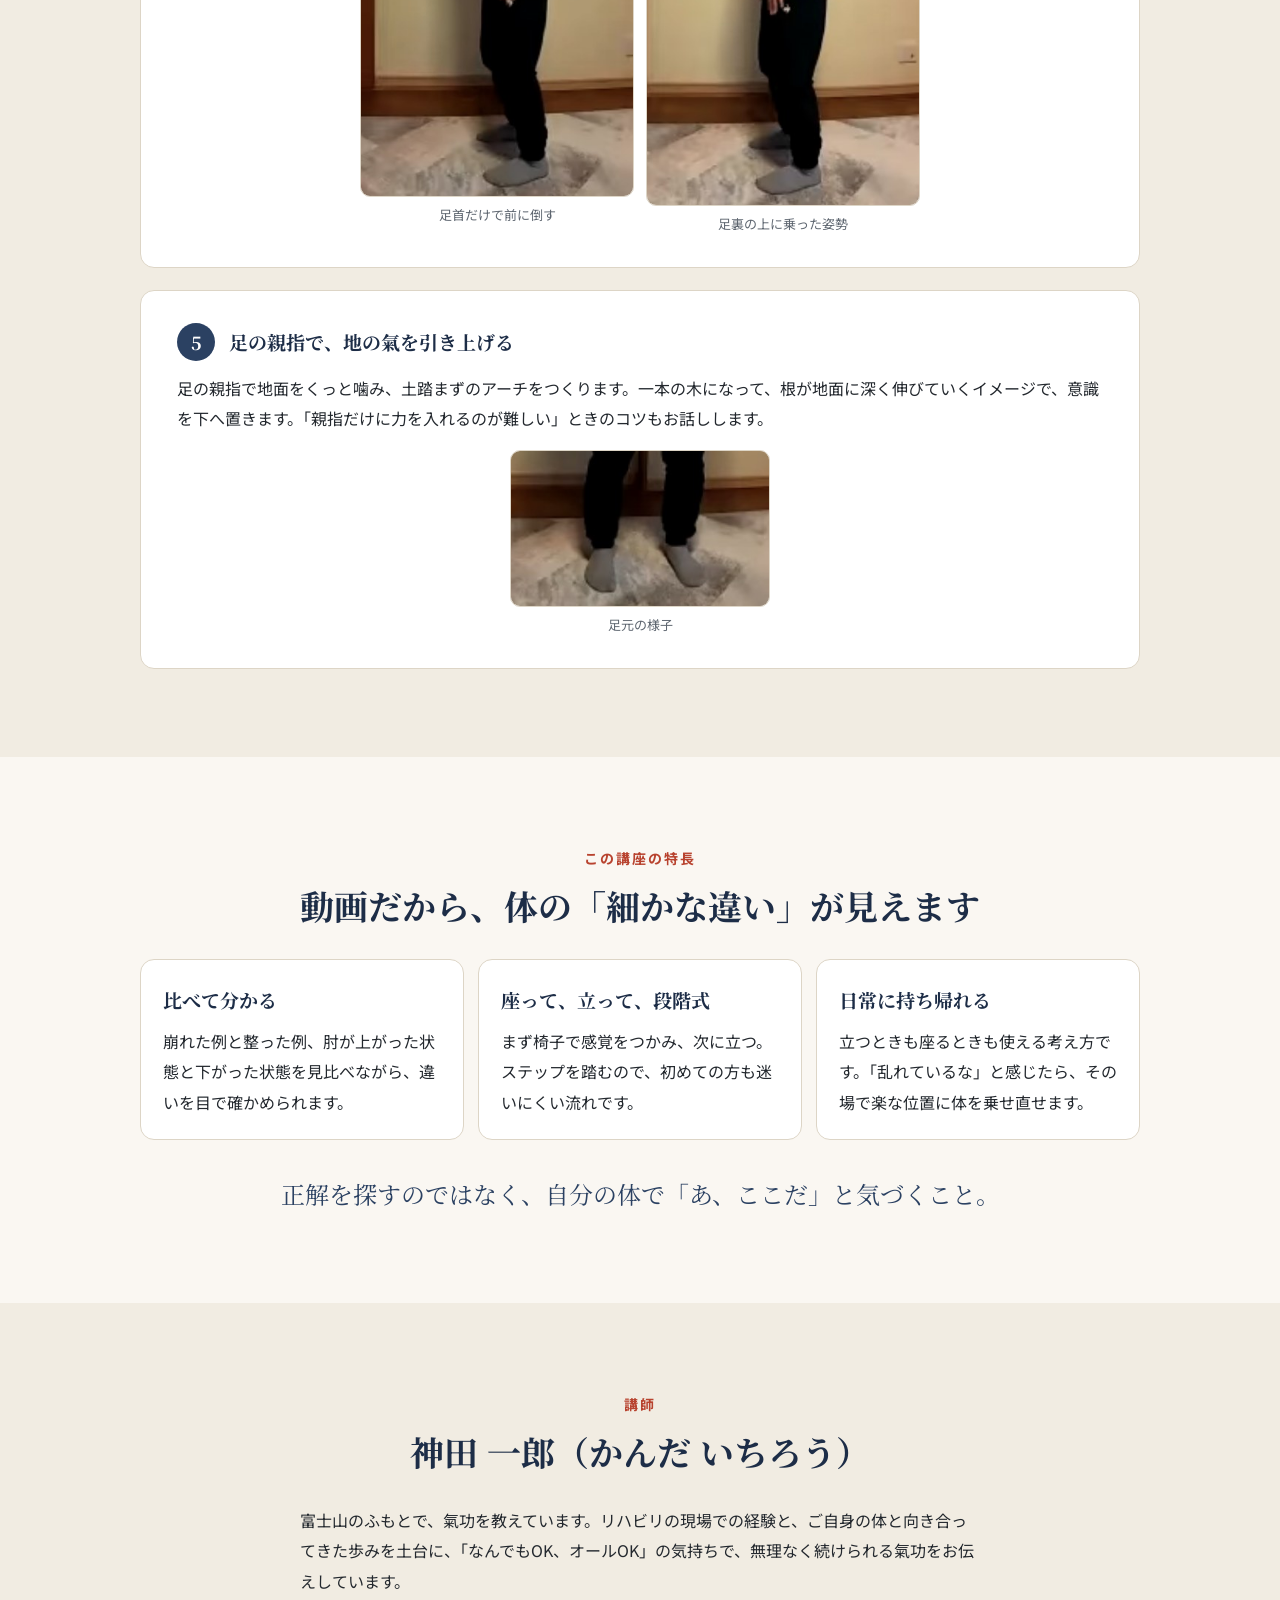
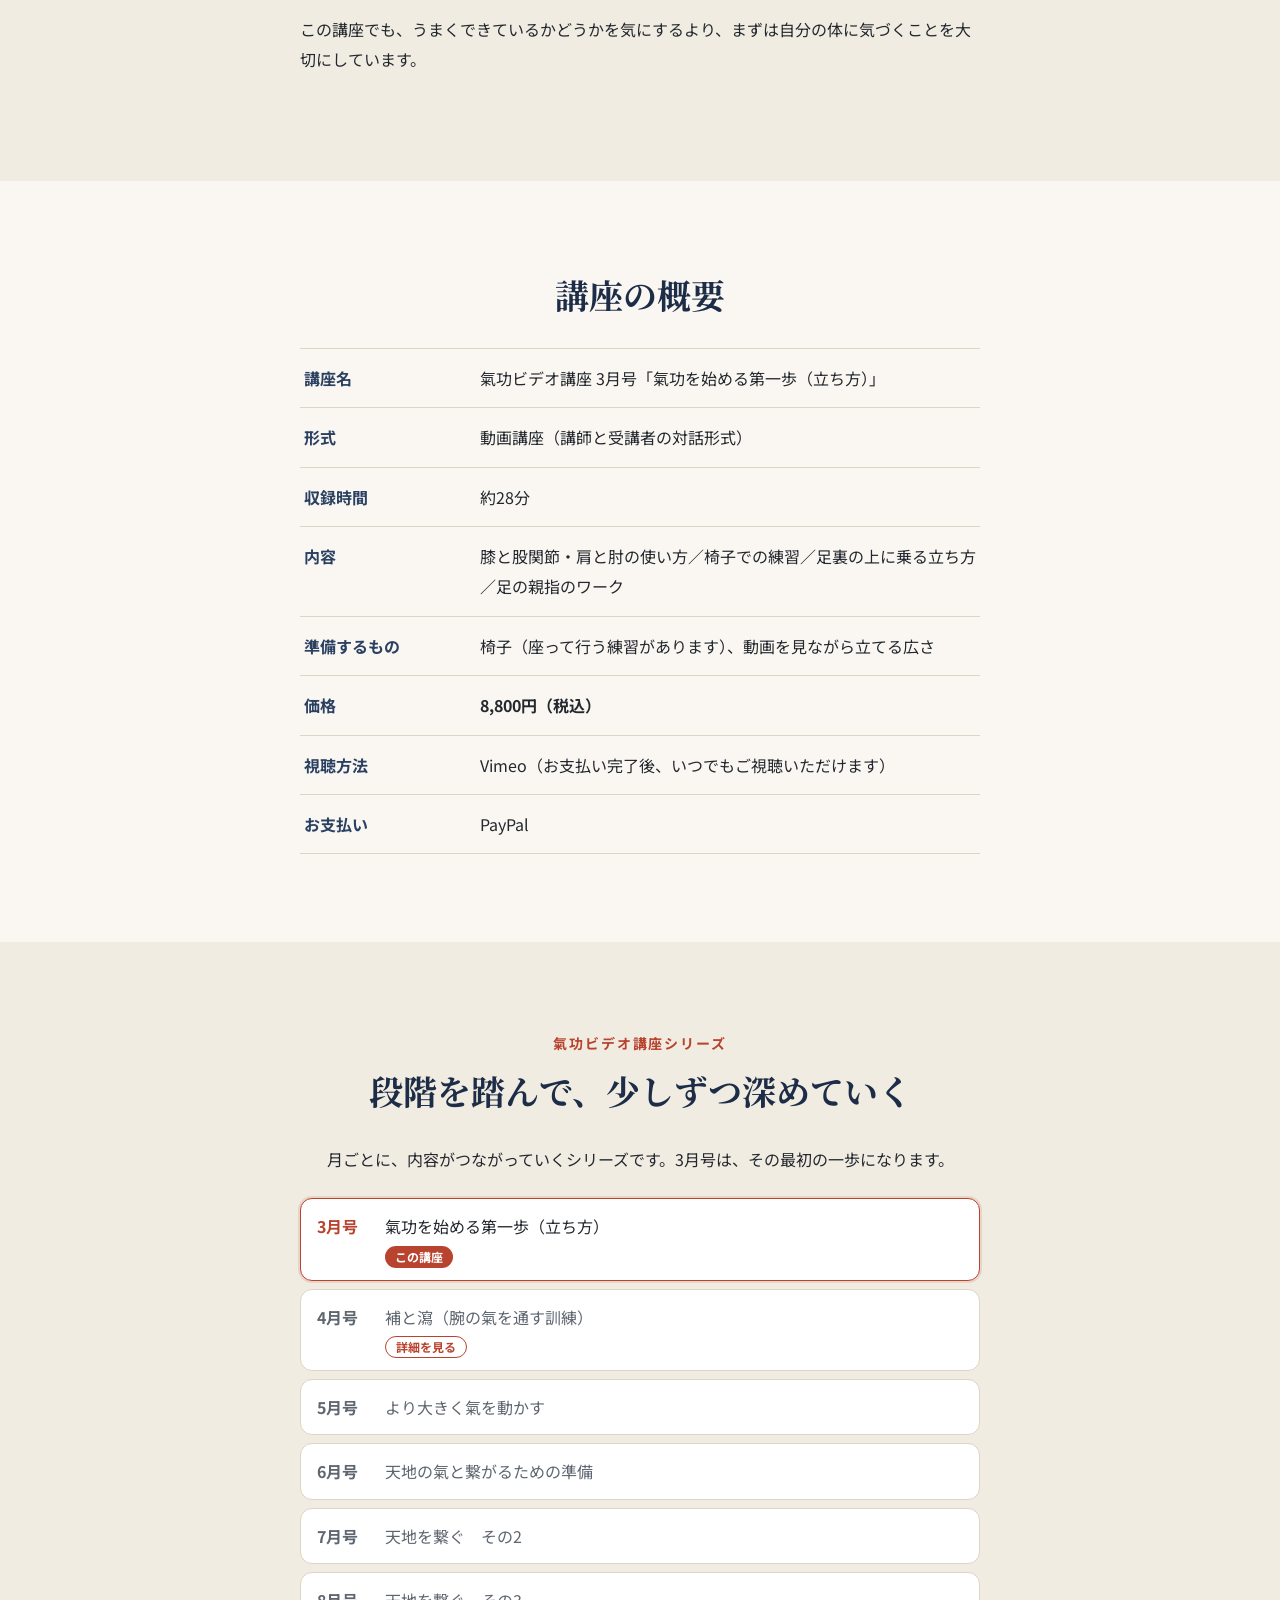
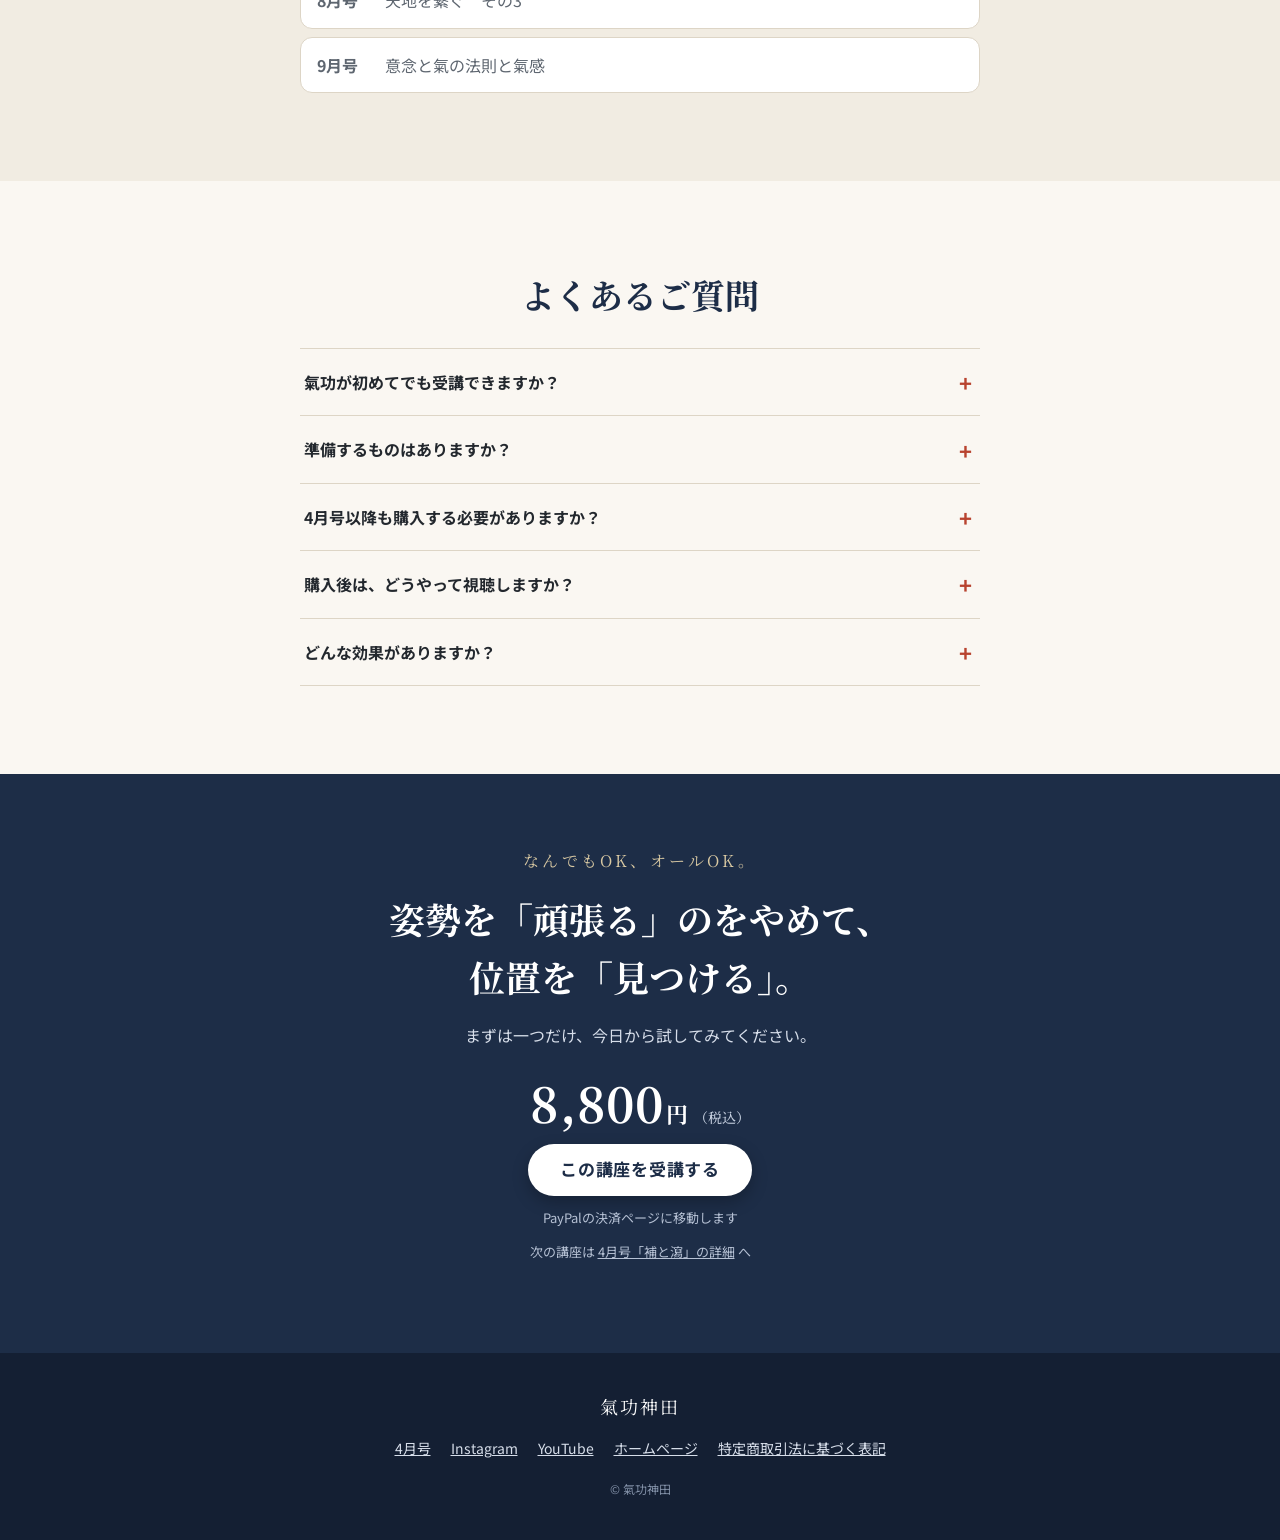
==== commit 1baff58a: "Add files via upload" ====
--- a/index.html
+++ b/index.html
@@ -3,7 +3,6 @@
 <head>
 <meta charset="utf-8">
 <meta name="viewport" content="width=device-width, initial-scale=1">
-<meta name="robots" content="noindex"><!-- テスト公開用。本公開するときはこの行を削除 -->
 <title>氣功ビデオ講座 3月号「立ち方」｜氣功神田</title>
 <meta name="description" content="姿勢を正そうとするほど疲れてしまう方へ。力を入れずに楽に立つ、氣功のはじめの一歩を動画で学ぶ講座です。約28分・8,800円（税込）。">
 <meta property="og:type" content="website">
@@ -198,8 +197,8 @@
       <h2 class="h2">段階を踏んで、少しずつ深めていく</h2>
       <p class="body center">月ごとに、内容がつながっていくシリーズです。3月号は、その最初の一歩になります。</p>
       <ul class="series">
-        <li class="is-current"><span class="s-m">3月号</span><span class="s-t">氣功を始める第一歩（立ち方）</span><span class="s-tag">この講座</span></li>
-        <li><span class="s-m">4月号</span><span class="s-t">補と瀉（腕の氣を通す訓練）</span></li>
+        <li class="has-link is-current"><a href="./"><span class="s-m">3月号</span><span class="s-t">氣功を始める第一歩（立ち方）</span><span class="s-tag">この講座</span></a></li>
+        <li class="has-link"><a href="04/"><span class="s-m">4月号</span><span class="s-t">補と瀉（腕の氣を通す訓練）</span><span class="s-tag s-tag-sub">詳細を見る</span></a></li>
         <li><span class="s-m">5月号</span><span class="s-t">より大きく氣を動かす</span></li>
         <li><span class="s-m">6月号</span><span class="s-t">天地の氣と繋がるための準備</span></li>
         <li><span class="s-m">7月号</span><span class="s-t">天地を繋ぐ　その2</span></li>
@@ -223,7 +222,7 @@
       </details>
       <details>
         <summary>4月号以降も購入する必要がありますか？</summary>
-        <p>各月号は単品でご購入いただけます。内容は段階的につながっているため、初めての方は3月号からの受講がおすすめです。</p>
+        <p>各月号は単品でご購入いただけます。内容は段階的につながっているため、初めての方は3月号からの受講がおすすめです。続きの<a href="04/">4月号「補と瀉」</a>もご覧いただけます。</p>
       </details>
       <details>
         <summary>購入後は、どうやって視聴しますか？</summary>
@@ -245,6 +244,7 @@
       <p class="price price-light"><span class="price-num">8,800</span><span class="price-unit">円</span><span class="price-tax">（税込）</span></p>
       <a class="btn btn-light" href="https://www.paypal.com/ncp/payment/3G4N5GA3SAFKY" target="_blank" rel="noopener">この講座を受講する</a>
       <p class="note-small">PayPalの決済ページに移動します</p>
+      <p class="note-small prev-link">次の講座は <a href="04/">4月号「補と瀉」の詳細</a> へ</p>
     </div>
   </section>
 
@@ -254,6 +254,7 @@
   <div class="wrap">
     <p class="foot-brand">氣功神田</p>
     <ul class="foot-links">
+      <li><a href="04/">4月号</a></li>
       <li><a href="https://www.instagram.com/qigongkanda_fujisan/" target="_blank" rel="noopener">Instagram</a></li>
       <li><a href="https://www.youtube.com/@%E6%B0%A3%E5%8A%9F%E7%A5%9E%E7%94%B0" target="_blank" rel="noopener">YouTube</a></li>
       <li><a href="https://www.qigong-kanda.com/" target="_blank" rel="noopener">ホームページ</a></li>
--- a/style.css
+++ b/style.css
@@ -154,3 +154,10 @@
   html{scroll-behavior:auto}
   .btn,.sticky-cta{transition:none}
 }
+
+/* series links / prev-next */
+.series li.has-link{display:block;padding:0}
+.series li.has-link a{display:grid;grid-template-columns:56px 1fr;gap:4px 12px;align-items:center;padding:12px 16px;color:inherit;text-decoration:none;border-radius:12px}
+.series li.has-link a:hover .s-t{text-decoration:underline}
+.series .s-tag-sub{background:transparent;color:var(--accent);border:1px solid var(--accent);line-height:20px}
+.prev-link a,.final .prev-link a{color:inherit;text-decoration:underline}
